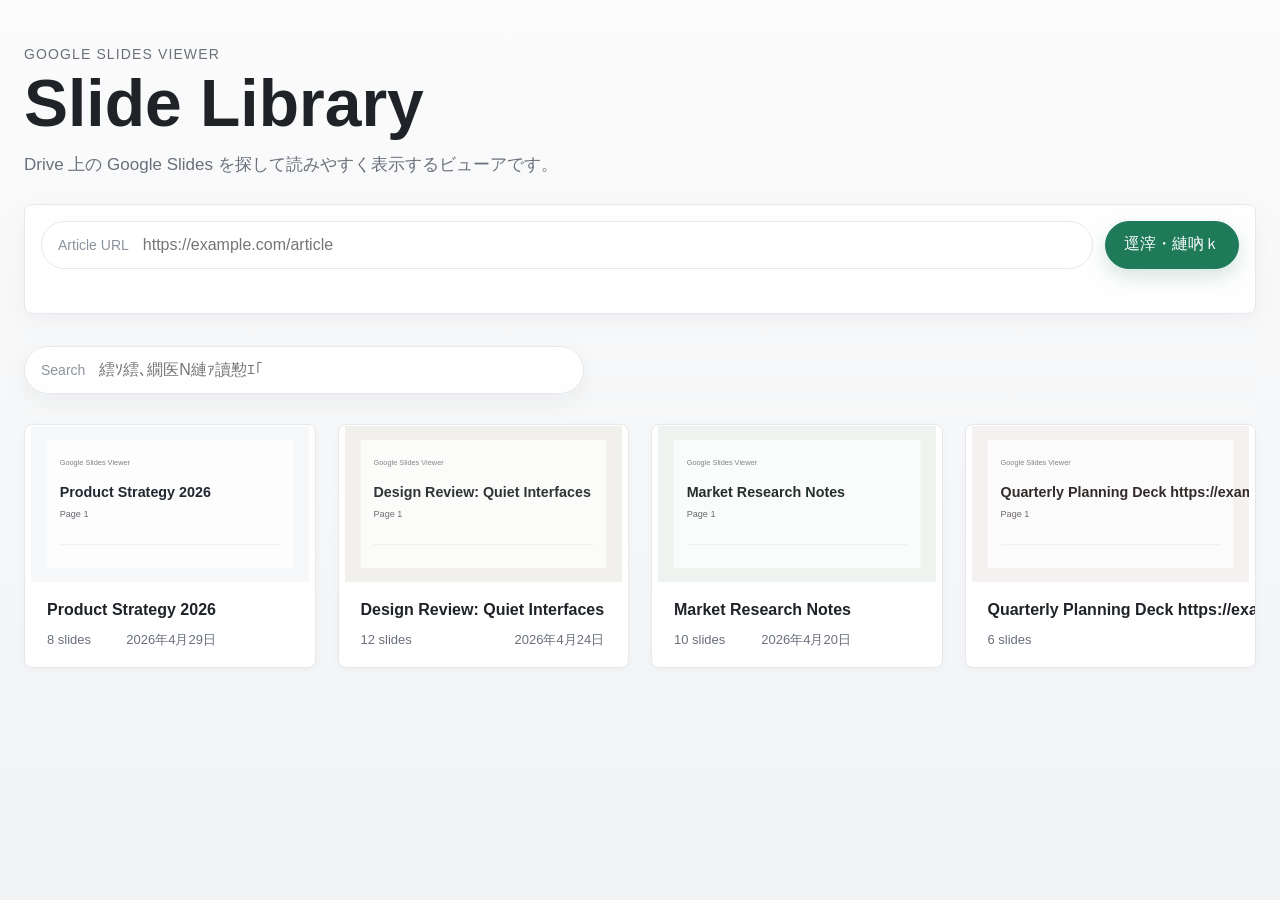
==== index.html @ f2247249 "Initial commit" ====
﻿<!DOCTYPE html>
<html lang="ja">
<head>
  <meta charset="UTF-8">
  <meta name="viewport" content="width=device-width, initial-scale=1, viewport-fit=cover">
  <meta name="theme-color" content="#111111">
  <meta name="apple-mobile-web-app-capable" content="yes">
  <meta name="apple-mobile-web-app-status-bar-style" content="black-translucent">
  <title>Slide Library - Google Slides Viewer</title>
  <style>
:root {
  --bg: #f6f7f8;
  --surface: #ffffff;
  --surface-soft: #fafafa;
  --ink: #1f2328;
  --muted: #69707a;
  --muted-light: #8b949e;
  --line: #e6e8eb;
  --line-strong: #d7dbe0;
  --accent: #1f7a5a;
  --accent-ink: #ffffff;
  --danger: #b3261e;
  --shadow-card: 0 14px 34px rgba(31, 35, 40, 0.08);
  --shadow-slide: 0 22px 60px rgba(31, 35, 40, 0.16);
  --radius-lg: 8px;
  --radius-md: 8px;
  --radius-sm: 8px;
  --max-width: 1240px;
  --font: -apple-system, BlinkMacSystemFont, "Segoe UI", sans-serif;
}

* {
  box-sizing: border-box;
}

html {
  min-height: 100%;
  background: var(--bg);
}

body {
  min-height: 100%;
  margin: 0;
  color: var(--ink);
  font-family: var(--font);
  background: linear-gradient(180deg, #fbfbfc 0%, var(--bg) 50%, #f2f3f5 100%);
}

button,
input {
  font: inherit;
}

button {
  cursor: pointer;
}

button:disabled {
  cursor: not-allowed;
}

img {
  display: block;
  max-width: 100%;
}

.app {
  min-height: 100vh;
  padding: 46px 24px 34px;
}

.shell {
  width: min(100%, var(--max-width));
  margin: 0 auto;
}

.topbar {
  display: flex;
  align-items: flex-end;
  justify-content: space-between;
  gap: 24px;
  margin-bottom: 24px;
}

.eyebrow {
  margin: 0 0 10px;
  color: var(--muted);
  font-size: 14px;
  letter-spacing: 0.08em;
  text-transform: uppercase;
}

h1 {
  margin: 0;
  font-size: clamp(36px, 6vw, 66px);
  line-height: 0.95;
  letter-spacing: 0;
}

.subtitle {
  max-width: 560px;
  margin: 16px 0 0;
  color: var(--muted);
  font-size: 17px;
  line-height: 1.7;
}

.generation-panel {
  display: grid;
  grid-template-columns: minmax(0, 1fr) auto;
  gap: 12px;
  align-items: start;
  margin-bottom: 18px;
  padding: 16px;
  border: 1px solid var(--line);
  border-radius: var(--radius-lg);
  background: rgba(255, 255, 255, 0.86);
  box-shadow: 0 8px 24px rgba(31, 35, 40, 0.04);
}

.generation-box,
.search-box {
  display: flex;
  align-items: center;
  gap: 12px;
  min-width: 0;
  padding: 13px 16px;
  border: 1px solid var(--line);
  border-radius: 999px;
  background: rgba(255, 255, 255, 0.92);
}

.generation-box span,
.search-box span {
  flex: 0 0 auto;
  color: var(--muted-light);
  font-size: 14px;
}

.generation-box input,
.search-box input {
  width: 100%;
  min-width: 0;
  border: 0;
  outline: none;
  color: var(--ink);
  background: transparent;
  font-size: 16px;
}

.primary-button {
  min-height: 48px;
  padding: 0 18px;
  border: 1px solid var(--accent);
  border-radius: 999px;
  background: var(--accent);
  color: var(--accent-ink);
  box-shadow: 0 8px 18px rgba(31, 122, 90, 0.18);
}

.primary-button:disabled {
  opacity: 0.58;
}

.form-message {
  grid-column: 1 / -1;
  min-height: 18px;
  margin: -2px 4px 0;
  color: var(--muted);
  font-size: 13px;
}

.form-message.is-error {
  color: var(--danger);
}

.search-panel {
  position: sticky;
  top: 0;
  z-index: 5;
  padding: 14px 0 22px;
  margin-bottom: 8px;
  background: linear-gradient(180deg, rgba(246, 247, 248, 0.96), rgba(246, 247, 248, 0.78));
  backdrop-filter: blur(14px);
}

.search-box {
  width: min(100%, 560px);
  box-shadow: 0 8px 24px rgba(31, 35, 40, 0.05);
}

.status {
  display: none;
  align-items: center;
  justify-content: center;
  min-height: 260px;
  padding: 42px;
  border: 1px solid var(--line);
  border-radius: var(--radius-lg);
  background: rgba(255, 255, 255, 0.76);
  color: var(--muted);
  text-align: center;
}

.status.is-visible {
  display: flex;
}

.status strong {
  display: block;
  margin-bottom: 8px;
  color: var(--ink);
  font-size: 19px;
}

.loader {
  width: 22px;
  height: 22px;
  margin: 0 auto 16px;
  border: 2px solid var(--line);
  border-top-color: var(--ink);
  border-radius: 999px;
  animation: spin 0.8s linear infinite;
}

@keyframes spin {
  to {
    transform: rotate(360deg);
  }
}

.gallery {
  display: grid;
  grid-template-columns: repeat(4, minmax(0, 1fr));
  gap: 22px;
}

.slide-card,
.pending-card {
  display: flex;
  flex-direction: column;
  overflow: hidden;
  min-width: 0;
  border: 1px solid var(--line);
  border-radius: var(--radius-lg);
  background: var(--surface);
  box-shadow: 0 2px 10px rgba(31, 35, 40, 0.03);
  transition: transform 180ms ease, box-shadow 180ms ease, border-color 180ms ease;
}

.slide-card:hover,
.slide-card:focus-visible {
  transform: translateY(-5px);
  border-color: var(--line-strong);
  box-shadow: var(--shadow-card);
  outline: none;
}

.pending-card {
  border-style: dashed;
}

.card-thumb {
  position: relative;
  aspect-ratio: 16 / 9;
  overflow: hidden;
  background: #eef0f2;
}

.pending-thumb {
  display: flex;
  align-items: center;
  justify-content: center;
  width: 100%;
  height: 100%;
  background: linear-gradient(135deg, #eef4f1, #f6f0e8);
  color: var(--accent);
}

.card-thumb img {
  width: 100%;
  height: 100%;
  object-fit: cover;
}

.image-fallback {
  display: flex;
  align-items: center;
  justify-content: center;
  width: 100%;
  height: 100%;
  min-height: 120px;
  padding: 20px;
  color: var(--muted-light);
  background: linear-gradient(135deg, rgba(255, 255, 255, 0.7), transparent), #eceff2;
  font-size: 13px;
  text-align: center;
}

.card-body {
  padding: 16px 16px 17px;
}

.card-title {
  margin: 0 0 10px;
  overflow: hidden;
  color: var(--ink);
  font-size: 16px;
  line-height: 1.45;
  letter-spacing: 0;
  text-overflow: ellipsis;
  white-space: nowrap;
}

.meta {
  display: flex;
  align-items: center;
  justify-content: space-between;
  gap: 12px;
  color: var(--muted);
  font-size: 13px;
}

.viewer,
.gallery-view {
  display: none;
}

.viewer.is-visible,
.gallery-view.is-visible {
  display: block;
}

body.viewer-fullscreen {
  overflow: hidden;
}

body.viewer-fullscreen .app {
  padding: 0;
}

body.viewer-fullscreen .viewer.is-visible {
  position: fixed;
  inset: 0;
  z-index: 50;
  overflow-y: auto;
  padding: 14px;
  background: var(--bg);
}

body.viewer-fullscreen .viewer .shell {
  width: 100%;
  max-width: none;
}

body.viewer-fullscreen .viewer-head {
  grid-template-columns: auto minmax(0, 1fr) auto;
  margin-bottom: 12px;
}

body.viewer-fullscreen .viewer-title h2 {
  font-size: 18px;
}

body.viewer-fullscreen .viewer-title p {
  margin-top: 3px;
}

body.viewer-fullscreen .viewer-grid {
  grid-template-columns: minmax(0, 1fr) minmax(280px, 380px);
  gap: 16px;
  align-items: stretch;
}

body.viewer-fullscreen .stage-wrap {
  display: flex;
  min-height: 0;
  flex-direction: column;
}

body.viewer-fullscreen .stage {
  flex: 1 1 auto;
  min-height: 0;
}

body.viewer-fullscreen .slide-frame {
  box-shadow: none;
}

body.viewer-fullscreen .slide-frame img,
body.viewer-fullscreen .viewer-message {
  max-height: calc(100vh - 148px);
}

body.viewer-fullscreen .page-strip {
  flex: 0 0 auto;
  padding-top: 10px;
}

body.viewer-fullscreen .thumb-button {
  flex-basis: 78px;
}

body.viewer-fullscreen .viewer-side {
  min-height: 0;
  max-height: calc(100vh - 92px);
  overflow-y: auto;
}

body.viewer-fullscreen .note-content {
  font-size: 15px;
  line-height: 1.8;
}

.viewer-head {
  display: grid;
  grid-template-columns: auto minmax(0, 1fr) auto;
  align-items: center;
  gap: 16px;
  margin-bottom: 22px;
}

.ghost-button,
.nav-button {
  border: 1px solid var(--line);
  border-radius: 999px;
  background: rgba(255, 255, 255, 0.82);
  color: var(--ink);
  box-shadow: 0 6px 18px rgba(31, 35, 40, 0.04);
  transition: transform 160ms ease, border-color 160ms ease, background 160ms ease;
}

.ghost-button {
  padding: 10px 15px;
}

.ghost-button:hover,
.nav-button:hover {
  transform: translateY(-1px);
  border-color: var(--line-strong);
  background: #fff;
}

.viewer-title {
  min-width: 0;
  text-align: center;
}

.viewer-title h2 {
  margin: 0;
  overflow: hidden;
  font-size: clamp(18px, 3vw, 28px);
  line-height: 1.25;
  letter-spacing: 0;
  text-overflow: ellipsis;
  white-space: nowrap;
}

.viewer-title p {
  margin: 6px 0 0;
  color: var(--muted);
  font-size: 13px;
}

.source-link {
  min-height: 18px;
}

.source-link:empty {
  display: none;
}

.source-link a {
  color: var(--accent);
  text-decoration: none;
}

.source-link a:hover {
  text-decoration: underline;
}

.viewer-grid {
  display: grid;
  grid-template-columns: minmax(0, 1fr) minmax(220px, 300px);
  gap: 26px;
  align-items: start;
}

.stage-wrap {
  min-width: 0;
}

.stage {
  display: grid;
  grid-template-columns: auto minmax(0, 1fr) auto;
  align-items: center;
  gap: 18px;
}

.nav-button {
  width: 44px;
  height: 44px;
  color: var(--muted);
  font-size: 26px;
  line-height: 1;
}

.nav-button:disabled {
  opacity: 0.4;
  transform: none;
}

.slide-frame {
  overflow: hidden;
  border: 1px solid var(--line-strong);
  border-radius: var(--radius-md);
  background: #fff;
  box-shadow: var(--shadow-slide);
  touch-action: pan-y;
}

.slide-frame img {
  width: 100%;
  aspect-ratio: 16 / 9;
  object-fit: contain;
  background: #fff;
}

.viewer-message {
  display: flex;
  align-items: center;
  justify-content: center;
  aspect-ratio: 16 / 9;
  min-height: 220px;
  padding: 28px;
  color: var(--muted);
  text-align: center;
}

.viewer-message strong {
  display: block;
  margin-bottom: 8px;
  color: var(--ink);
}

.viewer-message.is-error strong {
  color: var(--danger);
}

.page-strip {
  display: flex;
  gap: 10px;
  overflow-x: auto;
  padding: 18px 2px 4px;
  scrollbar-width: thin;
}

.thumb-button {
  flex: 0 0 104px;
  overflow: hidden;
  padding: 0;
  border: 2px solid transparent;
  border-radius: var(--radius-sm);
  background: #fff;
  opacity: 0.62;
  transition: opacity 160ms ease, transform 160ms ease, border-color 160ms ease;
}

.thumb-button:hover,
.thumb-button.is-active {
  opacity: 1;
  transform: translateY(-2px);
  border-color: var(--ink);
}

.thumb-button img,
.thumb-button .image-fallback {
  width: 100%;
  aspect-ratio: 16 / 9;
  min-height: auto;
  object-fit: cover;
}

.viewer-side {
  min-height: 320px;
  padding: 20px;
  border: 1px solid var(--line-strong);
  border-radius: var(--radius-lg);
  background: rgba(255, 255, 255, 0.68);
}

.viewer-side h3 {
  margin: 0 0 10px;
  color: var(--ink);
  font-size: 14px;
  letter-spacing: 0.02em;
}

.note-content {
  color: var(--muted);
  font-size: 14px;
  line-height: 1.75;
  white-space: pre-wrap;
}

.visually-hidden {
  position: absolute;
  overflow: hidden;
  width: 1px;
  height: 1px;
  clip: rect(0, 0, 0, 0);
  white-space: nowrap;
}

@media (max-width: 1100px) {
  .gallery {
    grid-template-columns: repeat(3, minmax(0, 1fr));
  }

  .viewer-grid {
    grid-template-columns: 1fr;
  }

  .viewer-side {
    min-height: auto;
  }
}

@media (max-width: 760px) {
  .app {
    padding: 28px 16px;
  }

  .topbar,
  .viewer-head,
  .generation-panel {
    display: block;
  }

  .primary-button {
    width: 100%;
    margin-top: 10px;
  }

  .viewer-title {
    margin: 18px 0 14px;
    text-align: left;
  }

  .viewer-title h2 {
    white-space: normal;
  }

  .gallery {
    grid-template-columns: 1fr;
  }

  .search-panel {
    position: static;
    padding-top: 6px;
  }

  .stage {
    grid-template-columns: 1fr;
  }

  .nav-button {
    display: none;
  }

  .thumb-button {
    flex-basis: 86px;
  }
}

@media (max-width: 932px) {
  .gallery {
    grid-template-columns: 1fr;
  }
}

@media (hover: none) and (pointer: coarse) and (max-width: 1180px) {
  .gallery {
    grid-template-columns: 1fr;
  }

  body:has(.viewer.is-visible) {
    overflow: hidden;
  }

  .viewer.is-visible {
    position: fixed;
    inset: 0;
    z-index: 50;
    overflow: hidden;
    padding: 8px;
    background: var(--bg);
  }

  .viewer.is-visible .shell {
    width: 100%;
    height: 100%;
    min-height: 0;
    display: flex;
    flex-direction: column;
  }

  body.viewer-fullscreen .viewer-head,
  .viewer.is-visible .viewer-head {
    position: fixed;
    left: 8px;
    right: 8px;
    bottom: 8px;
    z-index: 3;
    display: flex;
    justify-content: space-between;
    gap: 8px;
    margin: 0;
    pointer-events: none;
  }

  body.viewer-fullscreen .viewer-title,
  .viewer.is-visible .viewer-title {
    display: none;
  }

  .viewer.is-visible .ghost-button {
    padding: 8px 10px;
    border-color: rgba(215, 219, 224, 0.75);
    background: rgba(255, 255, 255, 0.74);
    font-size: 12px;
    box-shadow: 0 4px 14px rgba(31, 35, 40, 0.1);
    pointer-events: auto;
  }

  body.viewer-fullscreen .viewer-grid,
  .viewer.is-visible .viewer-grid {
    grid-template-columns: 1fr;
    grid-template-rows: minmax(0, 58%) minmax(0, 42%);
    flex: 1 1 auto;
    min-height: 0;
    gap: 8px;
  }

  .viewer.is-visible .stage-wrap {
    min-height: 0;
    display: flex;
    flex-direction: column;
  }

  body.viewer-fullscreen .stage,
  .viewer.is-visible .stage {
    grid-template-columns: 1fr;
    min-height: 0;
    flex: 1 1 auto;
  }

  body.viewer-fullscreen .nav-button,
  .viewer.is-visible .nav-button {
    display: none;
  }

  body.viewer-fullscreen .slide-frame,
  .viewer.is-visible .slide-frame {
    height: 100%;
    border-radius: 0;
    box-shadow: none;
  }

  body.viewer-fullscreen .slide-frame img,
  body.viewer-fullscreen .viewer-message,
  .viewer.is-visible .slide-frame img,
  .viewer.is-visible .viewer-message {
    width: 100%;
    height: 100%;
    max-height: none;
    object-fit: contain;
  }

  .viewer.is-visible .page-strip {
    display: none;
  }

  body.viewer-fullscreen .viewer-side,
  .viewer.is-visible .viewer-side {
    min-height: 0;
    max-height: none;
    overflow-y: auto;
    padding: 12px 12px 42px;
  }

  .viewer.is-visible .viewer-side h3 {
    margin-bottom: 6px;
  }

  body.viewer-fullscreen .note-content,
  .viewer.is-visible .note-content {
    font-size: 13px;
    line-height: 1.65;
  }
}

@media (hover: none) and (pointer: coarse) and (max-width: 1180px) and (orientation: landscape) {
  body.viewer-fullscreen .viewer-grid,
  .viewer.is-visible .viewer-grid {
    grid-template-columns: minmax(0, 62%) minmax(0, 38%);
    grid-template-rows: 1fr;
  }

  body.viewer-fullscreen .viewer-side,
  .viewer.is-visible .viewer-side {
    padding-bottom: 42px;
  }
}

.viewer-toast {
  position: fixed;
  left: 50%;
  bottom: calc(74px + env(safe-area-inset-bottom, 0px));
  z-index: 80;
  max-width: min(92vw, 520px);
  padding: 10px 14px;
  border: 1px solid rgba(255, 255, 255, 0.16);
  border-radius: 999px;
  background: rgba(17, 17, 17, 0.84);
  color: #fff;
  font-size: 13px;
  line-height: 1.45;
  text-align: center;
  transform: translateX(-50%);
  box-shadow: 0 16px 40px rgba(0, 0, 0, 0.24);
  backdrop-filter: blur(12px);
}

.viewer-toast[hidden] {
  display: none;
}

body.viewer-immersive {
  overflow: hidden;
  background: #111;
}

body.viewer-immersive .app {
  min-height: var(--viewer-height, 100dvh);
  padding: 0;
}

body.viewer-immersive .gallery-view {
  display: none;
}

body.viewer-immersive .viewer.is-visible {
  position: fixed;
  inset: 0;
  z-index: 60;
  display: block;
  overflow: hidden;
  width: 100vw;
  height: var(--viewer-height, 100dvh);
  padding: calc(8px + env(safe-area-inset-top, 0px)) calc(8px + env(safe-area-inset-right, 0px)) calc(8px + env(safe-area-inset-bottom, 0px)) calc(8px + env(safe-area-inset-left, 0px));
  background: #111;
  color: #fff;
}

body.viewer-immersive .viewer .shell {
  display: flex;
  width: 100%;
  max-width: none;
  height: 100%;
  min-height: 0;
  flex-direction: column;
}

body.viewer-immersive .viewer-grid {
  display: grid;
  flex: 1 1 auto;
  min-height: 0;
  grid-template-columns: 1fr;
  grid-template-rows: minmax(0, 56%) minmax(0, 44%);
  gap: 8px;
  align-items: stretch;
}

body.viewer-immersive .stage-wrap,
body.viewer-immersive .stage {
  min-width: 0;
  min-height: 0;
}

body.viewer-immersive .stage-wrap {
  display: flex;
  flex-direction: column;
}

body.viewer-immersive .stage {
  display: grid;
  flex: 1 1 auto;
  grid-template-columns: 1fr;
  gap: 0;
}

body.viewer-immersive .slide-frame {
  width: 100%;
  height: 100%;
  border: 0;
  border-radius: 4px;
  background: #000;
  box-shadow: none;
  touch-action: pan-y;
}

body.viewer-immersive .slide-frame img,
body.viewer-immersive .viewer-message,
body.viewer-immersive .image-fallback {
  width: 100%;
  height: 100%;
  max-height: none;
  min-height: 0;
  aspect-ratio: auto;
  object-fit: contain;
  background: #000;
}

body.viewer-immersive .viewer-message,
body.viewer-immersive .image-fallback {
  color: rgba(255, 255, 255, 0.72);
}

body.viewer-immersive .viewer-message strong {
  color: #fff;
}

body.viewer-immersive .page-strip {
  display: none;
}

body.viewer-immersive .viewer-side {
  min-height: 0;
  max-height: none;
  overflow-y: auto;
  padding: 12px 12px calc(58px + env(safe-area-inset-bottom, 0px));
  border: 1px solid rgba(255, 255, 255, 0.12);
  border-radius: 4px;
  background: #181818;
  -webkit-overflow-scrolling: touch;
}

body.viewer-immersive .viewer-side h3 {
  margin-bottom: 8px;
  color: rgba(255, 255, 255, 0.72);
}

body.viewer-immersive .note-content {
  color: rgba(255, 255, 255, 0.84);
  font-size: 13px;
  line-height: 1.65;
}

body.viewer-immersive .viewer-head {
  position: fixed;
  left: calc(10px + env(safe-area-inset-left, 0px));
  right: calc(10px + env(safe-area-inset-right, 0px));
  bottom: calc(10px + env(safe-area-inset-bottom, 0px));
  z-index: 75;
  display: flex;
  align-items: center;
  justify-content: space-between;
  gap: 10px;
  margin: 0;
  pointer-events: none;
  transition: opacity 180ms ease, transform 180ms ease;
}

body.viewer-immersive .viewer-title {
  display: none;
}

body.viewer-immersive .ghost-button,
body.viewer-immersive .nav-button {
  border-color: rgba(255, 255, 255, 0.16);
  background: rgba(0, 0, 0, 0.46);
  color: #fff;
  box-shadow: 0 8px 28px rgba(0, 0, 0, 0.22);
  backdrop-filter: blur(12px);
  pointer-events: auto;
}

body.viewer-immersive .ghost-button {
  min-width: 76px;
  padding: 9px 12px;
  font-size: 13px;
}

body.viewer-immersive .nav-button {
  position: fixed;
  bottom: calc(10px + env(safe-area-inset-bottom, 0px));
  z-index: 76;
  display: block;
  width: 44px;
  height: 44px;
  font-size: 24px;
}

body.viewer-immersive #prevButton {
  left: 50%;
  transform: translateX(-58px);
}

body.viewer-immersive #nextButton {
  left: 50%;
  transform: translateX(14px);
}

body.viewer-controls-idle.viewer-immersive .viewer-head,
body.viewer-controls-idle.viewer-immersive .nav-button {
  opacity: 0;
  pointer-events: none;
  transform: translateY(8px);
}

body.viewer-controls-idle.viewer-immersive #prevButton {
  transform: translate(-58px, 8px);
}

body.viewer-controls-idle.viewer-immersive #nextButton {
  transform: translate(14px, 8px);
}

body.viewer-fullscreen-unavailable.viewer-immersive .viewer.is-visible {
  background: #101010;
}

@media (hover: none) and (pointer: coarse) and (max-width: 1180px) and (orientation: landscape) {
  body.viewer-immersive .viewer-grid {
    grid-template-columns: minmax(0, 64%) minmax(0, 36%);
    grid-template-rows: 1fr;
  }

  body.viewer-immersive .viewer-side {
    padding-bottom: calc(56px + env(safe-area-inset-bottom, 0px));
  }
}

@media (hover: none) and (pointer: coarse) and (max-width: 1180px) and (orientation: portrait) {
  body.viewer-immersive .viewer-grid {
    grid-template-rows: minmax(0, 48%) minmax(0, 52%);
  }
}
</style>

</head>
<body>
  <main class="app">
    <section id="galleryView" class="gallery-view is-visible" aria-labelledby="galleryTitle">
      <div class="shell">
        <header class="topbar">
          <div>
            <p class="eyebrow">Google Slides Viewer</p>
            <h1 id="galleryTitle">Slide Library</h1>
            <p class="subtitle">Drive 上の Google Slides を探して読みやすく表示するビューアです。</p>
          </div>
        </header>

        <form id="generationForm" class="generation-panel" novalidate>
          <label class="generation-box" for="articleUrlInput">
            <span>Article URL</span>
            <input id="articleUrlInput" type="url" placeholder="https://example.com/article" autocomplete="url">
          </label>
          <button id="generationButton" class="primary-button" type="submit">逕滓・縺吶ｋ</button>
          <p id="generationMessage" class="form-message" aria-live="polite"></p>
        </form>

        <div class="search-panel">
          <label class="search-box" for="searchInput">
            <span aria-hidden="true">Search</span>
            <input id="searchInput" type="search" placeholder="繧ｿ繧､繝医Ν縺ｧ讀懃ｴ｢" autocomplete="off">
          </label>
        </div>

        <div id="loadingState" class="status is-visible" role="status" aria-live="polite">
          <div>
            <div class="loader" aria-hidden="true"></div>
            <strong>Loading slides</strong>
            <span>Preparing the Google Slides library.</span>
          </div>
        </div>

        <div id="errorState" class="status" role="alert"></div>
        <div id="emptyState" class="status"></div>
        <div id="gallery" class="gallery" aria-live="polite"></div>
      </div>
    </section>

    <section id="viewerView" class="viewer" aria-labelledby="viewerTitle">
      <div class="shell">
        <header class="viewer-head">
          <button class="ghost-button" type="button" onclick="showGallery()">Back</button>
          <div class="viewer-title">
            <h2 id="viewerTitle"></h2>
            <p id="pageIndicator"></p>
            <p id="sourceLink" class="source-link"></p>
          </div>
          <button id="fullscreenButton" class="ghost-button" type="button" onclick="toggleViewerFullscreen()">&#20840;&#30011;&#38754;</button>
        </header>

        <div class="viewer-grid">
          <div class="stage-wrap">
            <div class="stage">
              <button id="prevButton" class="nav-button" type="button" onclick="prevPage()" aria-label="Previous page">&lsaquo;</button>
              <div id="slideFrame" class="slide-frame"></div>
              <button id="nextButton" class="nav-button" type="button" onclick="nextPage()" aria-label="Next page">&rsaquo;</button>
            </div>
            <div id="pageStrip" class="page-strip" aria-label="繝壹・繧ｸ繧ｵ繝繝阪う繝ｫ荳隕ｧ"></div>
          </div>

          <aside class="viewer-side" aria-label="Speaker notes">
            <h3>Speaker Notes</h3>
            <div id="speakerNoteContent" class="note-content"></div>
          </aside>
        </div>
        <div id="viewerToast" class="viewer-toast" role="status" aria-live="polite" hidden></div>
      </div>
    </section>
  </main>
  <script>
const INITIAL_PAGE_COUNT = 1;
const PREFETCH_PAGE_COUNT = 3;

const state = {
  presentations: [],
  filteredPresentations: [],
  currentPresentation: null,
  currentPageIndex: 0,
  isSlideshowMode: false,
  isReading: false,
  speechRate: 1.0,
  pendingUrls: [],
  pollingTimer: null,
  knownIds: new Set(),
  isRequestingGeneration: false,
  touchStartX: null,
  touchStartY: null,
  pageWindowRequests: {},
  prefetchQueue: {},
  isPrefetching: false,
  controlsIdleTimer: null,
  toastTimer: null,
  fullscreenRequestId: 0
};

const samplePresentations = [
  createSamplePresentation("product-strategy-2026", "Product Strategy 2026", "https://example.com/product-strategy", "2026-04-29T00:00:00Z", "f7f8fa", "222831", 8),
  createSamplePresentation("design-review", "Design Review: Quiet Interfaces", "https://example.com/design-review", "2026-04-24T09:30:00Z", "f2f0ec", "2f3437", 12),
  createSamplePresentation("market-research", "Market Research Notes", "https://example.com/market-research", "2026-04-20T15:10:00Z", "eef3f0", "24312b", 10),
  createSamplePresentation("quarterly-planning", "Quarterly Planning Deck https://example.com/quarterly-planning", "", "2026-04-12T12:00:00Z", "f5f1f1", "332a2a", 6)
];

function init() {
  bindEvents();
  loadPresentations();
}

function bindEvents() {
  document.getElementById("searchInput").addEventListener("input", function(event) {
    filterPresentations(event.target.value);
  });

  document.getElementById("generationForm").addEventListener("submit", function(event) {
    event.preventDefault();
    requestGeneration();
  });

  const slideFrame = document.getElementById("slideFrame");
  slideFrame.addEventListener("touchstart", function(event) {
    if (!state.currentPresentation || !event.changedTouches.length) return;
    state.touchStartX = event.changedTouches[0].clientX;
    state.touchStartY = event.changedTouches[0].clientY;
  }, { passive: true });

  slideFrame.addEventListener("touchend", function(event) {
    if (!state.currentPresentation || state.touchStartX === null || !event.changedTouches.length) return;
    const dx = event.changedTouches[0].clientX - state.touchStartX;
    const dy = event.changedTouches[0].clientY - state.touchStartY;
    state.touchStartX = null;
    state.touchStartY = null;
    if (Math.abs(dx) < 40 || Math.abs(dx) < Math.abs(dy)) return;
    if (dx < 0) nextPage();
    if (dx > 0) prevPage();
  }, { passive: true });

  const viewer = document.getElementById("viewerView");
  ["click", "touchstart", "mousemove"].forEach(function(eventName) {
    viewer.addEventListener(eventName, wakeViewerControls, { passive: true });
  });

  document.addEventListener("keydown", function(event) {
    if (!state.currentPresentation) return;
    if (event.key === "ArrowRight") nextPage();
    if (event.key === "ArrowLeft") prevPage();
    if (event.key === "Escape") {
      if (isViewerImmersive()) {
        exitViewerFullscreen();
      } else {
        showGallery();
      }
    }
    wakeViewerControls();
  });

  document.addEventListener("fullscreenchange", handleFullscreenChange);
  document.addEventListener("webkitfullscreenchange", handleFullscreenChange);
  document.addEventListener("fullscreenerror", handleFullscreenError);
  document.addEventListener("webkitfullscreenerror", handleFullscreenError);
  window.addEventListener("orientationchange", handleViewportChange);
  window.addEventListener("resize", handleViewportChange);
  if (window.visualViewport) {
    window.visualViewport.addEventListener("resize", handleViewportChange);
  }
}

function loadPresentations() {
  showLoading(true);
  hideError();

  if (isGasRuntime()) {
    google.script.run
      .withSuccessHandler(function(presentations) {
        setPresentations(presentations || []);
      })
      .withFailureHandler(function(error) {
        showLoading(false);
        showError(error && error.message ? error.message : String(error));
      })
      .getPresentationsMeta();
    return;
  }

  window.setTimeout(function() {
    setPresentations(samplePresentations);
  }, 350);
}

function setPresentations(presentations) {
  state.presentations = sortPresentations(presentations || []);
  state.filteredPresentations = filterPresentationList(document.getElementById("searchInput").value);
  state.knownIds = new Set(state.presentations.map(function(presentation) {
    return presentation.id;
  }));
  showLoading(false);
  renderGallery();
}

function renderGallery() {
  const gallery = document.getElementById("gallery");
  gallery.innerHTML = "";
  hideError();

  state.pendingUrls.forEach(function(url) {
    gallery.appendChild(createPendingCard(url));
  });

  if (!state.filteredPresentations.length && !state.pendingUrls.length) {
    showEmpty("表示できるスライドがありません", "検索条件を変えるか、Drive の対象フォルダを確認してください。");
    return;
  }

  hideEmpty();

  state.filteredPresentations.forEach(function(presentation) {
    const card = document.createElement("button");
    card.type = "button";
    card.className = "slide-card";
    card.onclick = function() {
      openPresentation(presentation.id);
    };

    card.innerHTML =
      '<div class="card-thumb">' +
        imageMarkup(presentation.thumbnailUrl, presentation.title) +
      '</div>' +
      '<div class="card-body">' +
        '<h2 class="card-title">' + escapeHtml(presentation.title) + '</h2>' +
        '<div class="meta">' +
          '<span>' + Number(presentation.pageCount || (presentation.pages || []).length || 0) + ' slides</span>' +
          '<span>' + formatDate(presentation.updatedAt) + '</span>' +
        '</div>' +
      '</div>';

    gallery.appendChild(card);
  });
}

function createPendingCard(url) {
  const card = document.createElement("article");
  card.className = "pending-card";
  card.innerHTML =
    '<div class="card-thumb">' +
      '<div class="pending-thumb"><div><div class="loader" aria-hidden="true"></div><strong>逕滓・荳ｭ...</strong></div></div>' +
    '</div>' +
    '<div class="card-body">' +
      '<h2 class="card-title">' + escapeHtml(url) + '</h2>' +
      '<div class="meta"><span>Slack 縺ｫ萓晞ｼ貂医∩</span><span>蠕・ｩ滉ｸｭ</span></div>' +
    '</div>';
  return card;
}

function openPresentation(presentationId) {
  const presentation = state.presentations.find(function(item) {
    return item.id === presentationId;
  });

  if (!presentation) {
    showError("指定されたスライドが見つかりませんでした。");
    return;
  }

  state.currentPresentation = presentation;
  state.currentPageIndex = 0;
  state.pageWindowRequests = {};
  state.prefetchQueue = {};
  state.isPrefetching = false;
  document.getElementById("galleryView").classList.remove("is-visible");
  document.getElementById("viewerView").classList.add("is-visible");
  ensurePagePlaceholders(presentation);
  renderViewerShell();

  if (isGasRuntime()) {
    renderViewer();
    loadPageWindow(presentationId, 0, INITIAL_PAGE_COUNT, true);
  } else {
    presentation.pages = presentation.localPages || presentation.pages || [];
    renderViewer();
  }

  window.scrollTo({ top: 0, behavior: "smooth" });
}

function ensurePagePlaceholders(presentation) {
  const pageCount = Number(presentation.pageCount || (presentation.pages || []).length || 0);
  if (!presentation.pages || presentation.pages.length !== pageCount || presentation.pages.some(function(page) { return !page; })) {
    const existing = presentation.pages || [];
    presentation.pages = [];
    for (let index = 0; index < pageCount; index += 1) {
      presentation.pages[index] = existing[index] || createPagePlaceholder(index, presentation);
    }
  }
}

function createPagePlaceholder(index, presentation) {
  const isFirstPagePreview = index === 0 && presentation && presentation.thumbnailUrl;
  return {
    pageObjectId: '',
    pageNumber: index + 1,
    imageUrl: isFirstPagePreview ? presentation.thumbnailUrl : '',
    speakerNote: '',
    hasSpeakerNote: false,
    isPreview: Boolean(isFirstPagePreview),
    isLoaded: false
  };
}

function loadPageWindow(presentationId, startIndex, count, isPriority) {
  const presentation = state.currentPresentation;
  if (!presentation || presentation.id !== presentationId) return;

  const pageCount = Number(presentation.pageCount || 0);
  if (!pageCount) return;

  const safeStart = Math.max(0, Math.min(startIndex, pageCount - 1));
  const safeCount = Math.max(1, Math.min(count, pageCount - safeStart));
  const requestKey = presentationId + ':' + safeStart + ':' + safeCount;

  if (state.pageWindowRequests[requestKey]) return;
  if (!hasUnloadedPage(presentation, safeStart, safeCount)) return;

  state.pageWindowRequests[requestKey] = true;

  if (isPriority) {
    showPageLoadingIfCurrentWindow(safeStart, safeCount);
  }

  google.script.run
    .withSuccessHandler(function(result) {
      delete state.pageWindowRequests[requestKey];
      mergePageWindow(presentationId, result);
      if (isPriority) {
        renderViewer();
      }
      queueRemainingPrefetch(presentationId);
    })
    .withFailureHandler(function(error) {
      delete state.pageWindowRequests[requestKey];
      if (isPriority) {
        showViewerError(error && error.message ? error.message : String(error));
      }
    })
    .getPresentationPageWindow(presentationId, safeStart, safeCount);
}

function mergePageWindow(presentationId, result) {
  const presentation = state.currentPresentation && state.currentPresentation.id === presentationId
    ? state.currentPresentation
    : state.presentations.find(function(item) { return item.id === presentationId; });

  if (!presentation || !result) return;

  presentation.pageCount = result.pageCount || presentation.pageCount;
  ensurePagePlaceholders(presentation);

  (result.pages || []).forEach(function(page, offset) {
    const index = Number(result.startIndex || 0) + offset;
    presentation.pages[index] = Object.assign({}, page, { isLoaded: true });
  });

  const stored = state.presentations.find(function(item) {
    return item.id === presentationId;
  });
  if (stored && stored !== presentation) {
    stored.pages = presentation.pages;
  }

  if (state.currentPresentation && state.currentPresentation.id === presentationId) {
    renderViewer();
  }
}

function hasUnloadedPage(presentation, startIndex, count) {
  for (let index = startIndex; index < startIndex + count; index += 1) {
    if (!presentation.pages[index] || !presentation.pages[index].isLoaded) {
      return true;
    }
  }
  return false;
}

function showPageLoadingIfCurrentWindow(startIndex, count) {
  const current = state.currentPageIndex;
  if (current < startIndex || current >= startIndex + count) return;
  showViewerLoading();
}

function queueRemainingPrefetch(presentationId) {
  const presentation = state.currentPresentation;
  if (!presentation || presentation.id !== presentationId || !isGasRuntime()) return;
  const pageCount = Number(presentation.pageCount || 0);

  for (let index = 0; index < pageCount; index += PREFETCH_PAGE_COUNT) {
    if (hasUnloadedPage(presentation, index, PREFETCH_PAGE_COUNT)) {
      state.prefetchQueue[presentationId + ':' + index] = {
        presentationId: presentationId,
        startIndex: index,
        count: PREFETCH_PAGE_COUNT
      };
    }
  }

  runNextPrefetch();
}

function runNextPrefetch() {
  if (state.isPrefetching || !isGasRuntime()) return;
  const keys = Object.keys(state.prefetchQueue);
  if (!keys.length) return;

  const key = keys[0];
  const next = state.prefetchQueue[key];
  delete state.prefetchQueue[key];
  state.isPrefetching = true;

  google.script.run
    .withSuccessHandler(function(result) {
      state.isPrefetching = false;
      mergePageWindow(next.presentationId, result);
      runNextPrefetch();
    })
    .withFailureHandler(function() {
      state.isPrefetching = false;
      runNextPrefetch();
    })
    .getPresentationPageWindow(next.presentationId, next.startIndex, next.count);
}

function renderViewerShell() {
  const presentation = state.currentPresentation;
  if (!presentation) return;
  document.getElementById("viewerTitle").textContent = presentation.title;
  renderSourceLink();
  renderSpeakerNote();
}

function renderViewer() {
  const presentation = state.currentPresentation;
  if (!presentation) return;
  ensurePagePlaceholders(presentation);

  const pages = presentation.pages || [];
  const page = pages[state.currentPageIndex];
  const total = Number(presentation.pageCount || pages.length || 0);

  renderViewerShell();
  document.getElementById("pageIndicator").textContent = total
    ? "Page " + (state.currentPageIndex + 1) + " / " + total
    : "No pages";

  document.getElementById("prevButton").disabled = state.currentPageIndex <= 0;
  document.getElementById("nextButton").disabled = state.currentPageIndex >= total - 1;

  const slideFrame = document.getElementById("slideFrame");
  if (page && (page.isLoaded || page.imageUrl)) {
    slideFrame.innerHTML = imageMarkup(page.imageUrl, presentation.title + " page " + page.pageNumber);
    if (!page.isLoaded && isGasRuntime()) {
      loadPageWindow(presentation.id, state.currentPageIndex, INITIAL_PAGE_COUNT, true);
    }
  } else if (page) {
    slideFrame.innerHTML = '<div class="viewer-message"><div><div class="loader" aria-hidden="true"></div><strong>ページを読み込んでいます</strong><span>このページを優先取得しています。</span></div></div>';
    if (isGasRuntime()) {
      loadPageWindow(presentation.id, state.currentPageIndex, INITIAL_PAGE_COUNT, true);
    }
  } else {
    slideFrame.innerHTML = '<div class="image-fallback">繝壹・繧ｸ逕ｻ蜒上′縺ゅｊ縺ｾ縺帙ｓ</div>';
  }

  renderPageStrip();
  renderSpeakerNote();
}

function showViewerLoading() {
  document.getElementById("pageIndicator").textContent = "ページを読み込んでいます";
  document.getElementById("prevButton").disabled = true;
  document.getElementById("nextButton").disabled = true;
  document.getElementById("slideFrame").innerHTML =
    '<div class="viewer-message"><div><div class="loader" aria-hidden="true"></div><strong>ページを読み込んでいます</strong><span>サムネイルとスピーカーノートを取得中です。</span></div></div>';
  document.getElementById("pageStrip").innerHTML = "";
  renderSpeakerNote("ページ読み込み後に表示します。");
}

function showViewerError(message) {
  document.getElementById("pageIndicator").textContent = "ページ読み込み失敗";
  document.getElementById("slideFrame").innerHTML =
    '<div class="viewer-message is-error"><div><strong>繝壹・繧ｸ繧定ｪｭ縺ｿ霎ｼ繧√∪縺帙ｓ縺ｧ縺励◆</strong><span>' + escapeHtml(message) + '</span></div></div>';
  document.getElementById("pageStrip").innerHTML = "";
  renderSpeakerNote("ページを読み込めなかったため、ノートを表示できません。");
}

function renderPageStrip() {
  const pageStrip = document.getElementById("pageStrip");
  const pages = state.currentPresentation ? state.currentPresentation.pages || [] : [];
  pageStrip.innerHTML = "";

  pages.forEach(function(page, index) {
    const button = document.createElement("button");
    button.type = "button";
    button.className = "thumb-button" + (index === state.currentPageIndex ? " is-active" : "");
    button.setAttribute("aria-label", "Page " + page.pageNumber);
    button.onclick = function() {
      goToPage(index);
    };
    button.innerHTML = page.isLoaded || page.imageUrl
      ? imageMarkup(page.imageUrl, "Page " + page.pageNumber)
      : '<div class="image-fallback">Page ' + page.pageNumber + '</div>';
    pageStrip.appendChild(button);
  });
}

function renderSpeakerNote(fallbackMessage) {
  const noteContent = document.getElementById("speakerNoteContent");
  const pages = state.currentPresentation ? state.currentPresentation.pages || [] : [];
  const page = pages[state.currentPageIndex];

  if (fallbackMessage) {
    noteContent.textContent = fallbackMessage;
    return;
  }

  if (page && !page.isLoaded) {
    noteContent.textContent = "このページのスピーカーノートを読み込んでいます。";
    return;
  }

  if (page && page.hasSpeakerNote) {
    noteContent.textContent = page.speakerNote || "";
    return;
  }

  noteContent.textContent = "このページにはスピーカーノートがありません。";
}

function renderSourceLink() {
  const sourceLink = document.getElementById("sourceLink");
  const presentation = state.currentPresentation;
  const url = presentation ? extractFirstUrl(presentation.description) || extractFirstUrl(presentation.title) : "";

  if (!url) {
    sourceLink.innerHTML = "";
    return;
  }

  sourceLink.innerHTML = '<a href="' + escapeHtml(url) + '" target="_blank" rel="noopener">蜈・ｨ倅ｺ九ｒ髢九￥</a>';
}

function goToPage(index) {
  const presentation = state.currentPresentation;
  const pages = presentation ? presentation.pages || [] : [];
  if (index < 0 || index >= pages.length) return;
  state.currentPageIndex = index;
  renderViewer();
  if (isGasRuntime() && presentation && (!pages[index] || !pages[index].isLoaded)) {
    loadPageWindow(presentation.id, index, INITIAL_PAGE_COUNT, true);
  }
}

function nextPage() {
  goToPage(state.currentPageIndex + 1);
}

function prevPage() {
  goToPage(state.currentPageIndex - 1);
}

function filterPresentations(keyword) {
  state.filteredPresentations = filterPresentationList(keyword);
  renderGallery();
}

function filterPresentationList(keyword) {
  const query = String(keyword || "").trim().toLowerCase();
  return state.presentations.filter(function(presentation) {
    const haystack = [presentation.title, presentation.description].join(" ").toLowerCase();
    return haystack.indexOf(query) !== -1;
  });
}

function showGallery() {
  exitViewerFullscreen();
  state.currentPresentation = null;
  state.currentPageIndex = 0;
  state.pageWindowRequests = {};
  state.prefetchQueue = {};
  state.isPrefetching = false;
  document.getElementById("viewerView").classList.remove("is-visible");
  document.getElementById("galleryView").classList.add("is-visible");
}

function toggleSlideshow() {
  state.isSlideshowMode = !state.isSlideshowMode;
}

function toggleViewerFullscreen() {
  const viewer = document.getElementById("viewerView");
  const fullscreenElement = getFullscreenElement();

  if (fullscreenElement || isViewerImmersive()) {
    exitViewerFullscreen();
    return;
  }

  state.fullscreenRequestId += 1;
  const requestId = state.fullscreenRequestId;
  document.body.classList.add("viewer-immersive");
  document.body.classList.remove("viewer-fullscreen-unavailable");
  updateViewerViewportHeight();
  syncFullscreenButton();
  wakeViewerControls();
  showOrientationHint();

  const requestFullscreen = viewer.requestFullscreen ||
    viewer.webkitRequestFullscreen ||
    viewer.webkitRequestFullScreen ||
    viewer.msRequestFullscreen;
  if (requestFullscreen) {
    try {
      const result = requestFullscreen.call(viewer, { navigationUI: "hide" });
      if (result && result.catch) {
        result
          .then(function() {
            if (requestId === state.fullscreenRequestId) {
              document.body.classList.add("viewer-native-fullscreen");
              document.body.classList.remove("viewer-fullscreen-unavailable");
              syncFullscreenButton();
            }
          })
          .catch(function() {
            markFullscreenUnavailable();
          });
      } else {
        window.setTimeout(function() {
          if (requestId !== state.fullscreenRequestId) return;
          if (getFullscreenElement()) {
            document.body.classList.add("viewer-native-fullscreen");
            document.body.classList.remove("viewer-fullscreen-unavailable");
          } else {
            markFullscreenUnavailable();
          }
          syncFullscreenButton();
        }, 350);
      }
    } catch (error) {
      markFullscreenUnavailable();
    }
  } else {
    markFullscreenUnavailable();
  }
}

function exitViewerFullscreen() {
  state.fullscreenRequestId += 1;
  clearViewerControlsTimer();
  hideViewerToast();
  document.body.classList.remove("viewer-immersive", "viewer-native-fullscreen", "viewer-fullscreen-unavailable", "viewer-controls-idle", "viewer-fullscreen");

  const fullscreenElement = getFullscreenElement();
  const exitFullscreen = document.exitFullscreen ||
    document.webkitExitFullscreen ||
    document.webkitCancelFullScreen ||
    document.msExitFullscreen;

  if (fullscreenElement && exitFullscreen) {
    try {
      const result = exitFullscreen.call(document);
      if (result && result.catch) {
        result.catch(function() {});
      }
    } catch (error) {}
  }

  syncFullscreenButton();
}

function handleFullscreenChange() {
  const isNativeFullscreen = Boolean(getFullscreenElement());
  document.body.classList.toggle("viewer-native-fullscreen", isNativeFullscreen);
  if (isViewerImmersive() && isNativeFullscreen) {
    document.body.classList.remove("viewer-fullscreen-unavailable");
  }
  if (!isNativeFullscreen && document.body.classList.contains("viewer-native-fullscreen")) {
    document.body.classList.remove("viewer-native-fullscreen");
  }
  updateViewerViewportHeight();
  syncFullscreenButton();
}

function handleFullscreenError() {
  if (isViewerImmersive()) {
    markFullscreenUnavailable();
  }
}

function handleViewportChange() {
  updateViewerViewportHeight();
  showOrientationHint();
}

function updateViewerViewportHeight() {
  const height = window.visualViewport && window.visualViewport.height
    ? window.visualViewport.height
    : window.innerHeight;
  document.documentElement.style.setProperty("--viewer-height", Math.max(1, Math.round(height)) + "px");
}

function getFullscreenElement() {
  return document.fullscreenElement ||
    document.webkitFullscreenElement ||
    document.webkitFullScreenElement ||
    document.msFullscreenElement ||
    null;
}

function isViewerImmersive() {
  return document.body.classList.contains("viewer-immersive");
}

function markFullscreenUnavailable() {
  document.body.classList.add("viewer-fullscreen-unavailable");
  document.body.classList.remove("viewer-native-fullscreen");
  showViewerToast("\u30d6\u30e9\u30a6\u30b6\u5236\u7d04\u306b\u3088\u308a\u5b8c\u5168\u5168\u753b\u9762\u3067\u306f\u3042\u308a\u307e\u305b\u3093\u3002\u8868\u793a\u9818\u57df\u3092\u6700\u5927\u5316\u3057\u3066\u3044\u307e\u3059\u3002");
  syncFullscreenButton();
}

function showOrientationHint() {
  if (!isViewerImmersive()) return;
  const isPortrait = window.matchMedia && window.matchMedia("(orientation: portrait)").matches;
  if (isPortrait && isCoarsePointer()) {
    showViewerToast("\u6a2a\u5411\u304d\u306b\u3059\u308b\u3068\u3001\u30b9\u30e9\u30a4\u30c9\u3068\u30ce\u30fc\u30c8\u3092\u4e26\u3079\u3066\u898b\u3089\u308c\u307e\u3059\u3002");
  }
}

function isCoarsePointer() {
  return window.matchMedia && window.matchMedia("(hover: none) and (pointer: coarse)").matches;
}

function showViewerToast(message) {
  const toast = document.getElementById("viewerToast");
  if (!toast) return;
  toast.textContent = message;
  toast.hidden = false;
  window.clearTimeout(state.toastTimer);
  state.toastTimer = window.setTimeout(function() {
    toast.hidden = true;
  }, 3200);
}

function hideViewerToast() {
  const toast = document.getElementById("viewerToast");
  window.clearTimeout(state.toastTimer);
  if (toast) {
    toast.hidden = true;
  }
}

function wakeViewerControls() {
  if (!isViewerImmersive()) return;
  document.body.classList.remove("viewer-controls-idle");
  clearViewerControlsTimer();
  state.controlsIdleTimer = window.setTimeout(function() {
    if (isViewerImmersive()) {
      document.body.classList.add("viewer-controls-idle");
    }
  }, 2600);
}

function clearViewerControlsTimer() {
  window.clearTimeout(state.controlsIdleTimer);
  state.controlsIdleTimer = null;
}

function syncFullscreenButton() {
  const button = document.getElementById("fullscreenButton");
  if (!button) return;

  const isFullscreen = Boolean(getFullscreenElement()) || isViewerImmersive();
  button.textContent = isFullscreen ? "\u89e3\u9664" : "\u5168\u753b\u9762";
  button.setAttribute("aria-pressed", isFullscreen ? "true" : "false");
}
function requestGeneration() {
  const input = document.getElementById("articleUrlInput");
  const url = input.value.trim();

  setGenerationMessage("");
  if (!/^https?:\/\/\S+/i.test(url)) {
    setGenerationMessage("http:// または https:// で始まるURLを入力してください。", true);
    return;
  }

  setGenerationSubmitting(true);

  if (isGasRuntime()) {
    google.script.run
      .withSuccessHandler(function(result) {
        if (!result || !result.ok) {
          setGenerationSubmitting(false);
          setGenerationMessage("生成依頼の送信に失敗しました。", true);
          return;
        }
        onGenerationRequested(url);
      })
      .withFailureHandler(function(error) {
        setGenerationSubmitting(false);
        removePendingCard(url);
        setGenerationMessage(error && error.message ? error.message : String(error), true);
      })
      .requestSlideGeneration(url);
    return;
  }

  window.setTimeout(function() {
    onGenerationRequested(url);
    window.setTimeout(function() {
      completeLocalGeneration(url);
    }, 2500);
  }, 500);
}

function onGenerationRequested(url) {
  setGenerationSubmitting(false);
  document.getElementById("articleUrlInput").value = "";
  setGenerationMessage("生成依頼を送信しました。");
  addPendingCard(url);
  startPolling();
}

function setGenerationSubmitting(isSubmitting) {
  state.isRequestingGeneration = isSubmitting;
  const button = document.getElementById("generationButton");
  button.disabled = isSubmitting;
  button.textContent = isSubmitting ? "騾∽ｿ｡荳ｭ..." : "逕滓・縺吶ｋ";
}

function setGenerationMessage(message, isError) {
  const messageNode = document.getElementById("generationMessage");
  messageNode.textContent = message || "";
  messageNode.classList.toggle("is-error", Boolean(isError));
}

function addPendingCard(url) {
  if (state.pendingUrls.indexOf(url) === -1) {
    state.pendingUrls.unshift(url);
  }
  renderGallery();
}

function removePendingCard(url) {
  state.pendingUrls = state.pendingUrls.filter(function(item) {
    return item !== url;
  });
  renderGallery();
  if (!state.pendingUrls.length) {
    stopPolling();
  }
}

function startPolling() {
  if (state.pollingTimer) return;
  state.pollingTimer = window.setInterval(refreshPresentationsMeta, 30000);
}

function stopPolling() {
  if (!state.pollingTimer) return;
  window.clearInterval(state.pollingTimer);
  state.pollingTimer = null;
}

function refreshPresentationsMeta() {
  if (!state.pendingUrls.length) {
    stopPolling();
    return;
  }

  if (isGasRuntime()) {
    google.script.run
      .withSuccessHandler(function(presentations) {
        mergePresentationMeta(presentations || []);
      })
      .withFailureHandler(function(error) {
        setGenerationMessage(error && error.message ? error.message : String(error), true);
      })
      .warmPresentationsCache();
  }
}

function mergePresentationMeta(presentations) {
  const incoming = sortPresentations(presentations);
  const newItems = incoming.filter(function(presentation) {
    return !state.knownIds.has(presentation.id);
  });

  state.presentations = incoming.map(function(meta) {
    const existing = state.presentations.find(function(item) {
      return item.id === meta.id;
    });
    return existing && existing.pages && existing.pages.length
      ? Object.assign({}, meta, { pages: existing.pages })
      : meta;
  });

  state.knownIds = new Set(state.presentations.map(function(presentation) {
    return presentation.id;
  }));

  newItems.forEach(function(item) {
    const sourceUrl = extractFirstUrl(item.description) || extractFirstUrl(item.title);
    if (sourceUrl && state.pendingUrls.indexOf(sourceUrl) !== -1) {
      state.pendingUrls = state.pendingUrls.filter(function(url) {
        return url !== sourceUrl;
      });
    } else if (state.pendingUrls.length === 1) {
      state.pendingUrls = [];
    }
  });

  state.filteredPresentations = filterPresentationList(document.getElementById("searchInput").value);
  renderGallery();
  if (!state.pendingUrls.length) {
    stopPolling();
  }
}

function completeLocalGeneration(url) {
  const generated = createSamplePresentation(
    "generated-" + Date.now(),
    "Generated Slides",
    url,
    new Date().toISOString(),
    "edf4f2",
    "1f3d34",
    5
  );
  mergePresentationMeta(state.presentations.concat([generated]));
}

function showLoading(isVisible) {
  document.getElementById("loadingState").classList.toggle("is-visible", isVisible);
}

function showError(message) {
  const errorState = document.getElementById("errorState");
  errorState.innerHTML = '<div><strong>隱ｭ縺ｿ霎ｼ縺ｿ縺ｫ螟ｱ謨励＠縺ｾ縺励◆</strong><span>' + escapeHtml(message) + '</span></div>';
  errorState.classList.add("is-visible");
}

function hideError() {
  document.getElementById("errorState").classList.remove("is-visible");
}

function showEmpty(title, message) {
  const emptyState = document.getElementById("emptyState");
  emptyState.innerHTML = '<div><strong>' + escapeHtml(title) + '</strong><span>' + escapeHtml(message) + '</span></div>';
  emptyState.classList.add("is-visible");
}

function hideEmpty() {
  document.getElementById("emptyState").classList.remove("is-visible");
}

function imageMarkup(src, alt) {
  if (!src) return '<div class="image-fallback">逕ｻ蜒上ｒ陦ｨ遉ｺ縺ｧ縺阪∪縺帙ｓ</div>';
  return '<img src="' + escapeHtml(src) + '" alt="' + escapeHtml(alt) + '" loading="lazy" onerror="this.replaceWith(createImageFallback())">';
}

function createImageFallback() {
  const fallback = document.createElement("div");
  fallback.className = "image-fallback";
  fallback.textContent = "逕ｻ蜒上ｒ陦ｨ遉ｺ縺ｧ縺阪∪縺帙ｓ";
  return fallback;
}

function createSamplePresentation(id, title, sourceUrl, updatedAt, bg, fg, count) {
  const pages = createSamplePages(title, bg, fg, count);
  return {
    id: id,
    title: title,
    description: sourceUrl ? "Source: " + sourceUrl : "",
    updatedAt: updatedAt,
    updatedAtMillis: String(new Date(updatedAt).getTime()),
    thumbnailUrl: pages.length ? pages[0].imageUrl : "",
    pageCount: pages.length,
    pages: pages,
    localPages: pages
  };
}

function createSamplePages(label, bg, fg, count) {
  const pages = [];
  for (let index = 1; index <= count; index += 1) {
    const hasNote = index % 2 === 1;
    pages.push({
      pageObjectId: "sample-" + label.toLowerCase().replace(/[^a-z0-9]+/g, "-") + "-" + index,
      pageNumber: index,
      imageUrl: createSlideDataUrl(label, index, bg, fg),
      speakerNote: hasNote
        ? "Page " + index + " speaker note.\\nConfirm the key message, then move to the next page."
        : "",
      hasSpeakerNote: hasNote,
      isLoaded: true
    });
  }
  return pages;
}

function createSlideDataUrl(label, pageNumber, bg, fg) {
  const safeLabel = escapeHtml(label);
  const svg =
    '<svg xmlns="http://www.w3.org/2000/svg" width="1280" height="720" viewBox="0 0 1280 720">' +
    '<rect width="1280" height="720" fill="#' + bg + '"/>' +
    '<rect x="72" y="64" width="1136" height="592" rx="8" fill="#ffffff" opacity="0.74"/>' +
    '<line x1="132" y1="548" x2="1148" y2="548" stroke="#' + fg + '" stroke-opacity="0.16" stroke-width="2"/>' +
    '<text x="132" y="178" fill="#' + fg + '" font-family="Arial, sans-serif" font-size="34" opacity="0.58">Google Slides Viewer</text>' +
    '<text x="132" y="330" fill="#' + fg + '" font-family="Arial, sans-serif" font-size="66" font-weight="700">' + safeLabel + '</text>' +
    '<text x="132" y="420" fill="#' + fg + '" font-family="Arial, sans-serif" font-size="42" opacity="0.7">Page ' + pageNumber + '</text>' +
    '</svg>';
  return "data:image/svg+xml;charset=UTF-8," + encodeURIComponent(svg);
}

function sortPresentations(presentations) {
  return (presentations || []).slice().sort(function(a, b) {
    return new Date(b.updatedAt) - new Date(a.updatedAt);
  });
}

function extractFirstUrl(value) {
  const match = String(value || "").match(/https?:\/\/[^\s"'<>]+/i);
  return match ? match[0] : "";
}

function formatDate(value) {
  if (!value) return "";
  const date = new Date(value);
  if (Number.isNaN(date.getTime())) return "";
  return date.toLocaleDateString("ja-JP", {
    year: "numeric",
    month: "short",
    day: "numeric"
  });
}

function isGasRuntime() {
  return Boolean(window.google && google.script && google.script.run);
}

function escapeHtml(value) {
  return String(value)
    .replace(/&/g, "&amp;")
    .replace(/</g, "&lt;")
    .replace(/>/g, "&gt;")
    .replace(/"/g, "&quot;")
    .replace(/'/g, "&#039;");
}

document.addEventListener("DOMContentLoaded", init);
</script>

</body>
</html>
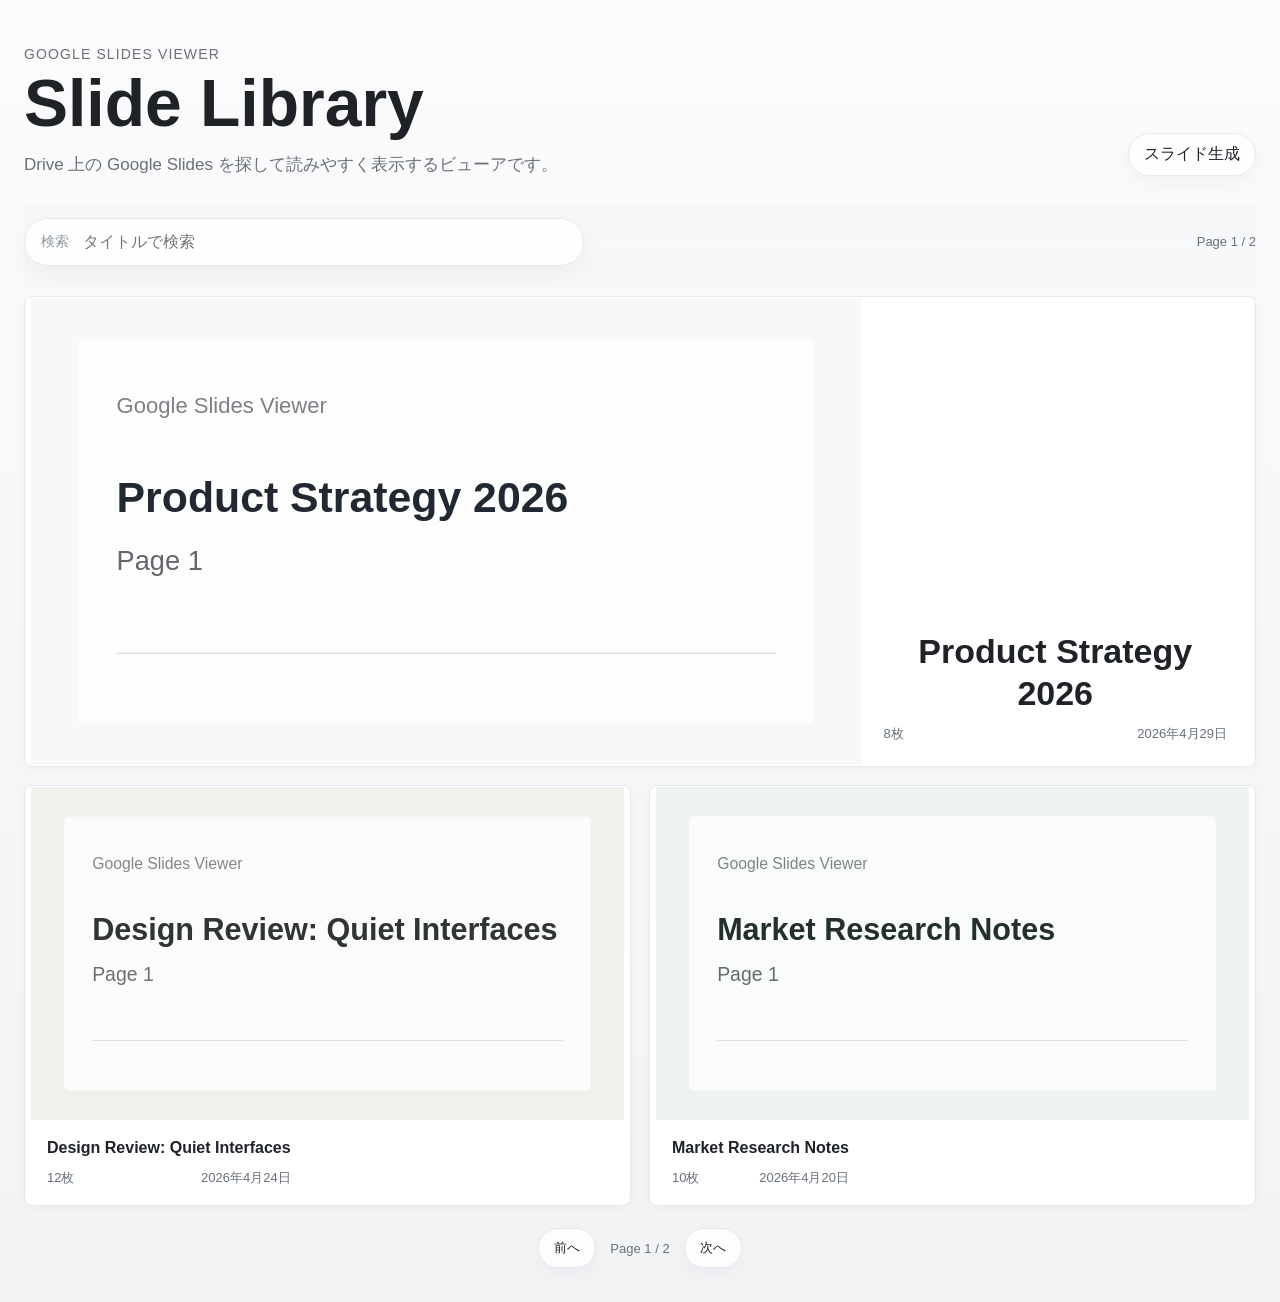
==== commit 922daebd: "Enhance slide generation viewer" ====
--- a/index.html
+++ b/index.html
@@ -47,7 +47,8 @@
 }
 
 button,
-input {
+input,
+textarea {
   font: inherit;
 }
 
@@ -82,6 +83,11 @@
   margin-bottom: 24px;
 }
 
+.generation-toggle {
+  flex: 0 0 auto;
+  margin-bottom: 4px;
+}
+
 .eyebrow {
   margin: 0 0 10px;
   color: var(--muted);
@@ -106,19 +112,93 @@
 }
 
 .generation-panel {
+  overflow: hidden;
   display: grid;
-  grid-template-columns: minmax(0, 1fr) auto;
-  gap: 12px;
-  align-items: start;
-  margin-bottom: 18px;
-  padding: 16px;
+  gap: 16px;
+  margin: 0 0 18px;
+  padding: 18px;
   border: 1px solid var(--line);
   border-radius: var(--radius-lg);
   background: rgba(255, 255, 255, 0.86);
   box-shadow: 0 8px 24px rgba(31, 35, 40, 0.04);
-}
-
-.generation-box,
+  animation: accordionDown 180ms ease-out;
+}
+
+.generation-panel[hidden] {
+  display: none;
+}
+
+@keyframes accordionDown {
+  from {
+    opacity: 0;
+    transform: translateY(-8px);
+  }
+
+  to {
+    opacity: 1;
+    transform: translateY(0);
+  }
+}
+
+.generation-head {
+  display: grid;
+  grid-template-columns: minmax(0, 1fr) auto;
+  gap: 18px;
+  align-items: start;
+}
+
+.generation-head h2 {
+  margin: 0;
+  font-size: 22px;
+  line-height: 1.3;
+}
+
+.generation-head p {
+  margin: 6px 0 0;
+  color: var(--muted);
+  font-size: 14px;
+  line-height: 1.6;
+}
+
+.mode-tabs {
+  display: flex;
+  gap: 4px;
+  padding: 4px;
+  border: 1px solid var(--line);
+  border-radius: 999px;
+  background: var(--surface-soft);
+}
+
+.mode-tab {
+  min-height: 36px;
+  padding: 0 13px;
+  border: 0;
+  border-radius: 999px;
+  background: transparent;
+  color: var(--muted);
+  font-size: 13px;
+}
+
+.mode-tab.is-active {
+  background: var(--ink);
+  color: #fff;
+}
+
+.field-grid,
+.option-grid {
+  display: grid;
+  gap: 12px;
+}
+
+.option-grid {
+  grid-template-columns: minmax(0, 1fr) minmax(120px, 180px);
+}
+
+.option-focus {
+  grid-column: 1 / -1;
+}
+
+.field-box,
 .search-box {
   display: flex;
   align-items: center;
@@ -130,14 +210,20 @@
   background: rgba(255, 255, 255, 0.92);
 }
 
-.generation-box span,
+.field-box.is-textarea {
+  align-items: flex-start;
+  border-radius: var(--radius-lg);
+}
+
+.field-box span,
 .search-box span {
   flex: 0 0 auto;
   color: var(--muted-light);
   font-size: 14px;
 }
 
-.generation-box input,
+.field-box input,
+.field-box textarea,
 .search-box input {
   width: 100%;
   min-width: 0;
@@ -148,6 +234,16 @@
   font-size: 16px;
 }
 
+.field-box textarea {
+  resize: vertical;
+  line-height: 1.6;
+}
+
+.generation-actions {
+  display: flex;
+  justify-content: flex-end;
+}
+
 .primary-button {
   min-height: 48px;
   padding: 0 18px;
@@ -163,7 +259,6 @@
 }
 
 .form-message {
-  grid-column: 1 / -1;
   min-height: 18px;
   margin: -2px 4px 0;
   color: var(--muted);
@@ -178,6 +273,10 @@
   position: sticky;
   top: 0;
   z-index: 5;
+  display: flex;
+  align-items: center;
+  justify-content: space-between;
+  gap: 16px;
   padding: 14px 0 22px;
   margin-bottom: 8px;
   background: linear-gradient(180deg, rgba(246, 247, 248, 0.96), rgba(246, 247, 248, 0.78));
@@ -187,6 +286,13 @@
 .search-box {
   width: min(100%, 560px);
   box-shadow: 0 8px 24px rgba(31, 35, 40, 0.05);
+}
+
+.gallery-page-indicator {
+  margin: 0;
+  color: var(--muted);
+  font-size: 13px;
+  white-space: nowrap;
 }
 
 .status {
@@ -231,8 +337,8 @@
 
 .gallery {
   display: grid;
-  grid-template-columns: repeat(4, minmax(0, 1fr));
-  gap: 22px;
+  grid-template-columns: repeat(2, minmax(0, 1fr));
+  gap: 18px;
 }
 
 .slide-card,
@@ -258,6 +364,30 @@
 
 .pending-card {
   border-style: dashed;
+}
+
+.slide-card.is-featured,
+.pending-card.is-featured {
+  grid-column: 1 / -1;
+}
+
+.slide-card.is-featured {
+  display: grid;
+  grid-template-columns: minmax(0, 1.5fr) minmax(280px, 0.7fr);
+  align-items: stretch;
+}
+
+.slide-card.is-featured .card-body {
+  display: flex;
+  flex-direction: column;
+  justify-content: flex-end;
+  padding: 22px;
+}
+
+.slide-card.is-featured .card-title {
+  font-size: clamp(22px, 3vw, 34px);
+  line-height: 1.25;
+  white-space: normal;
 }
 
 .card-thumb {
@@ -321,6 +451,20 @@
   font-size: 13px;
 }
 
+.gallery-pager {
+  display: flex;
+  align-items: center;
+  justify-content: center;
+  gap: 14px;
+  margin-top: 22px;
+  color: var(--muted);
+  font-size: 13px;
+}
+
+.gallery-pager[hidden] {
+  display: none;
+}
+
 .viewer,
 .gallery-view {
   display: none;
@@ -613,10 +757,6 @@
 }
 
 @media (max-width: 1100px) {
-  .gallery {
-    grid-template-columns: repeat(3, minmax(0, 1fr));
-  }
-
   .viewer-grid {
     grid-template-columns: 1fr;
   }
@@ -632,9 +772,28 @@
   }
 
   .topbar,
-  .viewer-head,
-  .generation-panel {
+  .viewer-head {
     display: block;
+  }
+
+  .generation-toggle {
+    width: 100%;
+    margin-top: 18px;
+  }
+
+  .generation-head,
+  .option-grid,
+  .slide-card.is-featured {
+    grid-template-columns: 1fr;
+  }
+
+  .mode-tabs {
+    width: 100%;
+  }
+
+  .mode-tab {
+    flex: 1 1 0;
+    padding-inline: 8px;
   }
 
   .primary-button {
@@ -657,7 +816,12 @@
 
   .search-panel {
     position: static;
+    display: block;
     padding-top: 6px;
+  }
+
+  .gallery-page-indicator {
+    margin-top: 10px;
   }
 
   .stage {
@@ -676,6 +840,11 @@
 @media (max-width: 932px) {
   .gallery {
     grid-template-columns: 1fr;
+  }
+
+  .slide-card.is-featured,
+  .pending-card.is-featured {
+    grid-column: auto;
   }
 }
 
@@ -1060,42 +1229,101 @@
             <h1 id="galleryTitle">Slide Library</h1>
             <p class="subtitle">Drive 上の Google Slides を探して読みやすく表示するビューアです。</p>
           </div>
+          <button
+            id="generationToggle"
+            class="ghost-button generation-toggle"
+            type="button"
+            aria-expanded="false"
+            aria-controls="generationPanel"
+          >スライド生成</button>
         </header>
 
-        <form id="generationForm" class="generation-panel" novalidate>
-          <label class="generation-box" for="articleUrlInput">
-            <span>Article URL</span>
-            <input id="articleUrlInput" type="url" placeholder="https://example.com/article" autocomplete="url">
-          </label>
-          <button id="generationButton" class="primary-button" type="submit">逕滓・縺吶ｋ</button>
+        <form id="generationPanel" class="generation-panel" novalidate hidden>
+          <div class="generation-head">
+            <div>
+              <h2>スライド生成</h2>
+              <p>URLまたは調査プロンプトから、Google Slides生成ジョブを依頼します。</p>
+            </div>
+            <div class="mode-tabs" role="tablist" aria-label="生成モード">
+              <button id="urlModeButton" class="mode-tab is-active" type="button" role="tab" aria-selected="true" data-mode="url">URLから生成</button>
+              <button id="researchModeButton" class="mode-tab" type="button" role="tab" aria-selected="false" data-mode="research">リサーチから生成</button>
+            </div>
+          </div>
+
+          <div id="urlFields" class="field-grid">
+            <label class="field-box" for="urlInput1">
+              <span>URL 1</span>
+              <input id="urlInput1" type="url" placeholder="https://example.com/article" autocomplete="url">
+            </label>
+            <label class="field-box" for="urlInput2">
+              <span>URL 2</span>
+              <input id="urlInput2" type="url" placeholder="任意: https://example.com/report" autocomplete="off">
+            </label>
+            <label class="field-box" for="urlInput3">
+              <span>URL 3</span>
+              <input id="urlInput3" type="url" placeholder="任意: https://example.com/source" autocomplete="off">
+            </label>
+          </div>
+
+          <div id="researchFields" class="field-grid" hidden>
+            <label class="field-box is-textarea" for="researchPromptInput">
+              <span>調査プロンプト</span>
+              <textarea id="researchPromptInput" rows="4" placeholder="例: 生成AIエージェント市場の最新動向を調査し、日本企業への影響を中心に整理してください。"></textarea>
+            </label>
+          </div>
+
+          <div class="option-grid">
+            <label class="field-box" for="audienceInput">
+              <span>対象読者</span>
+              <input id="audienceInput" type="text" placeholder="例: 経営層、開発者、営業向け" autocomplete="off">
+            </label>
+            <label class="field-box" for="pagesInput">
+              <span>目標スライド数</span>
+              <input id="pagesInput" type="number" min="1" step="1" inputmode="numeric" placeholder="例: 8">
+            </label>
+            <label class="field-box option-focus" for="focusInput">
+              <span>重点テーマ</span>
+              <input id="focusInput" type="text" placeholder="例: 日本市場への影響を中心に" autocomplete="off">
+            </label>
+          </div>
+
+          <div class="generation-actions">
+            <button id="generationButton" class="primary-button" type="submit">生成を依頼</button>
+          </div>
           <p id="generationMessage" class="form-message" aria-live="polite"></p>
         </form>
 
         <div class="search-panel">
           <label class="search-box" for="searchInput">
-            <span aria-hidden="true">Search</span>
-            <input id="searchInput" type="search" placeholder="繧ｿ繧､繝医Ν縺ｧ讀懃ｴ｢" autocomplete="off">
+            <span aria-hidden="true">検索</span>
+            <input id="searchInput" type="search" placeholder="タイトルで検索" autocomplete="off">
           </label>
+          <p id="galleryPageIndicator" class="gallery-page-indicator"></p>
         </div>
 
         <div id="loadingState" class="status is-visible" role="status" aria-live="polite">
           <div>
             <div class="loader" aria-hidden="true"></div>
-            <strong>Loading slides</strong>
-            <span>Preparing the Google Slides library.</span>
+            <strong>スライドを読み込んでいます</strong>
+            <span>Google Slidesライブラリを準備しています。</span>
           </div>
         </div>
 
         <div id="errorState" class="status" role="alert"></div>
         <div id="emptyState" class="status"></div>
         <div id="gallery" class="gallery" aria-live="polite"></div>
+        <nav id="galleryPager" class="gallery-pager" aria-label="スライド一覧ページ送り" hidden>
+          <button id="galleryPrevButton" class="ghost-button" type="button">前へ</button>
+          <span id="galleryPagerText"></span>
+          <button id="galleryNextButton" class="ghost-button" type="button">次へ</button>
+        </nav>
       </div>
     </section>
 
     <section id="viewerView" class="viewer" aria-labelledby="viewerTitle">
       <div class="shell">
         <header class="viewer-head">
-          <button class="ghost-button" type="button" onclick="showGallery()">Back</button>
+          <button class="ghost-button" type="button" onclick="showGallery()">戻る</button>
           <div class="viewer-title">
             <h2 id="viewerTitle"></h2>
             <p id="pageIndicator"></p>
@@ -1111,7 +1339,7 @@
               <div id="slideFrame" class="slide-frame"></div>
               <button id="nextButton" class="nav-button" type="button" onclick="nextPage()" aria-label="Next page">&rsaquo;</button>
             </div>
-            <div id="pageStrip" class="page-strip" aria-label="繝壹・繧ｸ繧ｵ繝繝阪う繝ｫ荳隕ｧ"></div>
+            <div id="pageStrip" class="page-strip" aria-label="ページサムネイル一覧"></div>
           </div>
 
           <aside class="viewer-side" aria-label="Speaker notes">
@@ -1126,6 +1354,7 @@
   <script>
 const INITIAL_PAGE_COUNT = 1;
 const PREFETCH_PAGE_COUNT = 3;
+const GALLERY_PAGE_SIZE = 3;
 
 const state = {
   presentations: [],
@@ -1144,6 +1373,9 @@
   pageWindowRequests: {},
   prefetchQueue: {},
   isPrefetching: false,
+  generationMode: "url",
+  isGenerationPanelOpen: false,
+  galleryPageIndex: 0,
   controlsIdleTimer: null,
   toastTimer: null,
   fullscreenRequestId: 0
@@ -1166,7 +1398,23 @@
     filterPresentations(event.target.value);
   });
 
-  document.getElementById("generationForm").addEventListener("submit", function(event) {
+  document.getElementById("generationToggle").addEventListener("click", toggleGenerationPanel);
+
+  document.querySelectorAll(".mode-tab").forEach(function(button) {
+    button.addEventListener("click", function() {
+      setGenerationMode(button.dataset.mode || "url");
+    });
+  });
+
+  document.getElementById("galleryPrevButton").addEventListener("click", function() {
+    changeGalleryPage(-1);
+  });
+
+  document.getElementById("galleryNextButton").addEventListener("click", function() {
+    changeGalleryPage(1);
+  });
+
+  document.getElementById("generationPanel").addEventListener("submit", function(event) {
     event.preventDefault();
     requestGeneration();
   });
@@ -1244,6 +1492,7 @@
 function setPresentations(presentations) {
   state.presentations = sortPresentations(presentations || []);
   state.filteredPresentations = filterPresentationList(document.getElementById("searchInput").value);
+  state.galleryPageIndex = 0;
   state.knownIds = new Set(state.presentations.map(function(presentation) {
     return presentation.id;
   }));
@@ -1256,51 +1505,161 @@
   gallery.innerHTML = "";
   hideError();
 
-  state.pendingUrls.forEach(function(url) {
-    gallery.appendChild(createPendingCard(url));
+  const items = state.pendingUrls.concat(state.filteredPresentations);
+  const pageCount = getGalleryPageCount(items.length);
+  state.galleryPageIndex = Math.min(state.galleryPageIndex, Math.max(pageCount - 1, 0));
+  const start = state.galleryPageIndex * GALLERY_PAGE_SIZE;
+  const visibleItems = items.slice(start, start + GALLERY_PAGE_SIZE);
+
+  visibleItems.forEach(function(item, index) {
+    const displayRank = start + index;
+    if (typeof item === "string") {
+      gallery.appendChild(createPendingCard(item, displayRank));
+      return;
+    }
+    gallery.appendChild(createPresentationCard(item, displayRank));
   });
 
   if (!state.filteredPresentations.length && !state.pendingUrls.length) {
     showEmpty("表示できるスライドがありません", "検索条件を変えるか、Drive の対象フォルダを確認してください。");
+    renderGalleryPager(items.length);
     return;
   }
 
   hideEmpty();
-
-  state.filteredPresentations.forEach(function(presentation) {
-    const card = document.createElement("button");
-    card.type = "button";
-    card.className = "slide-card";
-    card.onclick = function() {
-      openPresentation(presentation.id);
-    };
-
-    card.innerHTML =
-      '<div class="card-thumb">' +
-        imageMarkup(presentation.thumbnailUrl, presentation.title) +
-      '</div>' +
-      '<div class="card-body">' +
-        '<h2 class="card-title">' + escapeHtml(presentation.title) + '</h2>' +
-        '<div class="meta">' +
-          '<span>' + Number(presentation.pageCount || (presentation.pages || []).length || 0) + ' slides</span>' +
-          '<span>' + formatDate(presentation.updatedAt) + '</span>' +
-        '</div>' +
-      '</div>';
-
-    gallery.appendChild(card);
-  });
-}
-
-function createPendingCard(url) {
-  const card = document.createElement("article");
-  card.className = "pending-card";
+  renderGalleryPager(items.length);
+  hydrateGalleryThumbnails(visibleItems, true);
+  warmHiddenPresentationThumbnails(visibleItems);
+}
+
+function createPresentationCard(presentation, displayRank) {
+  const card = document.createElement("button");
+  card.type = "button";
+  card.className = "slide-card" + (displayRank % GALLERY_PAGE_SIZE === 0 ? " is-featured" : " is-secondary");
+  card.onclick = function() {
+    openPresentation(presentation.id);
+  };
+
   card.innerHTML =
     '<div class="card-thumb">' +
-      '<div class="pending-thumb"><div><div class="loader" aria-hidden="true"></div><strong>逕滓・荳ｭ...</strong></div></div>' +
+      imageMarkup(presentation.thumbnailUrl, presentation.title) +
     '</div>' +
     '<div class="card-body">' +
-      '<h2 class="card-title">' + escapeHtml(url) + '</h2>' +
-      '<div class="meta"><span>Slack 縺ｫ萓晞ｼ貂医∩</span><span>蠕・ｩ滉ｸｭ</span></div>' +
+      '<h2 class="card-title">' + escapeHtml(presentation.title) + '</h2>' +
+      '<div class="meta">' +
+        '<span>' + Number(presentation.pageCount || (presentation.pages || []).length || 0) + '枚</span>' +
+        '<span>' + formatDate(presentation.updatedAt) + '</span>' +
+      '</div>' +
+    '</div>';
+
+  return card;
+}
+
+function getGalleryPageCount(total) {
+  return Math.max(1, Math.ceil(total / GALLERY_PAGE_SIZE));
+}
+
+function renderGalleryPager(total) {
+  const pager = document.getElementById("galleryPager");
+  const pagerText = document.getElementById("galleryPagerText");
+  const indicator = document.getElementById("galleryPageIndicator");
+  const pageCount = getGalleryPageCount(total);
+  const pageText = total
+    ? "Page " + (state.galleryPageIndex + 1) + " / " + pageCount
+    : "";
+
+  pager.hidden = total <= GALLERY_PAGE_SIZE;
+  pagerText.textContent = pageText;
+  indicator.textContent = pageText;
+  document.getElementById("galleryPrevButton").disabled = state.galleryPageIndex <= 0;
+  document.getElementById("galleryNextButton").disabled = state.galleryPageIndex >= pageCount - 1;
+}
+
+function changeGalleryPage(delta) {
+  const total = state.pendingUrls.length + state.filteredPresentations.length;
+  const pageCount = getGalleryPageCount(total);
+  state.galleryPageIndex = Math.max(0, Math.min(state.galleryPageIndex + delta, pageCount - 1));
+  renderGallery();
+  window.scrollTo({ top: 0, behavior: "smooth" });
+}
+
+function warmHiddenPresentationThumbnails(visibleItems) {
+  if (!isGasRuntime()) return;
+  const visibleIds = new Set(visibleItems.filter(function(item) {
+    return typeof item !== "string";
+  }).map(function(item) {
+    return item.id;
+  }));
+  const missing = state.filteredPresentations.some(function(presentation) {
+    return !visibleIds.has(presentation.id) && !presentation.thumbnailUrl;
+  });
+  if (!missing) return;
+  window.setTimeout(function() {
+    if (isGasRuntime()) {
+      hydrateGalleryThumbnails(
+        state.filteredPresentations.filter(function(presentation) {
+          return !visibleIds.has(presentation.id) && !presentation.thumbnailUrl;
+        }),
+        false
+      );
+    }
+  }, 250);
+}
+
+function hydrateGalleryThumbnails(items, shouldRender) {
+  if (!isGasRuntime()) return;
+  const targets = items.filter(function(item) {
+    return typeof item !== "string" && item.id && !item.thumbnailUrl && !item.isThumbnailLoading;
+  });
+  targets.slice(0, shouldRender ? GALLERY_PAGE_SIZE : 6).forEach(function(presentation) {
+    presentation.isThumbnailLoading = true;
+    google.script.run
+      .withSuccessHandler(function(meta) {
+        presentation.isThumbnailLoading = false;
+        mergeSinglePresentationMeta(meta);
+        if (shouldRender) {
+          renderGallery();
+        } else {
+          scheduleRemainingThumbnailHydration();
+        }
+      })
+      .withFailureHandler(function() {
+        presentation.isThumbnailLoading = false;
+      })
+      .getPresentationFirstThumbnail(presentation.id);
+  });
+}
+
+function scheduleRemainingThumbnailHydration() {
+  window.setTimeout(function() {
+    hydrateGalleryThumbnails(
+      state.filteredPresentations.filter(function(presentation) {
+        return !presentation.thumbnailUrl;
+      }),
+      false
+    );
+  }, 250);
+}
+
+function mergeSinglePresentationMeta(meta) {
+  if (!meta || !meta.id) return;
+  state.presentations = state.presentations.map(function(item) {
+    if (item.id !== meta.id) return item;
+    return Object.assign({}, item, meta, { pages: item.pages || meta.pages || [] });
+  });
+  state.filteredPresentations = filterPresentationList(document.getElementById("searchInput").value);
+}
+
+function createPendingCard(label, displayRank) {
+  const card = document.createElement("article");
+  card.className = "pending-card" + (displayRank % GALLERY_PAGE_SIZE === 0 ? " is-featured" : " is-secondary");
+  card.innerHTML =
+    '<div class="card-thumb">' +
+      '<div class="pending-thumb"><div><div class="loader" aria-hidden="true"></div><strong>生成中...</strong></div></div>' +
+    '</div>' +
+    '<div class="card-body">' +
+      '<h2 class="card-title">' + escapeHtml(label) + '</h2>' +
+      '<div class="meta"><span>Slackに依頼済み</span><span>待機中</span></div>' +
     '</div>';
   return card;
 }
@@ -1518,7 +1877,7 @@
       loadPageWindow(presentation.id, state.currentPageIndex, INITIAL_PAGE_COUNT, true);
     }
   } else {
-    slideFrame.innerHTML = '<div class="image-fallback">繝壹・繧ｸ逕ｻ蜒上′縺ゅｊ縺ｾ縺帙ｓ</div>';
+    slideFrame.innerHTML = '<div class="image-fallback">ページ画像がありません</div>';
   }
 
   renderPageStrip();
@@ -1538,7 +1897,7 @@
 function showViewerError(message) {
   document.getElementById("pageIndicator").textContent = "ページ読み込み失敗";
   document.getElementById("slideFrame").innerHTML =
-    '<div class="viewer-message is-error"><div><strong>繝壹・繧ｸ繧定ｪｭ縺ｿ霎ｼ繧√∪縺帙ｓ縺ｧ縺励◆</strong><span>' + escapeHtml(message) + '</span></div></div>';
+    '<div class="viewer-message is-error"><div><strong>ページを読み込めませんでした</strong><span>' + escapeHtml(message) + '</span></div></div>';
   document.getElementById("pageStrip").innerHTML = "";
   renderSpeakerNote("ページを読み込めなかったため、ノートを表示できません。");
 }
@@ -1596,7 +1955,7 @@
     return;
   }
 
-  sourceLink.innerHTML = '<a href="' + escapeHtml(url) + '" target="_blank" rel="noopener">蜈・ｨ倅ｺ九ｒ髢九￥</a>';
+  sourceLink.innerHTML = '<a href="' + escapeHtml(url) + '" target="_blank" rel="noopener">元記事を開く</a>';
 }
 
 function goToPage(index) {
@@ -1620,6 +1979,7 @@
 
 function filterPresentations(keyword) {
   state.filteredPresentations = filterPresentationList(keyword);
+  state.galleryPageIndex = 0;
   renderGallery();
 }
 
@@ -1832,16 +2192,44 @@
   button.textContent = isFullscreen ? "\u89e3\u9664" : "\u5168\u753b\u9762";
   button.setAttribute("aria-pressed", isFullscreen ? "true" : "false");
 }
+
+function toggleGenerationPanel() {
+  setGenerationPanelOpen(!state.isGenerationPanelOpen);
+}
+
+function setGenerationPanelOpen(isOpen) {
+  state.isGenerationPanelOpen = isOpen;
+  const panel = document.getElementById("generationPanel");
+  const toggle = document.getElementById("generationToggle");
+  panel.hidden = !isOpen;
+  toggle.textContent = isOpen ? "閉じる" : "スライド生成";
+  toggle.setAttribute("aria-expanded", isOpen ? "true" : "false");
+}
+
+function setGenerationMode(mode) {
+  state.generationMode = mode === "research" ? "research" : "url";
+  const isResearch = state.generationMode === "research";
+  document.getElementById("urlFields").hidden = isResearch;
+  document.getElementById("researchFields").hidden = !isResearch;
+  document.querySelectorAll(".mode-tab").forEach(function(button) {
+    const active = button.dataset.mode === state.generationMode;
+    button.classList.toggle("is-active", active);
+    button.setAttribute("aria-selected", active ? "true" : "false");
+  });
+  setGenerationMessage("");
+}
+
 function requestGeneration() {
-  const input = document.getElementById("articleUrlInput");
-  const url = input.value.trim();
+  const payloadResult = collectGenerationPayload();
 
   setGenerationMessage("");
-  if (!/^https?:\/\/\S+/i.test(url)) {
-    setGenerationMessage("http:// または https:// で始まるURLを入力してください。", true);
+  if (!payloadResult.ok) {
+    setGenerationMessage(payloadResult.message, true);
     return;
   }
 
+  const payload = payloadResult.payload;
+  const pendingLabel = createPendingLabel(payload);
   setGenerationSubmitting(true);
 
   if (isGasRuntime()) {
@@ -1852,38 +2240,98 @@
           setGenerationMessage("生成依頼の送信に失敗しました。", true);
           return;
         }
-        onGenerationRequested(url);
+        onGenerationRequested(pendingLabel);
       })
       .withFailureHandler(function(error) {
         setGenerationSubmitting(false);
-        removePendingCard(url);
+        removePendingCard(pendingLabel);
         setGenerationMessage(error && error.message ? error.message : String(error), true);
       })
-      .requestSlideGeneration(url);
+      .requestSlideGeneration(payload);
     return;
   }
 
   window.setTimeout(function() {
-    onGenerationRequested(url);
+    onGenerationRequested(pendingLabel);
     window.setTimeout(function() {
-      completeLocalGeneration(url);
+      completeLocalGeneration(pendingLabel);
     }, 2500);
   }, 500);
 }
 
-function onGenerationRequested(url) {
+function collectGenerationPayload() {
+  const payload = {
+    mode: state.generationMode,
+    urls: [],
+    researchPrompt: "",
+    audience: document.getElementById("audienceInput").value.trim(),
+    focus: document.getElementById("focusInput").value.trim(),
+    pages: document.getElementById("pagesInput").value.trim()
+  };
+
+  if (state.generationMode === "research") {
+    payload.researchPrompt = document.getElementById("researchPromptInput").value.trim();
+    if (!payload.researchPrompt) {
+      return { ok: false, message: "調査プロンプトを入力してください。" };
+    }
+  } else {
+    payload.urls = [1, 2, 3].map(function(index) {
+      return document.getElementById("urlInput" + index).value.trim();
+    }).filter(Boolean);
+    if (!payload.urls.length) {
+      return { ok: false, message: "URLを1件以上入力してください。" };
+    }
+    if (payload.urls.length > 3) {
+      return { ok: false, message: "URLは最大3件まで指定できます。" };
+    }
+    if (payload.urls.some(function(url) { return !/^https?:\/\/\S+/i.test(url); })) {
+      return { ok: false, message: "URLは http:// または https:// で始まる形式で入力してください。" };
+    }
+  }
+
+  if (payload.pages && !/^\d+$/.test(payload.pages)) {
+    return { ok: false, message: "目標スライド数は整数で入力してください。" };
+  }
+
+  return {
+    ok: true,
+    payload: {
+      urls: payload.urls,
+      researchPrompt: payload.researchPrompt,
+      audience: payload.audience,
+      focus: payload.focus,
+      pages: payload.pages ? Number(payload.pages) : undefined
+    }
+  };
+}
+
+function createPendingLabel(payload) {
+  if (payload.researchPrompt) {
+    return "リサーチ: " + payload.researchPrompt;
+  }
+  return payload.urls.join(", ");
+}
+
+function onGenerationRequested(label) {
   setGenerationSubmitting(false);
-  document.getElementById("articleUrlInput").value = "";
   setGenerationMessage("生成依頼を送信しました。");
-  addPendingCard(url);
+  clearGenerationInputs();
+  addPendingCard(label);
   startPolling();
+}
+
+function clearGenerationInputs() {
+  ["urlInput1", "urlInput2", "urlInput3", "researchPromptInput"].forEach(function(id) {
+    const node = document.getElementById(id);
+    if (node) node.value = "";
+  });
 }
 
 function setGenerationSubmitting(isSubmitting) {
   state.isRequestingGeneration = isSubmitting;
   const button = document.getElementById("generationButton");
   button.disabled = isSubmitting;
-  button.textContent = isSubmitting ? "騾∽ｿ｡荳ｭ..." : "逕滓・縺吶ｋ";
+  button.textContent = isSubmitting ? "送信中..." : "生成を依頼";
 }
 
 function setGenerationMessage(message, isError) {
@@ -1896,6 +2344,7 @@
   if (state.pendingUrls.indexOf(url) === -1) {
     state.pendingUrls.unshift(url);
   }
+  state.galleryPageIndex = 0;
   renderGallery();
 }
 
@@ -1948,8 +2397,12 @@
     const existing = state.presentations.find(function(item) {
       return item.id === meta.id;
     });
-    return existing && existing.pages && existing.pages.length
-      ? Object.assign({}, meta, { pages: existing.pages })
+    return existing
+      ? Object.assign({}, meta, {
+          thumbnailUrl: meta.thumbnailUrl || existing.thumbnailUrl || "",
+          thumbnailFetchedAt: meta.thumbnailFetchedAt || existing.thumbnailFetchedAt || "",
+          pages: existing.pages && existing.pages.length ? existing.pages : meta.pages
+        })
       : meta;
   });
 
@@ -1969,6 +2422,7 @@
   });
 
   state.filteredPresentations = filterPresentationList(document.getElementById("searchInput").value);
+  state.galleryPageIndex = 0;
   renderGallery();
   if (!state.pendingUrls.length) {
     stopPolling();
@@ -1994,7 +2448,7 @@
 
 function showError(message) {
   const errorState = document.getElementById("errorState");
-  errorState.innerHTML = '<div><strong>隱ｭ縺ｿ霎ｼ縺ｿ縺ｫ螟ｱ謨励＠縺ｾ縺励◆</strong><span>' + escapeHtml(message) + '</span></div>';
+  errorState.innerHTML = '<div><strong>読み込みに失敗しました</strong><span>' + escapeHtml(message) + '</span></div>';
   errorState.classList.add("is-visible");
 }
 
@@ -2013,14 +2467,14 @@
 }
 
 function imageMarkup(src, alt) {
-  if (!src) return '<div class="image-fallback">逕ｻ蜒上ｒ陦ｨ遉ｺ縺ｧ縺阪∪縺帙ｓ</div>';
+  if (!src) return '<div class="image-fallback">画像を表示できません</div>';
   return '<img src="' + escapeHtml(src) + '" alt="' + escapeHtml(alt) + '" loading="lazy" onerror="this.replaceWith(createImageFallback())">';
 }
 
 function createImageFallback() {
   const fallback = document.createElement("div");
   fallback.className = "image-fallback";
-  fallback.textContent = "逕ｻ蜒上ｒ陦ｨ遉ｺ縺ｧ縺阪∪縺帙ｓ";
+  fallback.textContent = "画像を表示できません";
   return fallback;
 }
 
@@ -2111,3 +2565,4 @@
 
 </body>
 </html>
+
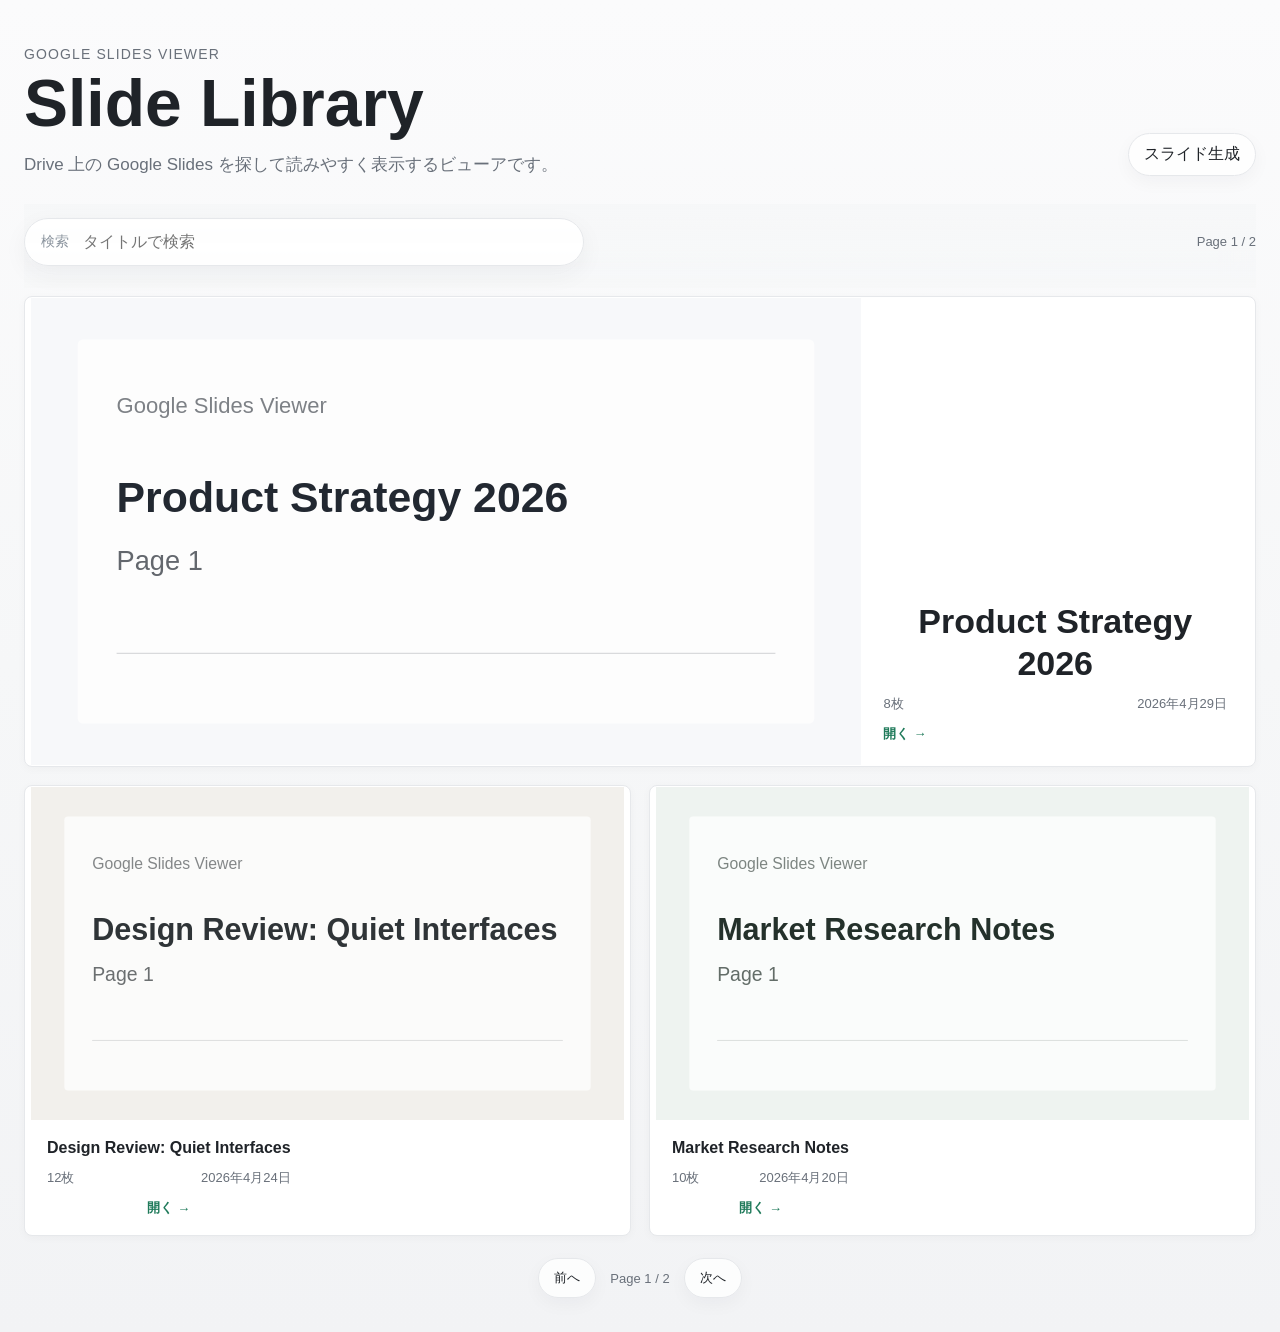
==== commit c9ef16da: "Optimize mobile slide library UI" ====
--- a/index.html
+++ b/index.html
@@ -1,6 +1,7 @@
 ﻿<!DOCTYPE html>
 <html lang="ja">
 <head>
+  <base target="_top">
   <meta charset="UTF-8">
   <meta name="viewport" content="width=device-width, initial-scale=1, viewport-fit=cover">
   <meta name="theme-color" content="#111111">
@@ -60,6 +61,10 @@
   cursor: not-allowed;
 }
 
+[hidden] {
+  display: none !important;
+}
+
 img {
   display: block;
   max-width: 100%;
@@ -86,6 +91,30 @@
 .generation-toggle {
   flex: 0 0 auto;
   margin-bottom: 4px;
+}
+
+.icon-button {
+  display: inline-grid;
+  width: 36px;
+  height: 36px;
+  place-items: center;
+  border: 1px solid var(--line);
+  border-radius: 999px;
+  background: #fff;
+  color: var(--ink);
+}
+
+.sheet-close,
+.sheet-handle {
+  display: none;
+}
+
+.sheet-backdrop {
+  position: fixed;
+  inset: 0;
+  z-index: 70;
+  background: rgba(17, 17, 17, 0.32);
+  backdrop-filter: blur(3px);
 }
 
 .eyebrow {
@@ -283,6 +312,10 @@
   backdrop-filter: blur(14px);
 }
 
+.search-toggle {
+  display: none;
+}
+
 .search-box {
   width: min(100%, 560px);
   box-shadow: 0 8px 24px rgba(31, 35, 40, 0.05);
@@ -339,6 +372,106 @@
   display: grid;
   grid-template-columns: repeat(2, minmax(0, 1fr));
   gap: 18px;
+}
+
+.generation-status-panel {
+  display: grid;
+  gap: 10px;
+  margin: 0 0 18px;
+  padding: 14px;
+  border: 1px solid var(--line);
+  border-radius: var(--radius-lg);
+  background: rgba(255, 255, 255, 0.9);
+  box-shadow: 0 8px 24px rgba(31, 35, 40, 0.04);
+}
+
+.status-panel-head,
+.pending-row {
+  display: grid;
+  grid-template-columns: minmax(0, 1fr) auto;
+  gap: 12px;
+  align-items: center;
+}
+
+.status-panel-head strong,
+.status-panel-head span {
+  display: block;
+}
+
+.status-panel-head strong {
+  font-size: 14px;
+}
+
+.status-panel-head span,
+.pending-row p,
+.pending-row time {
+  color: var(--muted);
+  font-size: 12px;
+}
+
+.pending-row {
+  grid-template-columns: auto minmax(0, 1fr) auto;
+  padding: 11px;
+  border: 1px solid var(--line);
+  border-radius: var(--radius-md);
+  background: var(--surface-soft);
+}
+
+.pending-row h2 {
+  margin: 0 0 4px;
+  overflow: hidden;
+  color: var(--ink);
+  font-size: 14px;
+  line-height: 1.35;
+  text-overflow: ellipsis;
+  white-space: nowrap;
+}
+
+.pending-row p {
+  margin: 0;
+}
+
+.pending-dot {
+  width: 10px;
+  height: 10px;
+  border-radius: 999px;
+  background: var(--accent);
+  box-shadow: 0 0 0 4px rgba(31, 122, 90, 0.1);
+}
+
+.pending-dot.is-slow {
+  background: #9a6700;
+  box-shadow: 0 0 0 4px rgba(154, 103, 0, 0.12);
+}
+
+.skeleton-card {
+  pointer-events: none;
+}
+
+.skeleton-card .card-thumb,
+.skeleton-line {
+  background: linear-gradient(90deg, #eceff2 0%, #f7f8f9 50%, #eceff2 100%);
+  background-size: 220% 100%;
+  animation: shimmer 1.2s ease-in-out infinite;
+}
+
+.skeleton-line {
+  width: 72%;
+  height: 13px;
+  margin-top: 10px;
+  border-radius: 999px;
+}
+
+.skeleton-line.is-title {
+  width: 92%;
+  height: 17px;
+  margin-top: 0;
+}
+
+@keyframes shimmer {
+  to {
+    background-position: -220% 0;
+  }
 }
 
 .slide-card,
@@ -451,6 +584,34 @@
   font-size: 13px;
 }
 
+.source-slot {
+  min-height: 0;
+  margin-top: 8px;
+  color: var(--muted);
+  font-size: 12px;
+}
+
+.open-cue {
+  display: inline-flex;
+  align-items: center;
+  align-self: flex-start;
+  gap: 4px;
+  margin-top: 12px;
+  color: var(--accent);
+  font-size: 13px;
+  font-weight: 700;
+}
+
+.open-cue::after {
+  content: "→";
+}
+
+.mobile-bottom-bar,
+.mobile-viewer-bar,
+.mobile-note-sheet {
+  display: none;
+}
+
 .gallery-pager {
   display: flex;
   align-items: center;
@@ -768,17 +929,37 @@
 
 @media (max-width: 760px) {
   .app {
-    padding: 28px 16px;
+    padding: 14px 14px calc(76px + env(safe-area-inset-bottom, 0px));
   }
 
   .topbar,
   .viewer-head {
-    display: block;
+    display: flex;
+  }
+
+  .topbar {
+    position: sticky;
+    top: 0;
+    z-index: 12;
+    align-items: center;
+    margin: -2px -4px 12px;
+    padding: 8px 4px;
+    background: rgba(246, 247, 248, 0.88);
+    backdrop-filter: blur(14px);
+  }
+
+  .eyebrow,
+  .subtitle {
+    display: none;
+  }
+
+  h1 {
+    font-size: 22px;
+    line-height: 1.1;
   }
 
   .generation-toggle {
-    width: 100%;
-    margin-top: 18px;
+    display: none;
   }
 
   .generation-head,
@@ -787,6 +968,14 @@
     grid-template-columns: 1fr;
   }
 
+  .generation-head {
+    grid-template-columns: minmax(0, 1fr) auto;
+  }
+
+  .generation-head .mode-tabs {
+    grid-column: 1 / -1;
+  }
+
   .mode-tabs {
     width: 100%;
   }
@@ -801,6 +990,45 @@
     margin-top: 10px;
   }
 
+  .sheet-handle {
+    display: block;
+    width: 42px;
+    height: 5px;
+    margin: 0 auto 12px;
+    border-radius: 999px;
+    background: var(--line-strong);
+  }
+
+  .sheet-close {
+    display: inline-grid;
+  }
+
+  .generation-panel {
+    position: fixed;
+    left: 0;
+    right: 0;
+    bottom: 0;
+    z-index: 80;
+    max-height: min(88vh, 720px);
+    overflow-y: auto;
+    margin: 0;
+    padding: 10px 16px calc(18px + env(safe-area-inset-bottom, 0px));
+    border-radius: 18px 18px 0 0;
+    animation: sheetUp 200ms ease-out;
+  }
+
+  @keyframes sheetUp {
+    from {
+      transform: translateY(24px);
+      opacity: 0;
+    }
+
+    to {
+      transform: translateY(0);
+      opacity: 1;
+    }
+  }
+
   .viewer-title {
     margin: 18px 0 14px;
     text-align: left;
@@ -812,16 +1040,81 @@
 
   .gallery {
     grid-template-columns: 1fr;
+    gap: 12px;
+  }
+
+  .slide-card,
+  .pending-card,
+  .slide-card.is-featured {
+    display: grid;
+    grid-template-columns: 118px minmax(0, 1fr);
+    min-height: 92px;
+  }
+
+  .slide-card.is-featured .card-body {
+    padding: 13px 14px;
+  }
+
+  .slide-card.is-featured .card-title,
+  .card-title {
+    display: -webkit-box;
+    margin-bottom: 8px;
+    font-size: 15px;
+    line-height: 1.35;
+    white-space: normal;
+    -webkit-line-clamp: 2;
+    -webkit-box-orient: vertical;
+  }
+
+  .card-thumb {
+    height: 100%;
+    min-height: 92px;
+    aspect-ratio: auto;
+  }
+
+  .card-body {
+    padding: 13px 14px;
+  }
+
+  .meta {
+    justify-content: flex-start;
+    gap: 10px;
+  }
+
+  .open-cue {
+    margin-top: 8px;
   }
 
   .search-panel {
     position: static;
-    display: block;
-    padding-top: 6px;
+    display: grid;
+    grid-template-columns: auto minmax(0, 1fr);
+    gap: 10px;
+    padding: 0 0 14px;
+    background: transparent;
+    backdrop-filter: none;
+  }
+
+  .search-toggle {
+    display: inline-flex;
+    align-items: center;
+    justify-content: center;
+  }
+
+  .search-box {
+    display: none;
+    width: 100%;
+  }
+
+  body.mobile-search-open .search-box {
+    display: flex;
+    grid-column: 1 / -1;
   }
 
   .gallery-page-indicator {
-    margin-top: 10px;
+    align-self: center;
+    margin: 0;
+    text-align: right;
   }
 
   .stage {
@@ -834,6 +1127,39 @@
 
   .thumb-button {
     flex-basis: 86px;
+  }
+
+  .mobile-bottom-bar {
+    position: fixed;
+    left: 12px;
+    right: 12px;
+    bottom: calc(10px + env(safe-area-inset-bottom, 0px));
+    z-index: 30;
+    display: grid;
+    grid-template-columns: repeat(3, 1fr);
+    gap: 6px;
+    padding: 6px;
+    border: 1px solid rgba(215, 219, 224, 0.9);
+    border-radius: 999px;
+    background: rgba(255, 255, 255, 0.88);
+    box-shadow: 0 12px 30px rgba(31, 35, 40, 0.16);
+    backdrop-filter: blur(16px);
+  }
+
+  .mobile-bottom-bar button,
+  .mobile-viewer-bar button {
+    min-height: 40px;
+    border: 0;
+    border-radius: 999px;
+    background: transparent;
+    color: var(--ink);
+    font-size: 13px;
+    font-weight: 700;
+  }
+
+  .mobile-bottom-bar button:last-child {
+    background: var(--ink);
+    color: #fff;
   }
 }
 
@@ -876,16 +1202,7 @@
 
   body.viewer-fullscreen .viewer-head,
   .viewer.is-visible .viewer-head {
-    position: fixed;
-    left: 8px;
-    right: 8px;
-    bottom: 8px;
-    z-index: 3;
-    display: flex;
-    justify-content: space-between;
-    gap: 8px;
-    margin: 0;
-    pointer-events: none;
+    display: none;
   }
 
   body.viewer-fullscreen .viewer-title,
@@ -900,6 +1217,68 @@
     font-size: 12px;
     box-shadow: 0 4px 14px rgba(31, 35, 40, 0.1);
     pointer-events: auto;
+  }
+
+  .mobile-bottom-bar {
+    display: grid;
+  }
+
+  body:has(.viewer.is-visible) .mobile-bottom-bar {
+    display: none;
+  }
+
+  .mobile-viewer-bar {
+    position: fixed;
+    left: 10px;
+    right: 10px;
+    bottom: calc(10px + env(safe-area-inset-bottom, 0px));
+    z-index: 76;
+    display: grid;
+    grid-template-columns: auto auto minmax(44px, 1fr) auto;
+    gap: 6px;
+    align-items: center;
+    padding: 6px;
+    border: 1px solid rgba(215, 219, 224, 0.75);
+    border-radius: 999px;
+    background: rgba(255, 255, 255, 0.82);
+    box-shadow: 0 12px 30px rgba(31, 35, 40, 0.16);
+    backdrop-filter: blur(16px);
+    transition: opacity 180ms ease, transform 180ms ease;
+  }
+
+  .mobile-viewer-bar span {
+    color: var(--muted);
+    font-size: 13px;
+    font-weight: 700;
+    text-align: center;
+  }
+
+  .mobile-note-sheet {
+    position: fixed;
+    left: 0;
+    right: 0;
+    bottom: 0;
+    z-index: 82;
+    display: block;
+    max-height: min(58vh, 520px);
+    overflow-y: auto;
+    padding: 10px 16px calc(18px + env(safe-area-inset-bottom, 0px));
+    border-radius: 18px 18px 0 0;
+    background: #fff;
+    box-shadow: 0 -18px 44px rgba(31, 35, 40, 0.22);
+  }
+
+  .mobile-note-head {
+    display: flex;
+    align-items: center;
+    justify-content: space-between;
+    gap: 12px;
+    margin-bottom: 10px;
+  }
+
+  .mobile-note-head h3 {
+    margin: 0;
+    font-size: 15px;
   }
 
   body.viewer-fullscreen .viewer-grid,
@@ -1182,7 +1561,9 @@
 }
 
 body.viewer-controls-idle.viewer-immersive .viewer-head,
-body.viewer-controls-idle.viewer-immersive .nav-button {
+body.viewer-controls-idle.viewer-immersive .nav-button,
+body.viewer-controls-idle.viewer-immersive .mobile-viewer-bar,
+body.viewer-controls-idle .viewer.is-visible .mobile-viewer-bar {
   opacity: 0;
   pointer-events: none;
   transform: translateY(8px);
@@ -1216,7 +1597,646 @@
     grid-template-rows: minmax(0, 48%) minmax(0, 52%);
   }
 }
+body.mobile-layout .app {
+  padding: 14px 14px calc(76px + env(safe-area-inset-bottom, 0px));
+}
+
+body.mobile-layout .topbar {
+  position: sticky;
+  top: 0;
+  z-index: 12;
+  display: flex;
+  align-items: center;
+  margin: -2px -4px 12px;
+  padding: 8px 4px;
+  background: rgba(246, 247, 248, 0.88);
+  backdrop-filter: blur(14px);
+}
+
+body.mobile-layout .eyebrow,
+body.mobile-layout .subtitle,
+body.mobile-layout .generation-toggle {
+  display: none;
+}
+
+body.mobile-layout h1 {
+  font-size: 22px;
+  line-height: 1.1;
+}
+
+body.mobile-layout .generation-panel {
+  position: fixed;
+  left: 0;
+  right: 0;
+  bottom: 0;
+  z-index: 80;
+  max-height: min(88vh, 720px);
+  overflow-y: auto;
+  margin: 0;
+  padding: 10px 16px calc(18px + env(safe-area-inset-bottom, 0px));
+  border-radius: 18px 18px 0 0;
+  animation: sheetUp 200ms ease-out;
+}
+
+body.mobile-layout .sheet-handle {
+  display: block;
+  width: 42px;
+  height: 5px;
+  margin: 0 auto 12px;
+  border-radius: 999px;
+  background: var(--line-strong);
+}
+
+body.mobile-layout .sheet-close {
+  display: inline-grid;
+}
+
+body.mobile-layout .generation-head,
+body.mobile-layout .option-grid,
+body.mobile-layout .slide-card.is-featured {
+  grid-template-columns: 1fr;
+}
+
+body.mobile-layout .generation-head {
+  grid-template-columns: minmax(0, 1fr) auto;
+}
+
+body.mobile-layout .generation-head .mode-tabs {
+  grid-column: 1 / -1;
+}
+
+body.mobile-layout .mode-tabs {
+  width: 100%;
+}
+
+body.mobile-layout .mode-tab {
+  flex: 1 1 0;
+  padding-inline: 8px;
+}
+
+body.mobile-layout .primary-button {
+  width: 100%;
+  margin-top: 10px;
+}
+
+body.mobile-layout .gallery {
+  grid-template-columns: 1fr;
+  gap: 12px;
+}
+
+body.mobile-layout .slide-card,
+body.mobile-layout .pending-card,
+body.mobile-layout .slide-card.is-featured {
+  display: grid;
+  grid-template-columns: 118px minmax(0, 1fr);
+  min-height: 92px;
+}
+
+body.mobile-layout .slide-card.is-featured,
+body.mobile-layout .pending-card.is-featured {
+  grid-column: auto;
+}
+
+body.mobile-layout .slide-card.is-featured .card-body,
+body.mobile-layout .card-body {
+  padding: 13px 14px;
+}
+
+body.mobile-layout .slide-card.is-featured .card-title,
+body.mobile-layout .card-title {
+  display: -webkit-box;
+  margin-bottom: 8px;
+  font-size: 15px;
+  line-height: 1.35;
+  white-space: normal;
+  -webkit-line-clamp: 2;
+  -webkit-box-orient: vertical;
+}
+
+body.mobile-layout .card-thumb {
+  height: 100%;
+  min-height: 92px;
+  aspect-ratio: auto;
+}
+
+body.mobile-layout .search-panel {
+  position: static;
+  display: grid;
+  grid-template-columns: auto minmax(0, 1fr);
+  gap: 10px;
+  padding: 0 0 14px;
+  background: transparent;
+  backdrop-filter: none;
+}
+
+body.mobile-layout .search-toggle {
+  display: inline-flex;
+  align-items: center;
+  justify-content: center;
+}
+
+body.mobile-layout .search-box {
+  display: none;
+  width: 100%;
+}
+
+body.mobile-layout.mobile-search-open .search-box {
+  display: flex;
+  grid-column: 1 / -1;
+}
+
+body.mobile-layout .gallery-page-indicator {
+  align-self: center;
+  margin: 0;
+  text-align: right;
+}
+
+body.mobile-layout .mobile-bottom-bar {
+  position: fixed;
+  left: 12px;
+  right: 12px;
+  bottom: calc(10px + env(safe-area-inset-bottom, 0px));
+  z-index: 30;
+  display: grid;
+  grid-template-columns: repeat(3, 1fr);
+  gap: 6px;
+  padding: 6px;
+  border: 1px solid rgba(215, 219, 224, 0.9);
+  border-radius: 999px;
+  background: rgba(255, 255, 255, 0.88);
+  box-shadow: 0 12px 30px rgba(31, 35, 40, 0.16);
+  backdrop-filter: blur(16px);
+}
+
+body.mobile-layout .mobile-bottom-bar button,
+body.mobile-layout .mobile-viewer-bar button {
+  min-height: 40px;
+  border: 0;
+  border-radius: 999px;
+  background: transparent;
+  color: var(--ink);
+  font-size: 13px;
+  font-weight: 700;
+}
+
+body.mobile-layout .mobile-bottom-bar button:last-child {
+  background: var(--ink);
+  color: #fff;
+}
+
+body.mobile-layout:has(.viewer.is-visible) {
+  overflow: hidden;
+}
+
+body.mobile-layout .viewer.is-visible {
+  position: fixed;
+  inset: 0;
+  z-index: 50;
+  overflow: hidden;
+  padding: 8px;
+  background: var(--bg);
+}
+
+body.mobile-layout .viewer.is-visible .shell {
+  width: 100%;
+  height: 100%;
+  min-height: 0;
+  display: flex;
+  flex-direction: column;
+}
+
+body.mobile-layout .viewer.is-visible .viewer-head,
+body.mobile-layout .viewer.is-visible .viewer-title,
+body.mobile-layout:has(.viewer.is-visible) .mobile-bottom-bar {
+  display: none;
+}
+
+body.mobile-layout .viewer.is-visible .viewer-grid {
+  grid-template-columns: 1fr;
+  grid-template-rows: minmax(0, 58%) minmax(0, 42%);
+  flex: 1 1 auto;
+  min-height: 0;
+  gap: 8px;
+}
+
+body.mobile-layout .viewer.is-visible .stage,
+body.mobile-layout .viewer.is-visible .stage-wrap {
+  min-height: 0;
+}
+
+body.mobile-layout .viewer.is-visible .stage {
+  grid-template-columns: 1fr;
+  flex: 1 1 auto;
+}
+
+body.mobile-layout .viewer.is-visible .nav-button,
+body.mobile-layout .viewer.is-visible .page-strip {
+  display: none;
+}
+
+body.mobile-layout .viewer.is-visible .slide-frame {
+  height: 100%;
+  border-radius: 0;
+  box-shadow: none;
+}
+
+body.mobile-layout .viewer.is-visible .slide-frame img,
+body.mobile-layout .viewer.is-visible .viewer-message {
+  width: 100%;
+  height: 100%;
+  max-height: none;
+  object-fit: contain;
+}
+
+body.mobile-layout .viewer.is-visible .viewer-side {
+  min-height: 0;
+  max-height: none;
+  overflow-y: auto;
+  padding: 12px 12px 42px;
+}
+
+body.mobile-layout .mobile-viewer-bar {
+  position: fixed;
+  left: 10px;
+  right: 10px;
+  bottom: calc(10px + env(safe-area-inset-bottom, 0px));
+  z-index: 76;
+  display: grid;
+  grid-template-columns: auto auto minmax(44px, 1fr) auto;
+  gap: 6px;
+  align-items: center;
+  padding: 6px;
+  border: 1px solid rgba(215, 219, 224, 0.75);
+  border-radius: 999px;
+  background: rgba(255, 255, 255, 0.82);
+  box-shadow: 0 12px 30px rgba(31, 35, 40, 0.16);
+  backdrop-filter: blur(16px);
+  transition: opacity 180ms ease, transform 180ms ease;
+}
+
+body.mobile-layout .mobile-viewer-bar span {
+  color: var(--muted);
+  font-size: 13px;
+  font-weight: 700;
+  text-align: center;
+}
+
+body.mobile-layout .mobile-note-sheet {
+  position: fixed;
+  left: 0;
+  right: 0;
+  bottom: 0;
+  z-index: 82;
+  display: block;
+  max-height: min(58vh, 520px);
+  overflow-y: auto;
+  padding: 10px 16px calc(18px + env(safe-area-inset-bottom, 0px));
+  border-radius: 18px 18px 0 0;
+  background: #fff;
+  box-shadow: 0 -18px 44px rgba(31, 35, 40, 0.22);
+}
+
+body.mobile-layout .mobile-note-head {
+  display: flex;
+  align-items: center;
+  justify-content: space-between;
+  gap: 12px;
+  margin-bottom: 10px;
+}
+
+.search-sheet-head,
+.search-clear {
+  display: none;
+}
+
+/* Mobile density pass: keep desktop layout intact and override the earlier coarse mobile rules. */
+body.mobile-layout .app {
+  padding: 10px 10px calc(64px + env(safe-area-inset-bottom, 0px));
+}
+
+body.mobile-layout .topbar {
+  margin: -2px 0 8px;
+  padding: 6px 0;
+}
+
+body.mobile-layout h1 {
+  font-size: 18px;
+  line-height: 1.2;
+}
+
+body.mobile-layout .search-panel {
+  position: fixed;
+  top: auto;
+  left: 0;
+  right: 0;
+  bottom: 0;
+  z-index: 82;
+  display: none;
+  grid-template-columns: minmax(0, 1fr) auto;
+  gap: 10px;
+  max-height: min(44vh, 360px);
+  overflow-y: auto;
+  margin: 0;
+  padding: 8px 14px calc(16px + env(safe-area-inset-bottom, 0px));
+  border: 1px solid var(--line);
+  border-radius: 18px 18px 0 0;
+  background: rgba(255, 255, 255, 0.98);
+  box-shadow: 0 -18px 44px rgba(31, 35, 40, 0.2);
+  backdrop-filter: blur(18px);
+  animation: sheetUp 200ms ease-out;
+}
+
+body.mobile-layout.mobile-search-open .search-panel {
+  display: grid;
+}
+
+body.mobile-layout .search-sheet-head {
+  display: block;
+  grid-column: 1 / -1;
+}
+
+body.mobile-layout .search-title-row {
+  display: flex;
+  align-items: center;
+  justify-content: space-between;
+  gap: 12px;
+  margin-bottom: 8px;
+}
+
+body.mobile-layout .search-title-row h2 {
+  margin: 0;
+  font-size: 18px;
+  line-height: 1.25;
+}
+
+body.mobile-layout .search-toggle {
+  display: none;
+}
+
+body.mobile-layout .search-box {
+  display: flex;
+  width: 100%;
+  min-height: 48px;
+  padding: 10px 14px;
+  border-radius: 14px;
+}
+
+body.mobile-layout .search-box input {
+  font-size: 16px;
+}
+
+body.mobile-layout .search-clear {
+  display: inline-flex;
+  align-items: center;
+  justify-content: center;
+  min-height: 48px;
+  padding: 0 14px;
+}
+
+body.mobile-layout .gallery-page-indicator {
+  grid-column: 1 / -1;
+  margin: -2px 2px 0;
+  color: var(--muted);
+  font-size: 13px;
+  text-align: left;
+}
+
+body.mobile-layout .gallery {
+  gap: 8px;
+}
+
+body.mobile-layout .slide-card,
+body.mobile-layout .pending-card,
+body.mobile-layout .slide-card.is-featured {
+  display: grid;
+  grid-template-columns: 112px minmax(0, 1fr);
+  min-height: 94px;
+  border-radius: 10px;
+  text-align: left;
+  box-shadow: 0 1px 5px rgba(31, 35, 40, 0.04);
+}
+
+body.mobile-layout .slide-card:hover,
+body.mobile-layout .slide-card:focus-visible {
+  transform: none;
+  box-shadow: 0 4px 12px rgba(31, 35, 40, 0.08);
+}
+
+body.mobile-layout .slide-card.is-featured,
+body.mobile-layout .pending-card.is-featured {
+  grid-column: auto;
+}
+
+body.mobile-layout .card-thumb {
+  height: 100%;
+  min-height: 94px;
+  aspect-ratio: auto;
+}
+
+body.mobile-layout .image-fallback {
+  min-height: 94px;
+  padding: 8px;
+  font-size: 11px;
+}
+
+body.mobile-layout .slide-card.is-featured .card-body,
+body.mobile-layout .card-body {
+  display: flex;
+  min-width: 0;
+  flex-direction: column;
+  justify-content: center;
+  padding: 10px 12px;
+}
+
+body.mobile-layout .slide-card.is-featured .card-title,
+body.mobile-layout .card-title {
+  display: -webkit-box;
+  margin: 0 0 7px;
+  overflow: hidden;
+  font-size: 16px;
+  line-height: 1.28;
+  font-weight: 750;
+  text-align: left;
+  white-space: normal;
+  -webkit-line-clamp: 2;
+  -webkit-box-orient: vertical;
+}
+
+body.mobile-layout .meta {
+  justify-content: flex-start;
+  gap: 8px;
+  color: var(--muted);
+  font-size: 12px;
+  line-height: 1.3;
+}
+
+body.mobile-layout .source-slot {
+  display: none;
+}
+
+body.mobile-layout .open-cue {
+  display: none;
+}
+
+body.mobile-layout .gallery-pager {
+  margin-top: 12px;
+  gap: 10px;
+}
+
+body.mobile-layout .gallery-pager .ghost-button {
+  min-height: 36px;
+  padding: 0 14px;
+}
+
+body.mobile-layout .generation-status-panel {
+  gap: 8px;
+  margin-bottom: 10px;
+  padding: 10px;
+}
+
+body.mobile-layout .generation-panel {
+  display: grid;
+  gap: 12px;
+  max-height: min(72vh, 620px);
+  padding: 8px 14px calc(14px + env(safe-area-inset-bottom, 0px));
+  border-radius: 18px 18px 0 0;
+}
+
+body.mobile-layout .generation-head {
+  display: grid;
+  grid-template-columns: minmax(0, 1fr) auto;
+  gap: 8px 10px;
+  align-items: center;
+}
+
+body.mobile-layout .generation-head h2 {
+  font-size: 18px;
+}
+
+body.mobile-layout .generation-head p {
+  display: none;
+}
+
+body.mobile-layout .generation-head .mode-tabs {
+  grid-column: 1 / -1;
+}
+
+body.mobile-layout .field-grid,
+body.mobile-layout .option-grid {
+  gap: 8px;
+}
+
+body.mobile-layout .field-box {
+  min-height: 48px;
+  padding: 10px 14px;
+  border-radius: 14px;
+}
+
+body.mobile-layout .field-box span {
+  font-size: 12px;
+}
+
+body.mobile-layout .field-box input,
+body.mobile-layout .field-box textarea {
+  font-size: 16px;
+}
+
+body.mobile-layout .field-box.is-textarea textarea {
+  min-height: 92px;
+}
+
+.generation-details {
+  display: grid;
+  gap: 10px;
+}
+
+.generation-details summary {
+  width: fit-content;
+  list-style: none;
+  cursor: pointer;
+  color: var(--accent);
+  font-size: 13px;
+  font-weight: 700;
+}
+
+.generation-details summary::-webkit-details-marker {
+  display: none;
+}
+
+.generation-details summary::after {
+  content: "＋";
+  margin-left: 6px;
+}
+
+.generation-details[open] summary::after {
+  content: "−";
+}
+
+body.mobile-layout .generation-details {
+  gap: 8px;
+}
+
+body.mobile-layout .generation-actions {
+  position: sticky;
+  bottom: 0;
+  margin: 0 -2px;
+  padding-top: 2px;
+  background: linear-gradient(180deg, rgba(255, 255, 255, 0), #fff 30%);
+}
+
+body.mobile-layout .primary-button {
+  min-height: 50px;
+  margin-top: 0;
+  font-size: 15px;
+  font-weight: 750;
+}
+
+body.mobile-layout .mobile-bottom-bar {
+  left: 12px;
+  right: 12px;
+  bottom: calc(8px + env(safe-area-inset-bottom, 0px));
+  z-index: 30;
+  display: grid !important;
+  grid-template-columns: repeat(2, minmax(0, 1fr));
+  gap: 6px;
+  padding: 6px;
+}
+
+body.mobile-layout .mobile-bottom-bar button,
+body.mobile-layout .mobile-viewer-bar button {
+  min-height: 44px;
+  font-size: 14px;
+}
+
+body.mobile-layout .mobile-bottom-bar button:last-child {
+  background: var(--ink);
+  color: #fff;
+}
+
+body.mobile-layout.generation-sheet-open .mobile-bottom-bar,
+body.mobile-layout.search-sheet-open .mobile-bottom-bar,
+body.mobile-layout:has(.viewer.is-visible) .mobile-bottom-bar {
+  display: none !important;
+}
+
+body.mobile-layout .search-backdrop {
+  z-index: 78;
+}
+
+@media screen and (max-width: 1180px) {
+  body.mobile-layout .mobile-bottom-bar {
+    grid-template-columns: repeat(2, minmax(0, 1fr));
+  }
+
+  body.mobile-layout.generation-sheet-open .mobile-bottom-bar,
+  body.mobile-layout.search-sheet-open .mobile-bottom-bar,
+  body.mobile-layout:has(.viewer.is-visible) .mobile-bottom-bar {
+    display: none !important;
+  }
+}
 </style>
+
+
 
 </head>
 <body>
@@ -1238,7 +2258,9 @@
           >スライド生成</button>
         </header>
 
+        <div id="generationSheetBackdrop" class="sheet-backdrop" hidden></div>
         <form id="generationPanel" class="generation-panel" novalidate hidden>
+          <div class="sheet-handle" aria-hidden="true"></div>
           <div class="generation-head">
             <div>
               <h2>スライド生成</h2>
@@ -1248,6 +2270,7 @@
               <button id="urlModeButton" class="mode-tab is-active" type="button" role="tab" aria-selected="true" data-mode="url">URLから生成</button>
               <button id="researchModeButton" class="mode-tab" type="button" role="tab" aria-selected="false" data-mode="research">リサーチから生成</button>
             </div>
+            <button id="generationCloseButton" class="icon-button sheet-close" type="button" aria-label="閉じる">×</button>
           </div>
 
           <div id="urlFields" class="field-grid">
@@ -1272,7 +2295,9 @@
             </label>
           </div>
 
-          <div class="option-grid">
+          <details id="generationDetails" class="generation-details" open>
+            <summary>詳細設定</summary>
+            <div class="option-grid">
             <label class="field-box" for="audienceInput">
               <span>対象読者</span>
               <input id="audienceInput" type="text" placeholder="例: 経営層、開発者、営業向け" autocomplete="off">
@@ -1285,7 +2310,8 @@
               <span>重点テーマ</span>
               <input id="focusInput" type="text" placeholder="例: 日本市場への影響を中心に" autocomplete="off">
             </label>
-          </div>
+            </div>
+          </details>
 
           <div class="generation-actions">
             <button id="generationButton" class="primary-button" type="submit">生成を依頼</button>
@@ -1293,11 +2319,21 @@
           <p id="generationMessage" class="form-message" aria-live="polite"></p>
         </form>
 
-        <div class="search-panel">
+        <div id="searchSheetBackdrop" class="sheet-backdrop search-backdrop" hidden></div>
+        <div id="searchPanel" class="search-panel">
+          <div class="search-sheet-head">
+            <div class="sheet-handle" aria-hidden="true"></div>
+            <div class="search-title-row">
+              <h2>検索</h2>
+              <button id="searchCloseButton" class="icon-button" type="button" aria-label="検索を閉じる">×</button>
+            </div>
+          </div>
+          <button id="searchToggle" class="ghost-button search-toggle" type="button" aria-expanded="false" aria-controls="searchInput">検索</button>
           <label class="search-box" for="searchInput">
             <span aria-hidden="true">検索</span>
             <input id="searchInput" type="search" placeholder="タイトルで検索" autocomplete="off">
           </label>
+          <button id="searchClearButton" class="ghost-button search-clear" type="button">クリア</button>
           <p id="galleryPageIndicator" class="gallery-page-indicator"></p>
         </div>
 
@@ -1311,11 +2347,16 @@
 
         <div id="errorState" class="status" role="alert"></div>
         <div id="emptyState" class="status"></div>
+        <div id="generationStatusPanel" class="generation-status-panel" aria-live="polite" hidden></div>
         <div id="gallery" class="gallery" aria-live="polite"></div>
         <nav id="galleryPager" class="gallery-pager" aria-label="スライド一覧ページ送り" hidden>
           <button id="galleryPrevButton" class="ghost-button" type="button">前へ</button>
           <span id="galleryPagerText"></span>
           <button id="galleryNextButton" class="ghost-button" type="button">次へ</button>
+        </nav>
+        <nav class="mobile-bottom-bar" aria-label="モバイル操作">
+          <button id="mobileSearchButton" type="button">検索</button>
+          <button id="mobileCreateButton" type="button">作成</button>
         </nav>
       </div>
     </section>
@@ -1347,6 +2388,21 @@
             <div id="speakerNoteContent" class="note-content"></div>
           </aside>
         </div>
+        <div id="noteSheetBackdrop" class="sheet-backdrop note-backdrop" hidden></div>
+        <section id="mobileNoteSheet" class="mobile-note-sheet" aria-label="スピーカーノート" hidden>
+          <div class="sheet-handle" aria-hidden="true"></div>
+          <div class="mobile-note-head">
+            <h3>Speaker Notes</h3>
+            <button id="noteSheetCloseButton" class="icon-button" type="button" aria-label="ノートを閉じる">×</button>
+          </div>
+          <div id="mobileNoteContent" class="note-content"></div>
+        </section>
+        <nav class="mobile-viewer-bar" aria-label="スライド操作">
+          <button type="button" onclick="showGallery()">戻る</button>
+          <button id="mobileNoteButton" type="button">ノート</button>
+          <span id="mobilePageIndicator"></span>
+          <button type="button" onclick="toggleViewerFullscreen()">全画面</button>
+        </nav>
         <div id="viewerToast" class="viewer-toast" role="status" aria-live="polite" hidden></div>
       </div>
     </section>
@@ -1355,6 +2411,7 @@
 const INITIAL_PAGE_COUNT = 1;
 const PREFETCH_PAGE_COUNT = 3;
 const GALLERY_PAGE_SIZE = 3;
+const MOBILE_GALLERY_PAGE_SIZE = 5;
 
 const state = {
   presentations: [],
@@ -1375,7 +2432,11 @@
   isPrefetching: false,
   generationMode: "url",
   isGenerationPanelOpen: false,
+  isSearchOpen: false,
+  pendingStatusTimer: null,
+  isNoteSheetOpen: false,
   galleryPageIndex: 0,
+  isMobileLayout: false,
   controlsIdleTimer: null,
   toastTimer: null,
   fullscreenRequestId: 0
@@ -1389,6 +2450,7 @@
 ];
 
 function init() {
+  updateResponsiveMode();
   bindEvents();
   loadPresentations();
 }
@@ -1399,6 +2461,41 @@
   });
 
   document.getElementById("generationToggle").addEventListener("click", toggleGenerationPanel);
+  document.getElementById("generationCloseButton").addEventListener("click", function() {
+    setGenerationPanelOpen(false);
+  });
+  document.getElementById("generationSheetBackdrop").addEventListener("click", function() {
+    setGenerationPanelOpen(false);
+  });
+  document.getElementById("searchToggle").addEventListener("click", toggleSearchPanel);
+  document.getElementById("mobileSearchButton").addEventListener("click", function() {
+    setSearchPanelOpen(true);
+  });
+  document.getElementById("searchCloseButton").addEventListener("click", function() {
+    setSearchPanelOpen(false);
+  });
+  document.getElementById("searchSheetBackdrop").addEventListener("click", function() {
+    setSearchPanelOpen(false);
+  });
+  document.getElementById("searchClearButton").addEventListener("click", function() {
+    document.getElementById("searchInput").value = "";
+    filterPresentations("");
+    if (state.isSearchOpen) {
+      document.getElementById("searchInput").focus();
+    }
+  });
+  document.getElementById("mobileCreateButton").addEventListener("click", function() {
+    setGenerationPanelOpen(true);
+  });
+  document.getElementById("mobileNoteButton").addEventListener("click", function() {
+    setNoteSheetOpen(true);
+  });
+  document.getElementById("noteSheetCloseButton").addEventListener("click", function() {
+    setNoteSheetOpen(false);
+  });
+  document.getElementById("noteSheetBackdrop").addEventListener("click", function() {
+    setNoteSheetOpen(false);
+  });
 
   document.querySelectorAll(".mode-tab").forEach(function(button) {
     button.addEventListener("click", function() {
@@ -1443,11 +2540,23 @@
   });
 
   document.addEventListener("keydown", function(event) {
+    if (event.key === "Escape" && state.isGenerationPanelOpen) {
+      setGenerationPanelOpen(false);
+      return;
+    }
+    if (event.key === "Escape" && state.isSearchOpen) {
+      setSearchPanelOpen(false);
+      return;
+    }
     if (!state.currentPresentation) return;
     if (event.key === "ArrowRight") nextPage();
     if (event.key === "ArrowLeft") prevPage();
     if (event.key === "Escape") {
-      if (isViewerImmersive()) {
+      if (state.isNoteSheetOpen) {
+        setNoteSheetOpen(false);
+      } else if (state.isGenerationPanelOpen) {
+        setGenerationPanelOpen(false);
+      } else if (isViewerImmersive()) {
         exitViewerFullscreen();
       } else {
         showGallery();
@@ -1504,23 +2613,21 @@
   const gallery = document.getElementById("gallery");
   gallery.innerHTML = "";
   hideError();
-
-  const items = state.pendingUrls.concat(state.filteredPresentations);
+  renderGenerationStatusPanel();
+
+  const items = state.filteredPresentations;
   const pageCount = getGalleryPageCount(items.length);
   state.galleryPageIndex = Math.min(state.galleryPageIndex, Math.max(pageCount - 1, 0));
-  const start = state.galleryPageIndex * GALLERY_PAGE_SIZE;
-  const visibleItems = items.slice(start, start + GALLERY_PAGE_SIZE);
+  const pageSize = getGalleryPageSize();
+  const start = state.galleryPageIndex * pageSize;
+  const visibleItems = items.slice(start, start + pageSize);
 
   visibleItems.forEach(function(item, index) {
     const displayRank = start + index;
-    if (typeof item === "string") {
-      gallery.appendChild(createPendingCard(item, displayRank));
-      return;
-    }
     gallery.appendChild(createPresentationCard(item, displayRank));
   });
 
-  if (!state.filteredPresentations.length && !state.pendingUrls.length) {
+  if (!state.filteredPresentations.length) {
     showEmpty("表示できるスライドがありません", "検索条件を変えるか、Drive の対象フォルダを確認してください。");
     renderGalleryPager(items.length);
     return;
@@ -1535,7 +2642,7 @@
 function createPresentationCard(presentation, displayRank) {
   const card = document.createElement("button");
   card.type = "button";
-  card.className = "slide-card" + (displayRank % GALLERY_PAGE_SIZE === 0 ? " is-featured" : " is-secondary");
+  card.className = "slide-card" + (displayRank % getGalleryPageSize() === 0 ? " is-featured" : " is-secondary");
   card.onclick = function() {
     openPresentation(presentation.id);
   };
@@ -1550,13 +2657,25 @@
         '<span>' + Number(presentation.pageCount || (presentation.pages || []).length || 0) + '枚</span>' +
         '<span>' + formatDate(presentation.updatedAt) + '</span>' +
       '</div>' +
+      renderSourceSlot(presentation) +
+      '<span class="open-cue">開く</span>' +
     '</div>';
 
   return card;
 }
 
+function renderSourceSlot(presentation) {
+  return presentation.sourceLabel
+    ? '<div class="source-slot">' + escapeHtml(presentation.sourceLabel) + '</div>'
+    : '';
+}
+
 function getGalleryPageCount(total) {
-  return Math.max(1, Math.ceil(total / GALLERY_PAGE_SIZE));
+  return Math.max(1, Math.ceil(total / getGalleryPageSize()));
+}
+
+function getGalleryPageSize() {
+  return isMobileViewport() ? MOBILE_GALLERY_PAGE_SIZE : GALLERY_PAGE_SIZE;
 }
 
 function renderGalleryPager(total) {
@@ -1564,11 +2683,12 @@
   const pagerText = document.getElementById("galleryPagerText");
   const indicator = document.getElementById("galleryPageIndicator");
   const pageCount = getGalleryPageCount(total);
+  const query = document.getElementById("searchInput").value.trim();
   const pageText = total
-    ? "Page " + (state.galleryPageIndex + 1) + " / " + pageCount
+    ? (query ? total + "件" : "Page " + (state.galleryPageIndex + 1) + " / " + pageCount)
     : "";
 
-  pager.hidden = total <= GALLERY_PAGE_SIZE;
+  pager.hidden = total <= getGalleryPageSize();
   pagerText.textContent = pageText;
   indicator.textContent = pageText;
   document.getElementById("galleryPrevButton").disabled = state.galleryPageIndex <= 0;
@@ -1576,7 +2696,7 @@
 }
 
 function changeGalleryPage(delta) {
-  const total = state.pendingUrls.length + state.filteredPresentations.length;
+  const total = state.filteredPresentations.length;
   const pageCount = getGalleryPageCount(total);
   state.galleryPageIndex = Math.max(0, Math.min(state.galleryPageIndex + delta, pageCount - 1));
   renderGallery();
@@ -1611,7 +2731,7 @@
   const targets = items.filter(function(item) {
     return typeof item !== "string" && item.id && !item.thumbnailUrl && !item.isThumbnailLoading;
   });
-  targets.slice(0, shouldRender ? GALLERY_PAGE_SIZE : 6).forEach(function(presentation) {
+  targets.slice(0, shouldRender ? getGalleryPageSize() : 6).forEach(function(presentation) {
     presentation.isThumbnailLoading = true;
     google.script.run
       .withSuccessHandler(function(meta) {
@@ -1650,18 +2770,63 @@
   state.filteredPresentations = filterPresentationList(document.getElementById("searchInput").value);
 }
 
-function createPendingCard(label, displayRank) {
-  const card = document.createElement("article");
-  card.className = "pending-card" + (displayRank % GALLERY_PAGE_SIZE === 0 ? " is-featured" : " is-secondary");
-  card.innerHTML =
-    '<div class="card-thumb">' +
-      '<div class="pending-thumb"><div><div class="loader" aria-hidden="true"></div><strong>生成中...</strong></div></div>' +
+function renderGenerationStatusPanel() {
+  const panel = document.getElementById("generationStatusPanel");
+  if (!state.pendingUrls.length) {
+    panel.hidden = true;
+    panel.innerHTML = "";
+    stopPendingStatusTimer();
+    return;
+  }
+
+  panel.hidden = false;
+  panel.innerHTML =
+    '<div class="status-panel-head">' +
+      '<div><strong>生成依頼を確認中</strong><span>新しいスライドが表示されるまで自動で確認します。</span></div>' +
+      '<span>' + state.pendingUrls.length + '件</span>' +
     '</div>' +
-    '<div class="card-body">' +
-      '<h2 class="card-title">' + escapeHtml(label) + '</h2>' +
-      '<div class="meta"><span>Slackに依頼済み</span><span>待機中</span></div>' +
-    '</div>';
-  return card;
+    state.pendingUrls.map(function(item) {
+      const status = getPendingStatus(item);
+      return '<article class="pending-row">' +
+        '<div class="pending-dot is-' + status.kind + '"></div>' +
+        '<div>' +
+          '<h2>' + escapeHtml(item.label) + '</h2>' +
+          '<p>' + escapeHtml(status.text) + '</p>' +
+        '</div>' +
+        '<time>' + formatElapsed(item.createdAt) + '</time>' +
+      '</article>';
+    }).join("");
+}
+
+function getPendingStatus(item) {
+  const elapsed = Date.now() - item.createdAt;
+  if (elapsed < 10000) {
+    return { kind: "sent", text: "送信済み" };
+  }
+  if (elapsed < 90000) {
+    return { kind: "waiting", text: "生成処理の開始を待っています" };
+  }
+  if (elapsed < 300000) {
+    return { kind: "checking", text: "ライブラリへの反映を確認しています" };
+  }
+  return { kind: "slow", text: "時間がかかっています。完了後に一覧へ表示されます" };
+}
+
+function startPendingStatusTimer() {
+  if (state.pendingStatusTimer) return;
+  state.pendingStatusTimer = window.setInterval(renderGenerationStatusPanel, 1000);
+}
+
+function stopPendingStatusTimer() {
+  if (!state.pendingStatusTimer) return;
+  window.clearInterval(state.pendingStatusTimer);
+  state.pendingStatusTimer = null;
+}
+
+function formatElapsed(startedAt) {
+  const seconds = Math.max(0, Math.floor((Date.now() - startedAt) / 1000));
+  if (seconds < 60) return seconds + "秒前";
+  return Math.floor(seconds / 60) + "分前";
 }
 
 function openPresentation(presentationId) {
@@ -1861,6 +3026,9 @@
   document.getElementById("pageIndicator").textContent = total
     ? "Page " + (state.currentPageIndex + 1) + " / " + total
     : "No pages";
+  document.getElementById("mobilePageIndicator").textContent = total
+    ? (state.currentPageIndex + 1) + " / " + total
+    : "";
 
   document.getElementById("prevButton").disabled = state.currentPageIndex <= 0;
   document.getElementById("nextButton").disabled = state.currentPageIndex >= total - 1;
@@ -1924,38 +3092,40 @@
 
 function renderSpeakerNote(fallbackMessage) {
   const noteContent = document.getElementById("speakerNoteContent");
+  const mobileNoteContent = document.getElementById("mobileNoteContent");
   const pages = state.currentPresentation ? state.currentPresentation.pages || [] : [];
   const page = pages[state.currentPageIndex];
+  let text = "";
 
   if (fallbackMessage) {
-    noteContent.textContent = fallbackMessage;
+    text = fallbackMessage;
+    noteContent.textContent = text;
+    mobileNoteContent.textContent = text;
     return;
   }
 
   if (page && !page.isLoaded) {
-    noteContent.textContent = "このページのスピーカーノートを読み込んでいます。";
+    text = "このページのスピーカーノートを読み込んでいます。";
+    noteContent.textContent = text;
+    mobileNoteContent.textContent = text;
     return;
   }
 
   if (page && page.hasSpeakerNote) {
-    noteContent.textContent = page.speakerNote || "";
+    text = page.speakerNote || "";
+    noteContent.textContent = text;
+    mobileNoteContent.textContent = text;
     return;
   }
 
-  noteContent.textContent = "このページにはスピーカーノートがありません。";
+  text = "このページにはスピーカーノートがありません。";
+  noteContent.textContent = text;
+  mobileNoteContent.textContent = text;
 }
 
 function renderSourceLink() {
   const sourceLink = document.getElementById("sourceLink");
-  const presentation = state.currentPresentation;
-  const url = presentation ? extractFirstUrl(presentation.description) || extractFirstUrl(presentation.title) : "";
-
-  if (!url) {
-    sourceLink.innerHTML = "";
-    return;
-  }
-
-  sourceLink.innerHTML = '<a href="' + escapeHtml(url) + '" target="_blank" rel="noopener">元記事を開く</a>';
+  sourceLink.innerHTML = "";
 }
 
 function goToPage(index) {
@@ -1993,6 +3163,7 @@
 
 function showGallery() {
   exitViewerFullscreen();
+  setNoteSheetOpen(false);
   state.currentPresentation = null;
   state.currentPageIndex = 0;
   state.pageWindowRequests = {};
@@ -2000,6 +3171,18 @@
   state.isPrefetching = false;
   document.getElementById("viewerView").classList.remove("is-visible");
   document.getElementById("galleryView").classList.add("is-visible");
+}
+
+function setNoteSheetOpen(isOpen) {
+  state.isNoteSheetOpen = isOpen;
+  const sheet = document.getElementById("mobileNoteSheet");
+  const backdrop = document.getElementById("noteSheetBackdrop");
+  sheet.hidden = !isOpen;
+  backdrop.hidden = !isOpen;
+  document.body.classList.toggle("note-sheet-open", isOpen);
+  if (isOpen) {
+    renderSpeakerNote();
+  }
 }
 
 function toggleSlideshow() {
@@ -2108,6 +3291,15 @@
 
 function handleViewportChange() {
   updateViewerViewportHeight();
+  updateResponsiveMode();
+  if (state.isGenerationPanelOpen) {
+    document.getElementById("generationSheetBackdrop").hidden = !isMobileViewport();
+    document.body.classList.toggle("generation-sheet-open", isMobileViewport());
+  }
+  if (state.isSearchOpen) {
+    document.getElementById("searchSheetBackdrop").hidden = !isMobileViewport();
+    document.body.classList.toggle("search-sheet-open", isMobileViewport());
+  }
   showOrientationHint();
 }
 
@@ -2169,11 +3361,11 @@
 }
 
 function wakeViewerControls() {
-  if (!isViewerImmersive()) return;
+  if (!isViewerImmersive() && !(state.currentPresentation && isMobileViewport())) return;
   document.body.classList.remove("viewer-controls-idle");
   clearViewerControlsTimer();
   state.controlsIdleTimer = window.setTimeout(function() {
-    if (isViewerImmersive()) {
+    if (isViewerImmersive() || (state.currentPresentation && isMobileViewport())) {
       document.body.classList.add("viewer-controls-idle");
     }
   }, 2600);
@@ -2198,10 +3390,16 @@
 }
 
 function setGenerationPanelOpen(isOpen) {
+  if (isOpen && isMobileViewport()) {
+    setSearchPanelOpen(false);
+  }
   state.isGenerationPanelOpen = isOpen;
   const panel = document.getElementById("generationPanel");
   const toggle = document.getElementById("generationToggle");
+  const backdrop = document.getElementById("generationSheetBackdrop");
   panel.hidden = !isOpen;
+  backdrop.hidden = !isOpen || !isMobileViewport();
+  document.body.classList.toggle("generation-sheet-open", isOpen && isMobileViewport());
   toggle.textContent = isOpen ? "閉じる" : "スライド生成";
   toggle.setAttribute("aria-expanded", isOpen ? "true" : "false");
 }
@@ -2217,6 +3415,60 @@
     button.setAttribute("aria-selected", active ? "true" : "false");
   });
   setGenerationMessage("");
+}
+
+function toggleSearchPanel() {
+  setSearchPanelOpen(!state.isSearchOpen);
+}
+
+function setSearchPanelOpen(isOpen) {
+  if (isOpen && isMobileViewport()) {
+    setGenerationPanelOpen(false);
+  }
+  state.isSearchOpen = isOpen;
+  const backdrop = document.getElementById("searchSheetBackdrop");
+  document.body.classList.toggle("mobile-search-open", state.isSearchOpen);
+  document.body.classList.toggle("search-sheet-open", state.isSearchOpen && isMobileViewport());
+  backdrop.hidden = !state.isSearchOpen || !isMobileViewport();
+  document.getElementById("searchToggle").setAttribute("aria-expanded", state.isSearchOpen ? "true" : "false");
+  if (state.isSearchOpen) {
+    window.setTimeout(function() {
+      document.getElementById("searchInput").focus();
+    }, 80);
+  }
+}
+
+function isMobileViewport() {
+  const ua = navigator.userAgent || "";
+  const isIPhoneLike = /iPhone|iPod/i.test(ua) || (/Macintosh/i.test(ua) && navigator.maxTouchPoints > 1);
+  const visualWidth = window.visualViewport && window.visualViewport.width
+    ? window.visualViewport.width
+    : window.innerWidth;
+  const layoutWidth = Math.min(
+    visualWidth || Number.POSITIVE_INFINITY,
+    document.documentElement.clientWidth || Number.POSITIVE_INFINITY,
+    window.innerWidth || Number.POSITIVE_INFINITY
+  );
+  const coarsePointer = window.matchMedia && window.matchMedia("(hover: none), (pointer: coarse)").matches;
+  return isIPhoneLike || layoutWidth <= 900 || (coarsePointer && layoutWidth <= 1180);
+}
+
+function updateResponsiveMode() {
+  const enabled = isMobileViewport();
+  const changed = state.isMobileLayout !== enabled;
+  state.isMobileLayout = enabled;
+  document.documentElement.classList.toggle("mobile-layout", enabled);
+  document.body.classList.toggle("mobile-layout", enabled);
+  document.getElementById("searchSheetBackdrop").hidden = !state.isSearchOpen || !enabled;
+  document.body.classList.toggle("search-sheet-open", state.isSearchOpen && enabled);
+  const generationDetails = document.getElementById("generationDetails");
+  if (generationDetails && changed) {
+    generationDetails.open = !enabled;
+  }
+  if (changed && state.filteredPresentations.length) {
+    state.galleryPageIndex = 0;
+    renderGallery();
+  }
 }
 
 function requestGeneration() {
@@ -2317,6 +3569,9 @@
   setGenerationMessage("生成依頼を送信しました。");
   clearGenerationInputs();
   addPendingCard(label);
+  if (isMobileViewport()) {
+    setGenerationPanelOpen(false);
+  }
   startPolling();
 }
 
@@ -2341,16 +3596,20 @@
 }
 
 function addPendingCard(url) {
-  if (state.pendingUrls.indexOf(url) === -1) {
-    state.pendingUrls.unshift(url);
+  if (!state.pendingUrls.some(function(item) { return item.label === url; })) {
+    state.pendingUrls.unshift({
+      label: url,
+      createdAt: Date.now()
+    });
   }
   state.galleryPageIndex = 0;
+  startPendingStatusTimer();
   renderGallery();
 }
 
 function removePendingCard(url) {
   state.pendingUrls = state.pendingUrls.filter(function(item) {
-    return item !== url;
+    return item.label !== url;
   });
   renderGallery();
   if (!state.pendingUrls.length) {
@@ -2410,16 +3669,9 @@
     return presentation.id;
   }));
 
-  newItems.forEach(function(item) {
-    const sourceUrl = extractFirstUrl(item.description) || extractFirstUrl(item.title);
-    if (sourceUrl && state.pendingUrls.indexOf(sourceUrl) !== -1) {
-      state.pendingUrls = state.pendingUrls.filter(function(url) {
-        return url !== sourceUrl;
-      });
-    } else if (state.pendingUrls.length === 1) {
-      state.pendingUrls = [];
-    }
-  });
+  if (newItems.length && state.pendingUrls.length) {
+    state.pendingUrls.splice(0, Math.min(newItems.length, state.pendingUrls.length));
+  }
 
   state.filteredPresentations = filterPresentationList(document.getElementById("searchInput").value);
   state.galleryPageIndex = 0;
@@ -2444,6 +3696,21 @@
 
 function showLoading(isVisible) {
   document.getElementById("loadingState").classList.toggle("is-visible", isVisible);
+  if (isVisible) {
+    renderGallerySkeleton();
+  }
+}
+
+function renderGallerySkeleton() {
+  const gallery = document.getElementById("gallery");
+  if (!gallery || gallery.children.length) return;
+  const count = getGalleryPageSize();
+  gallery.innerHTML = Array.from({ length: count }).map(function(_, index) {
+    return '<article class="slide-card skeleton-card' + (index === 0 ? ' is-featured' : ' is-secondary') + '">' +
+      '<div class="card-thumb"></div>' +
+      '<div class="card-body"><div class="skeleton-line is-title"></div><div class="skeleton-line"></div></div>' +
+    '</article>';
+  }).join("");
 }
 
 function showError(message) {
@@ -2531,11 +3798,6 @@
   });
 }
 
-function extractFirstUrl(value) {
-  const match = String(value || "").match(/https?:\/\/[^\s"'<>]+/i);
-  return match ? match[0] : "";
-}
-
 function formatDate(value) {
   if (!value) return "";
   const date = new Date(value);
@@ -2563,6 +3825,8 @@
 document.addEventListener("DOMContentLoaded", init);
 </script>
 
+
+
+
 </body>
 </html>
-
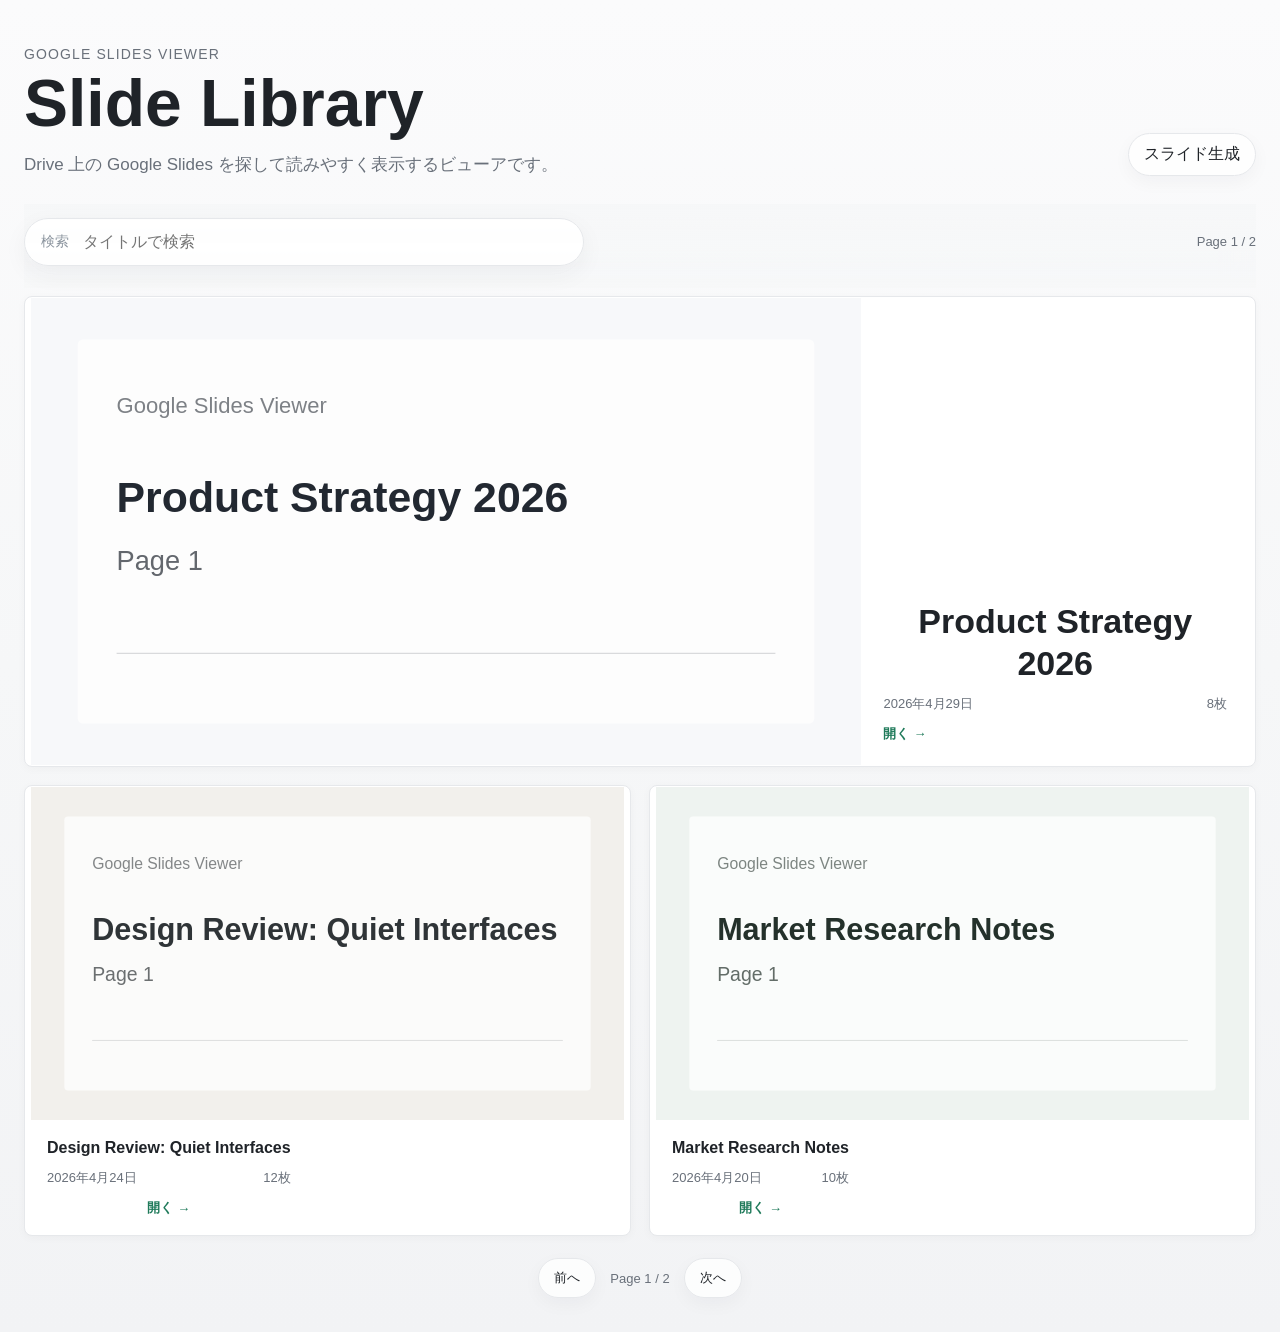
==== commit d11824b9: "Improve mobile sheet UI and viewport diagnostics" ====
--- a/index.html
+++ b/index.html
@@ -1,9 +1,9 @@
-﻿<!DOCTYPE html>
+<!DOCTYPE html>
 <html lang="ja">
 <head>
   <base target="_top">
   <meta charset="UTF-8">
-  <meta name="viewport" content="width=device-width, initial-scale=1, viewport-fit=cover">
+  <meta name="viewport" content="width=device-width, initial-scale=1.0, viewport-fit=cover">
   <meta name="theme-color" content="#111111">
   <meta name="apple-mobile-web-app-capable" content="yes">
   <meta name="apple-mobile-web-app-status-bar-style" content="black-translucent">
@@ -575,6 +575,10 @@
   white-space: nowrap;
 }
 
+.card-kicker {
+  display: none;
+}
+
 .meta {
   display: flex;
   align-items: center;
@@ -1933,13 +1937,13 @@
   z-index: 82;
   display: none;
   grid-template-columns: minmax(0, 1fr) auto;
-  gap: 10px;
-  max-height: min(44vh, 360px);
+  gap: 14px;
+  max-height: min(56vh, 480px);
   overflow-y: auto;
   margin: 0;
-  padding: 8px 14px calc(16px + env(safe-area-inset-bottom, 0px));
+  padding: 12px 16px calc(24px + env(safe-area-inset-bottom, 0px));
   border: 1px solid var(--line);
-  border-radius: 18px 18px 0 0;
+  border-radius: 20px 20px 0 0;
   background: rgba(255, 255, 255, 0.98);
   box-shadow: 0 -18px 44px rgba(31, 35, 40, 0.2);
   backdrop-filter: blur(18px);
@@ -1960,13 +1964,20 @@
   align-items: center;
   justify-content: space-between;
   gap: 12px;
-  margin-bottom: 8px;
+  margin-bottom: 10px;
 }
 
 body.mobile-layout .search-title-row h2 {
   margin: 0;
-  font-size: 18px;
+  font-size: 24px;
   line-height: 1.25;
+}
+
+body.mobile-layout .search-title-row .icon-button,
+body.mobile-layout .generation-head .icon-button {
+  width: 48px;
+  height: 48px;
+  font-size: 20px;
 }
 
 body.mobile-layout .search-toggle {
@@ -1976,21 +1987,32 @@
 body.mobile-layout .search-box {
   display: flex;
   width: 100%;
-  min-height: 48px;
-  padding: 10px 14px;
-  border-radius: 14px;
+  min-height: 64px;
+  padding: 13px 16px;
+  border-radius: 18px;
+  box-shadow: none;
 }
 
 body.mobile-layout .search-box input {
-  font-size: 16px;
+  font-size: 20px;
+  line-height: 1.35;
+}
+
+body.mobile-layout input::placeholder,
+body.mobile-layout textarea::placeholder {
+  color: #8a929c;
+  opacity: 1;
 }
 
 body.mobile-layout .search-clear {
   display: inline-flex;
   align-items: center;
   justify-content: center;
-  min-height: 48px;
-  padding: 0 14px;
+  min-height: 64px;
+  padding: 0 16px;
+  border-radius: 18px;
+  font-size: 18px;
+  font-weight: 750;
 }
 
 body.mobile-layout .gallery-page-indicator {
@@ -2002,41 +2024,55 @@
 }
 
 body.mobile-layout .gallery {
-  gap: 8px;
+  gap: 12px;
 }
 
 body.mobile-layout .slide-card,
 body.mobile-layout .pending-card,
 body.mobile-layout .slide-card.is-featured {
-  display: grid;
-  grid-template-columns: 112px minmax(0, 1fr);
-  min-height: 94px;
-  border-radius: 10px;
+  display: flex;
+  min-height: 0;
+  flex-direction: column;
+  border-radius: 14px;
   text-align: left;
-  box-shadow: 0 1px 5px rgba(31, 35, 40, 0.04);
+  box-shadow: 0 8px 22px rgba(31, 35, 40, 0.07);
+  cursor: pointer;
 }
 
 body.mobile-layout .slide-card:hover,
 body.mobile-layout .slide-card:focus-visible {
   transform: none;
-  box-shadow: 0 4px 12px rgba(31, 35, 40, 0.08);
+  border-color: var(--line-strong);
+  box-shadow: 0 10px 26px rgba(31, 35, 40, 0.1);
 }
 
 body.mobile-layout .slide-card.is-featured,
 body.mobile-layout .pending-card.is-featured {
   grid-column: auto;
+  border-color: rgba(31, 122, 90, 0.18);
+  box-shadow: 0 12px 30px rgba(31, 35, 40, 0.1);
 }
 
 body.mobile-layout .card-thumb {
-  height: 100%;
-  min-height: 94px;
-  aspect-ratio: auto;
+  width: 100%;
+  min-height: 0;
+  aspect-ratio: 16 / 9;
+  border-bottom: 1px solid var(--line);
+  background: #eef0f2;
+}
+
+body.mobile-layout .slide-card.is-featured .card-thumb {
+  aspect-ratio: 16 / 9;
+}
+
+body.mobile-layout .card-thumb img {
+  object-fit: cover;
 }
 
 body.mobile-layout .image-fallback {
-  min-height: 94px;
-  padding: 8px;
-  font-size: 11px;
+  min-height: 0;
+  padding: 14px;
+  font-size: 12px;
 }
 
 body.mobile-layout .slide-card.is-featured .card-body,
@@ -2044,17 +2080,34 @@
   display: flex;
   min-width: 0;
   flex-direction: column;
-  justify-content: center;
-  padding: 10px 12px;
+  justify-content: flex-start;
+  padding: 12px 13px 13px;
+}
+
+body.mobile-layout .slide-card.is-featured .card-body {
+  padding: 13px 14px 15px;
+}
+
+body.mobile-layout .card-kicker {
+  display: block;
+  width: fit-content;
+  margin: 0 0 7px;
+  padding: 3px 8px;
+  border-radius: 999px;
+  background: rgba(31, 122, 90, 0.09);
+  color: var(--accent);
+  font-size: 11px;
+  font-weight: 750;
+  line-height: 1.25;
 }
 
 body.mobile-layout .slide-card.is-featured .card-title,
 body.mobile-layout .card-title {
   display: -webkit-box;
-  margin: 0 0 7px;
+  margin: 0 0 8px;
   overflow: hidden;
   font-size: 16px;
-  line-height: 1.28;
+  line-height: 1.34;
   font-weight: 750;
   text-align: left;
   white-space: normal;
@@ -2062,20 +2115,49 @@
   -webkit-box-orient: vertical;
 }
 
+body.mobile-layout .slide-card.is-featured .card-title {
+  font-size: 17px;
+  line-height: 1.34;
+}
+
 body.mobile-layout .meta {
   justify-content: flex-start;
-  gap: 8px;
+  gap: 9px;
   color: var(--muted);
   font-size: 12px;
   line-height: 1.3;
 }
 
+body.mobile-layout .meta span + span::before {
+  content: "";
+  display: inline-block;
+  width: 4px;
+  height: 4px;
+  margin: 0 9px 2px 0;
+  border-radius: 999px;
+  background: var(--line-strong);
+}
+
 body.mobile-layout .source-slot {
   display: none;
 }
 
 body.mobile-layout .open-cue {
   display: none;
+}
+
+@media (orientation: landscape) {
+  body.mobile-layout .gallery {
+    grid-template-columns: repeat(2, minmax(0, 1fr));
+  }
+
+  body.mobile-layout .slide-card.is-featured {
+    grid-column: auto;
+  }
+
+  body.mobile-layout .slide-card:not(.is-featured) .card-title {
+    -webkit-line-clamp: 2;
+  }
 }
 
 body.mobile-layout .gallery-pager {
@@ -2096,21 +2178,25 @@
 
 body.mobile-layout .generation-panel {
   display: grid;
-  gap: 12px;
-  max-height: min(72vh, 620px);
-  padding: 8px 14px calc(14px + env(safe-area-inset-bottom, 0px));
-  border-radius: 18px 18px 0 0;
+  gap: 16px;
+  max-height: min(82vh, 720px);
+  padding: 12px 16px calc(24px + env(safe-area-inset-bottom, 0px));
+  border-radius: 20px 20px 0 0;
+  background: rgba(255, 255, 255, 0.98);
+  box-shadow: 0 -18px 44px rgba(31, 35, 40, 0.2);
+  backdrop-filter: blur(18px);
 }
 
 body.mobile-layout .generation-head {
   display: grid;
   grid-template-columns: minmax(0, 1fr) auto;
-  gap: 8px 10px;
+  gap: 10px 10px;
   align-items: center;
 }
 
 body.mobile-layout .generation-head h2 {
-  font-size: 18px;
+  font-size: 24px;
+  line-height: 1.25;
 }
 
 body.mobile-layout .generation-head p {
@@ -2121,28 +2207,45 @@
   grid-column: 1 / -1;
 }
 
+body.mobile-layout .mode-tabs {
+  min-height: 56px;
+  padding: 5px;
+}
+
+body.mobile-layout .mode-tab {
+  min-height: 56px;
+  font-size: 18px;
+  font-weight: 700;
+}
+
 body.mobile-layout .field-grid,
 body.mobile-layout .option-grid {
+  gap: 12px;
+}
+
+body.mobile-layout .field-box {
+  min-height: 82px;
+  align-items: flex-start;
+  flex-direction: column;
   gap: 8px;
-}
-
-body.mobile-layout .field-box {
-  min-height: 48px;
-  padding: 10px 14px;
-  border-radius: 14px;
+  padding: 14px 18px 15px;
+  border-radius: 18px;
 }
 
 body.mobile-layout .field-box span {
-  font-size: 12px;
+  font-size: 16px;
+  font-weight: 700;
+  line-height: 1.25;
 }
 
 body.mobile-layout .field-box input,
 body.mobile-layout .field-box textarea {
-  font-size: 16px;
+  font-size: 20px;
+  line-height: 1.4;
 }
 
 body.mobile-layout .field-box.is-textarea textarea {
-  min-height: 92px;
+  min-height: 150px;
 }
 
 .generation-details {
@@ -2173,21 +2276,28 @@
 }
 
 body.mobile-layout .generation-details {
-  gap: 8px;
+  gap: 10px;
+}
+
+body.mobile-layout .generation-details summary {
+  min-height: 48px;
+  display: inline-flex;
+  align-items: center;
+  font-size: 18px;
 }
 
 body.mobile-layout .generation-actions {
   position: sticky;
   bottom: 0;
-  margin: 0 -2px;
-  padding-top: 2px;
+  margin: 0 -4px;
+  padding: 8px 4px 0;
   background: linear-gradient(180deg, rgba(255, 255, 255, 0), #fff 30%);
 }
 
 body.mobile-layout .primary-button {
-  min-height: 50px;
+  min-height: 64px;
   margin-top: 0;
-  font-size: 15px;
+  font-size: 18px;
   font-weight: 750;
 }
 
@@ -2197,7 +2307,7 @@
   bottom: calc(8px + env(safe-area-inset-bottom, 0px));
   z-index: 30;
   display: grid !important;
-  grid-template-columns: repeat(2, minmax(0, 1fr));
+  grid-template-columns: repeat(3, minmax(0, 1fr));
   gap: 6px;
   padding: 6px;
 }
@@ -2208,7 +2318,7 @@
   font-size: 14px;
 }
 
-body.mobile-layout .mobile-bottom-bar button:last-child {
+body.mobile-layout .mobile-bottom-bar button.is-active {
   background: var(--ink);
   color: #fff;
 }
@@ -2223,9 +2333,37 @@
   z-index: 78;
 }
 
+.debug-panel {
+  position: fixed;
+  top: 10px;
+  left: 10px;
+  right: 10px;
+  z-index: 200;
+  max-height: min(45vh, 380px);
+  overflow: auto;
+  pointer-events: none;
+  padding: 12px;
+  border: 1px solid #d0d7de;
+  border-radius: 12px;
+  background: rgba(255, 255, 255, 0.96);
+  box-shadow: 0 18px 48px rgba(31, 35, 40, 0.22);
+  color: #1f2328;
+  font-family: ui-monospace, SFMono-Regular, Consolas, "Liberation Mono", monospace;
+  font-size: 12px;
+  line-height: 1.45;
+  white-space: pre-wrap;
+}
+
+.debug-panel strong {
+  display: block;
+  margin-bottom: 6px;
+  font-family: var(--font);
+  font-size: 14px;
+}
+
 @media screen and (max-width: 1180px) {
   body.mobile-layout .mobile-bottom-bar {
-    grid-template-columns: repeat(2, minmax(0, 1fr));
+    grid-template-columns: repeat(3, minmax(0, 1fr));
   }
 
   body.mobile-layout.generation-sheet-open .mobile-bottom-bar,
@@ -2235,11 +2373,8 @@
   }
 }
 </style>
-
-
-
 </head>
-<body>
+<body data-build="phase3e-viewport-debug-20260508">
   <main class="app">
     <section id="galleryView" class="gallery-view is-visible" aria-labelledby="galleryTitle">
       <div class="shell">
@@ -2355,6 +2490,7 @@
           <button id="galleryNextButton" class="ghost-button" type="button">次へ</button>
         </nav>
         <nav class="mobile-bottom-bar" aria-label="モバイル操作">
+          <button id="mobileLibraryButton" class="is-active" type="button">ライブラリ</button>
           <button id="mobileSearchButton" type="button">検索</button>
           <button id="mobileCreateButton" type="button">作成</button>
         </nav>
@@ -2407,11 +2543,13 @@
       </div>
     </section>
   </main>
+  <aside id="debugPanel" class="debug-panel" aria-label="Debug information" hidden></aside>
   <script>
 const INITIAL_PAGE_COUNT = 1;
 const PREFETCH_PAGE_COUNT = 3;
 const GALLERY_PAGE_SIZE = 3;
 const MOBILE_GALLERY_PAGE_SIZE = 5;
+const BUILD_ID = "phase3e-viewport-debug-20260508";
 
 const state = {
   presentations: [],
@@ -2452,6 +2590,7 @@
 function init() {
   updateResponsiveMode();
   bindEvents();
+  updateDebugPanel();
   loadPresentations();
 }
 
@@ -2468,6 +2607,7 @@
     setGenerationPanelOpen(false);
   });
   document.getElementById("searchToggle").addEventListener("click", toggleSearchPanel);
+  document.getElementById("mobileLibraryButton").addEventListener("click", showMobileLibraryHome);
   document.getElementById("mobileSearchButton").addEventListener("click", function() {
     setSearchPanelOpen(true);
   });
@@ -2641,8 +2781,9 @@
 
 function createPresentationCard(presentation, displayRank) {
   const card = document.createElement("button");
+  const isFeatured = displayRank % getGalleryPageSize() === 0;
   card.type = "button";
-  card.className = "slide-card" + (displayRank % getGalleryPageSize() === 0 ? " is-featured" : " is-secondary");
+  card.className = "slide-card" + (isFeatured ? " is-featured" : " is-secondary");
   card.onclick = function() {
     openPresentation(presentation.id);
   };
@@ -2652,10 +2793,11 @@
       imageMarkup(presentation.thumbnailUrl, presentation.title) +
     '</div>' +
     '<div class="card-body">' +
+      (isFeatured ? '<span class="card-kicker">最新スライド</span>' : '') +
       '<h2 class="card-title">' + escapeHtml(presentation.title) + '</h2>' +
       '<div class="meta">' +
+        '<span>' + formatDate(presentation.updatedAt) + '</span>' +
         '<span>' + Number(presentation.pageCount || (presentation.pages || []).length || 0) + '枚</span>' +
-        '<span>' + formatDate(presentation.updatedAt) + '</span>' +
       '</div>' +
       renderSourceSlot(presentation) +
       '<span class="open-cue">開く</span>' +
@@ -3171,6 +3313,20 @@
   state.isPrefetching = false;
   document.getElementById("viewerView").classList.remove("is-visible");
   document.getElementById("galleryView").classList.add("is-visible");
+}
+
+function showMobileLibraryHome() {
+  setSearchPanelOpen(false);
+  setGenerationPanelOpen(false);
+  const searchInput = document.getElementById("searchInput");
+  if (searchInput.value) {
+    searchInput.value = "";
+    filterPresentations("");
+  } else {
+    state.galleryPageIndex = 0;
+    renderGallery();
+  }
+  window.scrollTo({ top: 0, behavior: "smooth" });
 }
 
 function setNoteSheetOpen(isOpen) {
@@ -3292,6 +3448,7 @@
 function handleViewportChange() {
   updateViewerViewportHeight();
   updateResponsiveMode();
+  updateDebugPanel();
   if (state.isGenerationPanelOpen) {
     document.getElementById("generationSheetBackdrop").hidden = !isMobileViewport();
     document.body.classList.toggle("generation-sheet-open", isMobileViewport());
@@ -3400,8 +3557,13 @@
   panel.hidden = !isOpen;
   backdrop.hidden = !isOpen || !isMobileViewport();
   document.body.classList.toggle("generation-sheet-open", isOpen && isMobileViewport());
+  const generationDetails = document.getElementById("generationDetails");
+  if (generationDetails && isOpen && isMobileViewport()) {
+    generationDetails.open = false;
+  }
   toggle.textContent = isOpen ? "閉じる" : "スライド生成";
   toggle.setAttribute("aria-expanded", isOpen ? "true" : "false");
+  updateDebugPanel();
 }
 
 function setGenerationMode(mode) {
@@ -3431,16 +3593,16 @@
   document.body.classList.toggle("search-sheet-open", state.isSearchOpen && isMobileViewport());
   backdrop.hidden = !state.isSearchOpen || !isMobileViewport();
   document.getElementById("searchToggle").setAttribute("aria-expanded", state.isSearchOpen ? "true" : "false");
-  if (state.isSearchOpen) {
+  if (state.isSearchOpen && !isMobileViewport()) {
     window.setTimeout(function() {
       document.getElementById("searchInput").focus();
     }, 80);
   }
+  updateDebugPanel();
 }
 
 function isMobileViewport() {
-  const ua = navigator.userAgent || "";
-  const isIPhoneLike = /iPhone|iPod/i.test(ua) || (/Macintosh/i.test(ua) && navigator.maxTouchPoints > 1);
+  const isIPhoneLike = isIPhoneLikeViewport();
   const visualWidth = window.visualViewport && window.visualViewport.width
     ? window.visualViewport.width
     : window.innerWidth;
@@ -3451,6 +3613,11 @@
   );
   const coarsePointer = window.matchMedia && window.matchMedia("(hover: none), (pointer: coarse)").matches;
   return isIPhoneLike || layoutWidth <= 900 || (coarsePointer && layoutWidth <= 1180);
+}
+
+function isIPhoneLikeViewport() {
+  const ua = navigator.userAgent || "";
+  return /iPhone|iPod/i.test(ua) || (/Macintosh/i.test(ua) && navigator.maxTouchPoints > 1);
 }
 
 function updateResponsiveMode() {
@@ -3469,6 +3636,59 @@
     state.galleryPageIndex = 0;
     renderGallery();
   }
+}
+
+function updateDebugPanel() {
+  const panel = document.getElementById("debugPanel");
+  if (!panel) return;
+  const shouldShow = new URLSearchParams(window.location.search).get("debug") === "1";
+  panel.hidden = !shouldShow;
+  if (!shouldShow) return;
+
+  const readStyle = function(selector) {
+    const element = document.querySelector(selector);
+    if (!element) return selector + ": not found";
+    const style = window.getComputedStyle(element);
+    const rect = element.getBoundingClientRect();
+    return [
+      selector,
+      "font=" + style.fontSize,
+      "line=" + style.lineHeight,
+      "height=" + Math.round(rect.height * 10) / 10 + "px",
+      "minHeight=" + style.minHeight,
+      "display=" + style.display
+    ].join(" | ");
+  };
+
+  const viewportMeta = document.querySelector('meta[name="viewport"]');
+  const visualSize = window.visualViewport
+    ? Math.round(window.visualViewport.width) + "x" + Math.round(window.visualViewport.height)
+    : "n/a";
+  const lines = [
+    "build=" + BUILD_ID,
+    "bodyBuild=" + (document.body.dataset.build || ""),
+    "url=" + window.location.href,
+    "viewportMeta=" + (viewportMeta ? viewportMeta.getAttribute("content") : ""),
+    "inner=" + window.innerWidth + "x" + window.innerHeight,
+    "visual=" + visualSize,
+    "docClient=" + document.documentElement.clientWidth + "x" + document.documentElement.clientHeight,
+    "ua=" + navigator.userAgent,
+    "mobile=" + isMobileViewport(),
+    "bodyClass=" + document.body.className,
+    "htmlClass=" + document.documentElement.className,
+    readStyle(".generation-head h2"),
+    readStyle(".mode-tab"),
+    readStyle(".field-box"),
+    readStyle(".field-box span"),
+    readStyle(".field-box input"),
+    readStyle(".generation-details summary"),
+    readStyle(".primary-button"),
+    readStyle(".search-title-row h2"),
+    readStyle(".search-box"),
+    readStyle(".search-box input"),
+    readStyle(".search-clear")
+  ];
+  panel.innerHTML = "<strong>Slide Library debug</strong>" + escapeHtml(lines.join("\n"));
 }
 
 function requestGeneration() {
@@ -3824,9 +4044,5 @@
 
 document.addEventListener("DOMContentLoaded", init);
 </script>
-
-
-
-
 </body>
 </html>
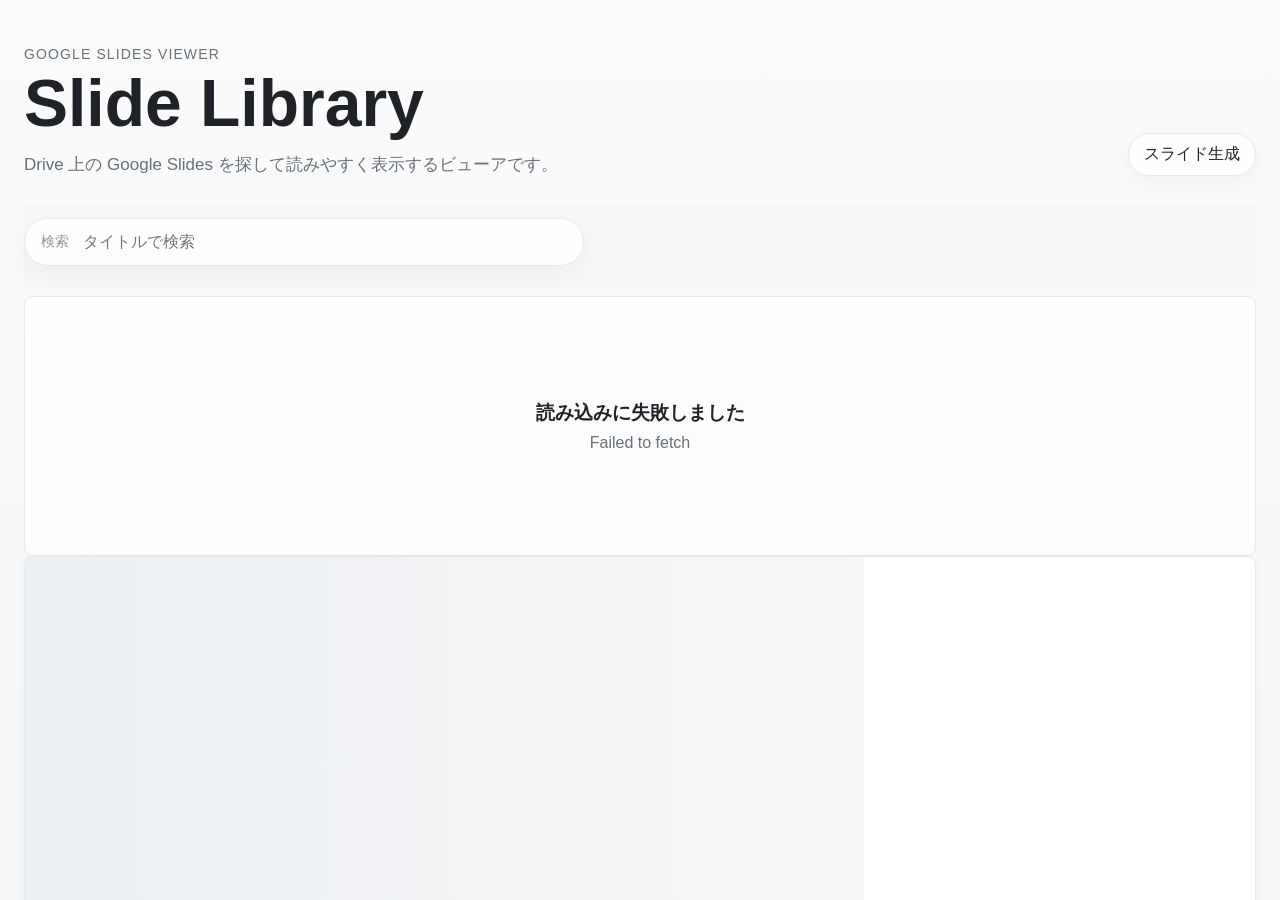
==== commit 08e9b8d4: "Migrate viewer to GitHub Pages and GAS API" ====
--- a/index.html
+++ b/index.html
@@ -1,4048 +1,12 @@
 <!DOCTYPE html>
 <html lang="ja">
 <head>
-  <base target="_top">
   <meta charset="UTF-8">
-  <meta name="viewport" content="width=device-width, initial-scale=1.0, viewport-fit=cover">
-  <meta name="theme-color" content="#111111">
-  <meta name="apple-mobile-web-app-capable" content="yes">
-  <meta name="apple-mobile-web-app-status-bar-style" content="black-translucent">
-  <title>Slide Library - Google Slides Viewer</title>
-  <style>
-:root {
-  --bg: #f6f7f8;
-  --surface: #ffffff;
-  --surface-soft: #fafafa;
-  --ink: #1f2328;
-  --muted: #69707a;
-  --muted-light: #8b949e;
-  --line: #e6e8eb;
-  --line-strong: #d7dbe0;
-  --accent: #1f7a5a;
-  --accent-ink: #ffffff;
-  --danger: #b3261e;
-  --shadow-card: 0 14px 34px rgba(31, 35, 40, 0.08);
-  --shadow-slide: 0 22px 60px rgba(31, 35, 40, 0.16);
-  --radius-lg: 8px;
-  --radius-md: 8px;
-  --radius-sm: 8px;
-  --max-width: 1240px;
-  --font: -apple-system, BlinkMacSystemFont, "Segoe UI", sans-serif;
-}
-
-* {
-  box-sizing: border-box;
-}
-
-html {
-  min-height: 100%;
-  background: var(--bg);
-}
-
-body {
-  min-height: 100%;
-  margin: 0;
-  color: var(--ink);
-  font-family: var(--font);
-  background: linear-gradient(180deg, #fbfbfc 0%, var(--bg) 50%, #f2f3f5 100%);
-}
-
-button,
-input,
-textarea {
-  font: inherit;
-}
-
-button {
-  cursor: pointer;
-}
-
-button:disabled {
-  cursor: not-allowed;
-}
-
-[hidden] {
-  display: none !important;
-}
-
-img {
-  display: block;
-  max-width: 100%;
-}
-
-.app {
-  min-height: 100vh;
-  padding: 46px 24px 34px;
-}
-
-.shell {
-  width: min(100%, var(--max-width));
-  margin: 0 auto;
-}
-
-.topbar {
-  display: flex;
-  align-items: flex-end;
-  justify-content: space-between;
-  gap: 24px;
-  margin-bottom: 24px;
-}
-
-.generation-toggle {
-  flex: 0 0 auto;
-  margin-bottom: 4px;
-}
-
-.icon-button {
-  display: inline-grid;
-  width: 36px;
-  height: 36px;
-  place-items: center;
-  border: 1px solid var(--line);
-  border-radius: 999px;
-  background: #fff;
-  color: var(--ink);
-}
-
-.sheet-close,
-.sheet-handle {
-  display: none;
-}
-
-.sheet-backdrop {
-  position: fixed;
-  inset: 0;
-  z-index: 70;
-  background: rgba(17, 17, 17, 0.32);
-  backdrop-filter: blur(3px);
-}
-
-.eyebrow {
-  margin: 0 0 10px;
-  color: var(--muted);
-  font-size: 14px;
-  letter-spacing: 0.08em;
-  text-transform: uppercase;
-}
-
-h1 {
-  margin: 0;
-  font-size: clamp(36px, 6vw, 66px);
-  line-height: 0.95;
-  letter-spacing: 0;
-}
-
-.subtitle {
-  max-width: 560px;
-  margin: 16px 0 0;
-  color: var(--muted);
-  font-size: 17px;
-  line-height: 1.7;
-}
-
-.generation-panel {
-  overflow: hidden;
-  display: grid;
-  gap: 16px;
-  margin: 0 0 18px;
-  padding: 18px;
-  border: 1px solid var(--line);
-  border-radius: var(--radius-lg);
-  background: rgba(255, 255, 255, 0.86);
-  box-shadow: 0 8px 24px rgba(31, 35, 40, 0.04);
-  animation: accordionDown 180ms ease-out;
-}
-
-.generation-panel[hidden] {
-  display: none;
-}
-
-@keyframes accordionDown {
-  from {
-    opacity: 0;
-    transform: translateY(-8px);
-  }
-
-  to {
-    opacity: 1;
-    transform: translateY(0);
-  }
-}
-
-.generation-head {
-  display: grid;
-  grid-template-columns: minmax(0, 1fr) auto;
-  gap: 18px;
-  align-items: start;
-}
-
-.generation-head h2 {
-  margin: 0;
-  font-size: 22px;
-  line-height: 1.3;
-}
-
-.generation-head p {
-  margin: 6px 0 0;
-  color: var(--muted);
-  font-size: 14px;
-  line-height: 1.6;
-}
-
-.mode-tabs {
-  display: flex;
-  gap: 4px;
-  padding: 4px;
-  border: 1px solid var(--line);
-  border-radius: 999px;
-  background: var(--surface-soft);
-}
-
-.mode-tab {
-  min-height: 36px;
-  padding: 0 13px;
-  border: 0;
-  border-radius: 999px;
-  background: transparent;
-  color: var(--muted);
-  font-size: 13px;
-}
-
-.mode-tab.is-active {
-  background: var(--ink);
-  color: #fff;
-}
-
-.field-grid,
-.option-grid {
-  display: grid;
-  gap: 12px;
-}
-
-.option-grid {
-  grid-template-columns: minmax(0, 1fr) minmax(120px, 180px);
-}
-
-.option-focus {
-  grid-column: 1 / -1;
-}
-
-.field-box,
-.search-box {
-  display: flex;
-  align-items: center;
-  gap: 12px;
-  min-width: 0;
-  padding: 13px 16px;
-  border: 1px solid var(--line);
-  border-radius: 999px;
-  background: rgba(255, 255, 255, 0.92);
-}
-
-.field-box.is-textarea {
-  align-items: flex-start;
-  border-radius: var(--radius-lg);
-}
-
-.field-box span,
-.search-box span {
-  flex: 0 0 auto;
-  color: var(--muted-light);
-  font-size: 14px;
-}
-
-.field-box input,
-.field-box textarea,
-.search-box input {
-  width: 100%;
-  min-width: 0;
-  border: 0;
-  outline: none;
-  color: var(--ink);
-  background: transparent;
-  font-size: 16px;
-}
-
-.field-box textarea {
-  resize: vertical;
-  line-height: 1.6;
-}
-
-.generation-actions {
-  display: flex;
-  justify-content: flex-end;
-}
-
-.primary-button {
-  min-height: 48px;
-  padding: 0 18px;
-  border: 1px solid var(--accent);
-  border-radius: 999px;
-  background: var(--accent);
-  color: var(--accent-ink);
-  box-shadow: 0 8px 18px rgba(31, 122, 90, 0.18);
-}
-
-.primary-button:disabled {
-  opacity: 0.58;
-}
-
-.form-message {
-  min-height: 18px;
-  margin: -2px 4px 0;
-  color: var(--muted);
-  font-size: 13px;
-}
-
-.form-message.is-error {
-  color: var(--danger);
-}
-
-.search-panel {
-  position: sticky;
-  top: 0;
-  z-index: 5;
-  display: flex;
-  align-items: center;
-  justify-content: space-between;
-  gap: 16px;
-  padding: 14px 0 22px;
-  margin-bottom: 8px;
-  background: linear-gradient(180deg, rgba(246, 247, 248, 0.96), rgba(246, 247, 248, 0.78));
-  backdrop-filter: blur(14px);
-}
-
-.search-toggle {
-  display: none;
-}
-
-.search-box {
-  width: min(100%, 560px);
-  box-shadow: 0 8px 24px rgba(31, 35, 40, 0.05);
-}
-
-.gallery-page-indicator {
-  margin: 0;
-  color: var(--muted);
-  font-size: 13px;
-  white-space: nowrap;
-}
-
-.status {
-  display: none;
-  align-items: center;
-  justify-content: center;
-  min-height: 260px;
-  padding: 42px;
-  border: 1px solid var(--line);
-  border-radius: var(--radius-lg);
-  background: rgba(255, 255, 255, 0.76);
-  color: var(--muted);
-  text-align: center;
-}
-
-.status.is-visible {
-  display: flex;
-}
-
-.status strong {
-  display: block;
-  margin-bottom: 8px;
-  color: var(--ink);
-  font-size: 19px;
-}
-
-.loader {
-  width: 22px;
-  height: 22px;
-  margin: 0 auto 16px;
-  border: 2px solid var(--line);
-  border-top-color: var(--ink);
-  border-radius: 999px;
-  animation: spin 0.8s linear infinite;
-}
-
-@keyframes spin {
-  to {
-    transform: rotate(360deg);
-  }
-}
-
-.gallery {
-  display: grid;
-  grid-template-columns: repeat(2, minmax(0, 1fr));
-  gap: 18px;
-}
-
-.generation-status-panel {
-  display: grid;
-  gap: 10px;
-  margin: 0 0 18px;
-  padding: 14px;
-  border: 1px solid var(--line);
-  border-radius: var(--radius-lg);
-  background: rgba(255, 255, 255, 0.9);
-  box-shadow: 0 8px 24px rgba(31, 35, 40, 0.04);
-}
-
-.status-panel-head,
-.pending-row {
-  display: grid;
-  grid-template-columns: minmax(0, 1fr) auto;
-  gap: 12px;
-  align-items: center;
-}
-
-.status-panel-head strong,
-.status-panel-head span {
-  display: block;
-}
-
-.status-panel-head strong {
-  font-size: 14px;
-}
-
-.status-panel-head span,
-.pending-row p,
-.pending-row time {
-  color: var(--muted);
-  font-size: 12px;
-}
-
-.pending-row {
-  grid-template-columns: auto minmax(0, 1fr) auto;
-  padding: 11px;
-  border: 1px solid var(--line);
-  border-radius: var(--radius-md);
-  background: var(--surface-soft);
-}
-
-.pending-row h2 {
-  margin: 0 0 4px;
-  overflow: hidden;
-  color: var(--ink);
-  font-size: 14px;
-  line-height: 1.35;
-  text-overflow: ellipsis;
-  white-space: nowrap;
-}
-
-.pending-row p {
-  margin: 0;
-}
-
-.pending-dot {
-  width: 10px;
-  height: 10px;
-  border-radius: 999px;
-  background: var(--accent);
-  box-shadow: 0 0 0 4px rgba(31, 122, 90, 0.1);
-}
-
-.pending-dot.is-slow {
-  background: #9a6700;
-  box-shadow: 0 0 0 4px rgba(154, 103, 0, 0.12);
-}
-
-.skeleton-card {
-  pointer-events: none;
-}
-
-.skeleton-card .card-thumb,
-.skeleton-line {
-  background: linear-gradient(90deg, #eceff2 0%, #f7f8f9 50%, #eceff2 100%);
-  background-size: 220% 100%;
-  animation: shimmer 1.2s ease-in-out infinite;
-}
-
-.skeleton-line {
-  width: 72%;
-  height: 13px;
-  margin-top: 10px;
-  border-radius: 999px;
-}
-
-.skeleton-line.is-title {
-  width: 92%;
-  height: 17px;
-  margin-top: 0;
-}
-
-@keyframes shimmer {
-  to {
-    background-position: -220% 0;
-  }
-}
-
-.slide-card,
-.pending-card {
-  display: flex;
-  flex-direction: column;
-  overflow: hidden;
-  min-width: 0;
-  border: 1px solid var(--line);
-  border-radius: var(--radius-lg);
-  background: var(--surface);
-  box-shadow: 0 2px 10px rgba(31, 35, 40, 0.03);
-  transition: transform 180ms ease, box-shadow 180ms ease, border-color 180ms ease;
-}
-
-.slide-card:hover,
-.slide-card:focus-visible {
-  transform: translateY(-5px);
-  border-color: var(--line-strong);
-  box-shadow: var(--shadow-card);
-  outline: none;
-}
-
-.pending-card {
-  border-style: dashed;
-}
-
-.slide-card.is-featured,
-.pending-card.is-featured {
-  grid-column: 1 / -1;
-}
-
-.slide-card.is-featured {
-  display: grid;
-  grid-template-columns: minmax(0, 1.5fr) minmax(280px, 0.7fr);
-  align-items: stretch;
-}
-
-.slide-card.is-featured .card-body {
-  display: flex;
-  flex-direction: column;
-  justify-content: flex-end;
-  padding: 22px;
-}
-
-.slide-card.is-featured .card-title {
-  font-size: clamp(22px, 3vw, 34px);
-  line-height: 1.25;
-  white-space: normal;
-}
-
-.card-thumb {
-  position: relative;
-  aspect-ratio: 16 / 9;
-  overflow: hidden;
-  background: #eef0f2;
-}
-
-.pending-thumb {
-  display: flex;
-  align-items: center;
-  justify-content: center;
-  width: 100%;
-  height: 100%;
-  background: linear-gradient(135deg, #eef4f1, #f6f0e8);
-  color: var(--accent);
-}
-
-.card-thumb img {
-  width: 100%;
-  height: 100%;
-  object-fit: cover;
-}
-
-.image-fallback {
-  display: flex;
-  align-items: center;
-  justify-content: center;
-  width: 100%;
-  height: 100%;
-  min-height: 120px;
-  padding: 20px;
-  color: var(--muted-light);
-  background: linear-gradient(135deg, rgba(255, 255, 255, 0.7), transparent), #eceff2;
-  font-size: 13px;
-  text-align: center;
-}
-
-.card-body {
-  padding: 16px 16px 17px;
-}
-
-.card-title {
-  margin: 0 0 10px;
-  overflow: hidden;
-  color: var(--ink);
-  font-size: 16px;
-  line-height: 1.45;
-  letter-spacing: 0;
-  text-overflow: ellipsis;
-  white-space: nowrap;
-}
-
-.card-kicker {
-  display: none;
-}
-
-.meta {
-  display: flex;
-  align-items: center;
-  justify-content: space-between;
-  gap: 12px;
-  color: var(--muted);
-  font-size: 13px;
-}
-
-.source-slot {
-  min-height: 0;
-  margin-top: 8px;
-  color: var(--muted);
-  font-size: 12px;
-}
-
-.open-cue {
-  display: inline-flex;
-  align-items: center;
-  align-self: flex-start;
-  gap: 4px;
-  margin-top: 12px;
-  color: var(--accent);
-  font-size: 13px;
-  font-weight: 700;
-}
-
-.open-cue::after {
-  content: "→";
-}
-
-.mobile-bottom-bar,
-.mobile-viewer-bar,
-.mobile-note-sheet {
-  display: none;
-}
-
-.gallery-pager {
-  display: flex;
-  align-items: center;
-  justify-content: center;
-  gap: 14px;
-  margin-top: 22px;
-  color: var(--muted);
-  font-size: 13px;
-}
-
-.gallery-pager[hidden] {
-  display: none;
-}
-
-.viewer,
-.gallery-view {
-  display: none;
-}
-
-.viewer.is-visible,
-.gallery-view.is-visible {
-  display: block;
-}
-
-body.viewer-fullscreen {
-  overflow: hidden;
-}
-
-body.viewer-fullscreen .app {
-  padding: 0;
-}
-
-body.viewer-fullscreen .viewer.is-visible {
-  position: fixed;
-  inset: 0;
-  z-index: 50;
-  overflow-y: auto;
-  padding: 14px;
-  background: var(--bg);
-}
-
-body.viewer-fullscreen .viewer .shell {
-  width: 100%;
-  max-width: none;
-}
-
-body.viewer-fullscreen .viewer-head {
-  grid-template-columns: auto minmax(0, 1fr) auto;
-  margin-bottom: 12px;
-}
-
-body.viewer-fullscreen .viewer-title h2 {
-  font-size: 18px;
-}
-
-body.viewer-fullscreen .viewer-title p {
-  margin-top: 3px;
-}
-
-body.viewer-fullscreen .viewer-grid {
-  grid-template-columns: minmax(0, 1fr) minmax(280px, 380px);
-  gap: 16px;
-  align-items: stretch;
-}
-
-body.viewer-fullscreen .stage-wrap {
-  display: flex;
-  min-height: 0;
-  flex-direction: column;
-}
-
-body.viewer-fullscreen .stage {
-  flex: 1 1 auto;
-  min-height: 0;
-}
-
-body.viewer-fullscreen .slide-frame {
-  box-shadow: none;
-}
-
-body.viewer-fullscreen .slide-frame img,
-body.viewer-fullscreen .viewer-message {
-  max-height: calc(100vh - 148px);
-}
-
-body.viewer-fullscreen .page-strip {
-  flex: 0 0 auto;
-  padding-top: 10px;
-}
-
-body.viewer-fullscreen .thumb-button {
-  flex-basis: 78px;
-}
-
-body.viewer-fullscreen .viewer-side {
-  min-height: 0;
-  max-height: calc(100vh - 92px);
-  overflow-y: auto;
-}
-
-body.viewer-fullscreen .note-content {
-  font-size: 15px;
-  line-height: 1.8;
-}
-
-.viewer-head {
-  display: grid;
-  grid-template-columns: auto minmax(0, 1fr) auto;
-  align-items: center;
-  gap: 16px;
-  margin-bottom: 22px;
-}
-
-.ghost-button,
-.nav-button {
-  border: 1px solid var(--line);
-  border-radius: 999px;
-  background: rgba(255, 255, 255, 0.82);
-  color: var(--ink);
-  box-shadow: 0 6px 18px rgba(31, 35, 40, 0.04);
-  transition: transform 160ms ease, border-color 160ms ease, background 160ms ease;
-}
-
-.ghost-button {
-  padding: 10px 15px;
-}
-
-.ghost-button:hover,
-.nav-button:hover {
-  transform: translateY(-1px);
-  border-color: var(--line-strong);
-  background: #fff;
-}
-
-.viewer-title {
-  min-width: 0;
-  text-align: center;
-}
-
-.viewer-title h2 {
-  margin: 0;
-  overflow: hidden;
-  font-size: clamp(18px, 3vw, 28px);
-  line-height: 1.25;
-  letter-spacing: 0;
-  text-overflow: ellipsis;
-  white-space: nowrap;
-}
-
-.viewer-title p {
-  margin: 6px 0 0;
-  color: var(--muted);
-  font-size: 13px;
-}
-
-.source-link {
-  min-height: 18px;
-}
-
-.source-link:empty {
-  display: none;
-}
-
-.source-link a {
-  color: var(--accent);
-  text-decoration: none;
-}
-
-.source-link a:hover {
-  text-decoration: underline;
-}
-
-.viewer-grid {
-  display: grid;
-  grid-template-columns: minmax(0, 1fr) minmax(220px, 300px);
-  gap: 26px;
-  align-items: start;
-}
-
-.stage-wrap {
-  min-width: 0;
-}
-
-.stage {
-  display: grid;
-  grid-template-columns: auto minmax(0, 1fr) auto;
-  align-items: center;
-  gap: 18px;
-}
-
-.nav-button {
-  width: 44px;
-  height: 44px;
-  color: var(--muted);
-  font-size: 26px;
-  line-height: 1;
-}
-
-.nav-button:disabled {
-  opacity: 0.4;
-  transform: none;
-}
-
-.slide-frame {
-  overflow: hidden;
-  border: 1px solid var(--line-strong);
-  border-radius: var(--radius-md);
-  background: #fff;
-  box-shadow: var(--shadow-slide);
-  touch-action: pan-y;
-}
-
-.slide-frame img {
-  width: 100%;
-  aspect-ratio: 16 / 9;
-  object-fit: contain;
-  background: #fff;
-}
-
-.viewer-message {
-  display: flex;
-  align-items: center;
-  justify-content: center;
-  aspect-ratio: 16 / 9;
-  min-height: 220px;
-  padding: 28px;
-  color: var(--muted);
-  text-align: center;
-}
-
-.viewer-message strong {
-  display: block;
-  margin-bottom: 8px;
-  color: var(--ink);
-}
-
-.viewer-message.is-error strong {
-  color: var(--danger);
-}
-
-.page-strip {
-  display: flex;
-  gap: 10px;
-  overflow-x: auto;
-  padding: 18px 2px 4px;
-  scrollbar-width: thin;
-}
-
-.thumb-button {
-  flex: 0 0 104px;
-  overflow: hidden;
-  padding: 0;
-  border: 2px solid transparent;
-  border-radius: var(--radius-sm);
-  background: #fff;
-  opacity: 0.62;
-  transition: opacity 160ms ease, transform 160ms ease, border-color 160ms ease;
-}
-
-.thumb-button:hover,
-.thumb-button.is-active {
-  opacity: 1;
-  transform: translateY(-2px);
-  border-color: var(--ink);
-}
-
-.thumb-button img,
-.thumb-button .image-fallback {
-  width: 100%;
-  aspect-ratio: 16 / 9;
-  min-height: auto;
-  object-fit: cover;
-}
-
-.viewer-side {
-  min-height: 320px;
-  padding: 20px;
-  border: 1px solid var(--line-strong);
-  border-radius: var(--radius-lg);
-  background: rgba(255, 255, 255, 0.68);
-}
-
-.viewer-side h3 {
-  margin: 0 0 10px;
-  color: var(--ink);
-  font-size: 14px;
-  letter-spacing: 0.02em;
-}
-
-.note-content {
-  color: var(--muted);
-  font-size: 14px;
-  line-height: 1.75;
-  white-space: pre-wrap;
-}
-
-.visually-hidden {
-  position: absolute;
-  overflow: hidden;
-  width: 1px;
-  height: 1px;
-  clip: rect(0, 0, 0, 0);
-  white-space: nowrap;
-}
-
-@media (max-width: 1100px) {
-  .viewer-grid {
-    grid-template-columns: 1fr;
-  }
-
-  .viewer-side {
-    min-height: auto;
-  }
-}
-
-@media (max-width: 760px) {
-  .app {
-    padding: 14px 14px calc(76px + env(safe-area-inset-bottom, 0px));
-  }
-
-  .topbar,
-  .viewer-head {
-    display: flex;
-  }
-
-  .topbar {
-    position: sticky;
-    top: 0;
-    z-index: 12;
-    align-items: center;
-    margin: -2px -4px 12px;
-    padding: 8px 4px;
-    background: rgba(246, 247, 248, 0.88);
-    backdrop-filter: blur(14px);
-  }
-
-  .eyebrow,
-  .subtitle {
-    display: none;
-  }
-
-  h1 {
-    font-size: 22px;
-    line-height: 1.1;
-  }
-
-  .generation-toggle {
-    display: none;
-  }
-
-  .generation-head,
-  .option-grid,
-  .slide-card.is-featured {
-    grid-template-columns: 1fr;
-  }
-
-  .generation-head {
-    grid-template-columns: minmax(0, 1fr) auto;
-  }
-
-  .generation-head .mode-tabs {
-    grid-column: 1 / -1;
-  }
-
-  .mode-tabs {
-    width: 100%;
-  }
-
-  .mode-tab {
-    flex: 1 1 0;
-    padding-inline: 8px;
-  }
-
-  .primary-button {
-    width: 100%;
-    margin-top: 10px;
-  }
-
-  .sheet-handle {
-    display: block;
-    width: 42px;
-    height: 5px;
-    margin: 0 auto 12px;
-    border-radius: 999px;
-    background: var(--line-strong);
-  }
-
-  .sheet-close {
-    display: inline-grid;
-  }
-
-  .generation-panel {
-    position: fixed;
-    left: 0;
-    right: 0;
-    bottom: 0;
-    z-index: 80;
-    max-height: min(88vh, 720px);
-    overflow-y: auto;
-    margin: 0;
-    padding: 10px 16px calc(18px + env(safe-area-inset-bottom, 0px));
-    border-radius: 18px 18px 0 0;
-    animation: sheetUp 200ms ease-out;
-  }
-
-  @keyframes sheetUp {
-    from {
-      transform: translateY(24px);
-      opacity: 0;
-    }
-
-    to {
-      transform: translateY(0);
-      opacity: 1;
-    }
-  }
-
-  .viewer-title {
-    margin: 18px 0 14px;
-    text-align: left;
-  }
-
-  .viewer-title h2 {
-    white-space: normal;
-  }
-
-  .gallery {
-    grid-template-columns: 1fr;
-    gap: 12px;
-  }
-
-  .slide-card,
-  .pending-card,
-  .slide-card.is-featured {
-    display: grid;
-    grid-template-columns: 118px minmax(0, 1fr);
-    min-height: 92px;
-  }
-
-  .slide-card.is-featured .card-body {
-    padding: 13px 14px;
-  }
-
-  .slide-card.is-featured .card-title,
-  .card-title {
-    display: -webkit-box;
-    margin-bottom: 8px;
-    font-size: 15px;
-    line-height: 1.35;
-    white-space: normal;
-    -webkit-line-clamp: 2;
-    -webkit-box-orient: vertical;
-  }
-
-  .card-thumb {
-    height: 100%;
-    min-height: 92px;
-    aspect-ratio: auto;
-  }
-
-  .card-body {
-    padding: 13px 14px;
-  }
-
-  .meta {
-    justify-content: flex-start;
-    gap: 10px;
-  }
-
-  .open-cue {
-    margin-top: 8px;
-  }
-
-  .search-panel {
-    position: static;
-    display: grid;
-    grid-template-columns: auto minmax(0, 1fr);
-    gap: 10px;
-    padding: 0 0 14px;
-    background: transparent;
-    backdrop-filter: none;
-  }
-
-  .search-toggle {
-    display: inline-flex;
-    align-items: center;
-    justify-content: center;
-  }
-
-  .search-box {
-    display: none;
-    width: 100%;
-  }
-
-  body.mobile-search-open .search-box {
-    display: flex;
-    grid-column: 1 / -1;
-  }
-
-  .gallery-page-indicator {
-    align-self: center;
-    margin: 0;
-    text-align: right;
-  }
-
-  .stage {
-    grid-template-columns: 1fr;
-  }
-
-  .nav-button {
-    display: none;
-  }
-
-  .thumb-button {
-    flex-basis: 86px;
-  }
-
-  .mobile-bottom-bar {
-    position: fixed;
-    left: 12px;
-    right: 12px;
-    bottom: calc(10px + env(safe-area-inset-bottom, 0px));
-    z-index: 30;
-    display: grid;
-    grid-template-columns: repeat(3, 1fr);
-    gap: 6px;
-    padding: 6px;
-    border: 1px solid rgba(215, 219, 224, 0.9);
-    border-radius: 999px;
-    background: rgba(255, 255, 255, 0.88);
-    box-shadow: 0 12px 30px rgba(31, 35, 40, 0.16);
-    backdrop-filter: blur(16px);
-  }
-
-  .mobile-bottom-bar button,
-  .mobile-viewer-bar button {
-    min-height: 40px;
-    border: 0;
-    border-radius: 999px;
-    background: transparent;
-    color: var(--ink);
-    font-size: 13px;
-    font-weight: 700;
-  }
-
-  .mobile-bottom-bar button:last-child {
-    background: var(--ink);
-    color: #fff;
-  }
-}
-
-@media (max-width: 932px) {
-  .gallery {
-    grid-template-columns: 1fr;
-  }
-
-  .slide-card.is-featured,
-  .pending-card.is-featured {
-    grid-column: auto;
-  }
-}
-
-@media (hover: none) and (pointer: coarse) and (max-width: 1180px) {
-  .gallery {
-    grid-template-columns: 1fr;
-  }
-
-  body:has(.viewer.is-visible) {
-    overflow: hidden;
-  }
-
-  .viewer.is-visible {
-    position: fixed;
-    inset: 0;
-    z-index: 50;
-    overflow: hidden;
-    padding: 8px;
-    background: var(--bg);
-  }
-
-  .viewer.is-visible .shell {
-    width: 100%;
-    height: 100%;
-    min-height: 0;
-    display: flex;
-    flex-direction: column;
-  }
-
-  body.viewer-fullscreen .viewer-head,
-  .viewer.is-visible .viewer-head {
-    display: none;
-  }
-
-  body.viewer-fullscreen .viewer-title,
-  .viewer.is-visible .viewer-title {
-    display: none;
-  }
-
-  .viewer.is-visible .ghost-button {
-    padding: 8px 10px;
-    border-color: rgba(215, 219, 224, 0.75);
-    background: rgba(255, 255, 255, 0.74);
-    font-size: 12px;
-    box-shadow: 0 4px 14px rgba(31, 35, 40, 0.1);
-    pointer-events: auto;
-  }
-
-  .mobile-bottom-bar {
-    display: grid;
-  }
-
-  body:has(.viewer.is-visible) .mobile-bottom-bar {
-    display: none;
-  }
-
-  .mobile-viewer-bar {
-    position: fixed;
-    left: 10px;
-    right: 10px;
-    bottom: calc(10px + env(safe-area-inset-bottom, 0px));
-    z-index: 76;
-    display: grid;
-    grid-template-columns: auto auto minmax(44px, 1fr) auto;
-    gap: 6px;
-    align-items: center;
-    padding: 6px;
-    border: 1px solid rgba(215, 219, 224, 0.75);
-    border-radius: 999px;
-    background: rgba(255, 255, 255, 0.82);
-    box-shadow: 0 12px 30px rgba(31, 35, 40, 0.16);
-    backdrop-filter: blur(16px);
-    transition: opacity 180ms ease, transform 180ms ease;
-  }
-
-  .mobile-viewer-bar span {
-    color: var(--muted);
-    font-size: 13px;
-    font-weight: 700;
-    text-align: center;
-  }
-
-  .mobile-note-sheet {
-    position: fixed;
-    left: 0;
-    right: 0;
-    bottom: 0;
-    z-index: 82;
-    display: block;
-    max-height: min(58vh, 520px);
-    overflow-y: auto;
-    padding: 10px 16px calc(18px + env(safe-area-inset-bottom, 0px));
-    border-radius: 18px 18px 0 0;
-    background: #fff;
-    box-shadow: 0 -18px 44px rgba(31, 35, 40, 0.22);
-  }
-
-  .mobile-note-head {
-    display: flex;
-    align-items: center;
-    justify-content: space-between;
-    gap: 12px;
-    margin-bottom: 10px;
-  }
-
-  .mobile-note-head h3 {
-    margin: 0;
-    font-size: 15px;
-  }
-
-  body.viewer-fullscreen .viewer-grid,
-  .viewer.is-visible .viewer-grid {
-    grid-template-columns: 1fr;
-    grid-template-rows: minmax(0, 58%) minmax(0, 42%);
-    flex: 1 1 auto;
-    min-height: 0;
-    gap: 8px;
-  }
-
-  .viewer.is-visible .stage-wrap {
-    min-height: 0;
-    display: flex;
-    flex-direction: column;
-  }
-
-  body.viewer-fullscreen .stage,
-  .viewer.is-visible .stage {
-    grid-template-columns: 1fr;
-    min-height: 0;
-    flex: 1 1 auto;
-  }
-
-  body.viewer-fullscreen .nav-button,
-  .viewer.is-visible .nav-button {
-    display: none;
-  }
-
-  body.viewer-fullscreen .slide-frame,
-  .viewer.is-visible .slide-frame {
-    height: 100%;
-    border-radius: 0;
-    box-shadow: none;
-  }
-
-  body.viewer-fullscreen .slide-frame img,
-  body.viewer-fullscreen .viewer-message,
-  .viewer.is-visible .slide-frame img,
-  .viewer.is-visible .viewer-message {
-    width: 100%;
-    height: 100%;
-    max-height: none;
-    object-fit: contain;
-  }
-
-  .viewer.is-visible .page-strip {
-    display: none;
-  }
-
-  body.viewer-fullscreen .viewer-side,
-  .viewer.is-visible .viewer-side {
-    min-height: 0;
-    max-height: none;
-    overflow-y: auto;
-    padding: 12px 12px 42px;
-  }
-
-  .viewer.is-visible .viewer-side h3 {
-    margin-bottom: 6px;
-  }
-
-  body.viewer-fullscreen .note-content,
-  .viewer.is-visible .note-content {
-    font-size: 13px;
-    line-height: 1.65;
-  }
-}
-
-@media (hover: none) and (pointer: coarse) and (max-width: 1180px) and (orientation: landscape) {
-  body.viewer-fullscreen .viewer-grid,
-  .viewer.is-visible .viewer-grid {
-    grid-template-columns: minmax(0, 62%) minmax(0, 38%);
-    grid-template-rows: 1fr;
-  }
-
-  body.viewer-fullscreen .viewer-side,
-  .viewer.is-visible .viewer-side {
-    padding-bottom: 42px;
-  }
-}
-
-.viewer-toast {
-  position: fixed;
-  left: 50%;
-  bottom: calc(74px + env(safe-area-inset-bottom, 0px));
-  z-index: 80;
-  max-width: min(92vw, 520px);
-  padding: 10px 14px;
-  border: 1px solid rgba(255, 255, 255, 0.16);
-  border-radius: 999px;
-  background: rgba(17, 17, 17, 0.84);
-  color: #fff;
-  font-size: 13px;
-  line-height: 1.45;
-  text-align: center;
-  transform: translateX(-50%);
-  box-shadow: 0 16px 40px rgba(0, 0, 0, 0.24);
-  backdrop-filter: blur(12px);
-}
-
-.viewer-toast[hidden] {
-  display: none;
-}
-
-body.viewer-immersive {
-  overflow: hidden;
-  background: #111;
-}
-
-body.viewer-immersive .app {
-  min-height: var(--viewer-height, 100dvh);
-  padding: 0;
-}
-
-body.viewer-immersive .gallery-view {
-  display: none;
-}
-
-body.viewer-immersive .viewer.is-visible {
-  position: fixed;
-  inset: 0;
-  z-index: 60;
-  display: block;
-  overflow: hidden;
-  width: 100vw;
-  height: var(--viewer-height, 100dvh);
-  padding: calc(8px + env(safe-area-inset-top, 0px)) calc(8px + env(safe-area-inset-right, 0px)) calc(8px + env(safe-area-inset-bottom, 0px)) calc(8px + env(safe-area-inset-left, 0px));
-  background: #111;
-  color: #fff;
-}
-
-body.viewer-immersive .viewer .shell {
-  display: flex;
-  width: 100%;
-  max-width: none;
-  height: 100%;
-  min-height: 0;
-  flex-direction: column;
-}
-
-body.viewer-immersive .viewer-grid {
-  display: grid;
-  flex: 1 1 auto;
-  min-height: 0;
-  grid-template-columns: 1fr;
-  grid-template-rows: minmax(0, 56%) minmax(0, 44%);
-  gap: 8px;
-  align-items: stretch;
-}
-
-body.viewer-immersive .stage-wrap,
-body.viewer-immersive .stage {
-  min-width: 0;
-  min-height: 0;
-}
-
-body.viewer-immersive .stage-wrap {
-  display: flex;
-  flex-direction: column;
-}
-
-body.viewer-immersive .stage {
-  display: grid;
-  flex: 1 1 auto;
-  grid-template-columns: 1fr;
-  gap: 0;
-}
-
-body.viewer-immersive .slide-frame {
-  width: 100%;
-  height: 100%;
-  border: 0;
-  border-radius: 4px;
-  background: #000;
-  box-shadow: none;
-  touch-action: pan-y;
-}
-
-body.viewer-immersive .slide-frame img,
-body.viewer-immersive .viewer-message,
-body.viewer-immersive .image-fallback {
-  width: 100%;
-  height: 100%;
-  max-height: none;
-  min-height: 0;
-  aspect-ratio: auto;
-  object-fit: contain;
-  background: #000;
-}
-
-body.viewer-immersive .viewer-message,
-body.viewer-immersive .image-fallback {
-  color: rgba(255, 255, 255, 0.72);
-}
-
-body.viewer-immersive .viewer-message strong {
-  color: #fff;
-}
-
-body.viewer-immersive .page-strip {
-  display: none;
-}
-
-body.viewer-immersive .viewer-side {
-  min-height: 0;
-  max-height: none;
-  overflow-y: auto;
-  padding: 12px 12px calc(58px + env(safe-area-inset-bottom, 0px));
-  border: 1px solid rgba(255, 255, 255, 0.12);
-  border-radius: 4px;
-  background: #181818;
-  -webkit-overflow-scrolling: touch;
-}
-
-body.viewer-immersive .viewer-side h3 {
-  margin-bottom: 8px;
-  color: rgba(255, 255, 255, 0.72);
-}
-
-body.viewer-immersive .note-content {
-  color: rgba(255, 255, 255, 0.84);
-  font-size: 13px;
-  line-height: 1.65;
-}
-
-body.viewer-immersive .viewer-head {
-  position: fixed;
-  left: calc(10px + env(safe-area-inset-left, 0px));
-  right: calc(10px + env(safe-area-inset-right, 0px));
-  bottom: calc(10px + env(safe-area-inset-bottom, 0px));
-  z-index: 75;
-  display: flex;
-  align-items: center;
-  justify-content: space-between;
-  gap: 10px;
-  margin: 0;
-  pointer-events: none;
-  transition: opacity 180ms ease, transform 180ms ease;
-}
-
-body.viewer-immersive .viewer-title {
-  display: none;
-}
-
-body.viewer-immersive .ghost-button,
-body.viewer-immersive .nav-button {
-  border-color: rgba(255, 255, 255, 0.16);
-  background: rgba(0, 0, 0, 0.46);
-  color: #fff;
-  box-shadow: 0 8px 28px rgba(0, 0, 0, 0.22);
-  backdrop-filter: blur(12px);
-  pointer-events: auto;
-}
-
-body.viewer-immersive .ghost-button {
-  min-width: 76px;
-  padding: 9px 12px;
-  font-size: 13px;
-}
-
-body.viewer-immersive .nav-button {
-  position: fixed;
-  bottom: calc(10px + env(safe-area-inset-bottom, 0px));
-  z-index: 76;
-  display: block;
-  width: 44px;
-  height: 44px;
-  font-size: 24px;
-}
-
-body.viewer-immersive #prevButton {
-  left: 50%;
-  transform: translateX(-58px);
-}
-
-body.viewer-immersive #nextButton {
-  left: 50%;
-  transform: translateX(14px);
-}
-
-body.viewer-controls-idle.viewer-immersive .viewer-head,
-body.viewer-controls-idle.viewer-immersive .nav-button,
-body.viewer-controls-idle.viewer-immersive .mobile-viewer-bar,
-body.viewer-controls-idle .viewer.is-visible .mobile-viewer-bar {
-  opacity: 0;
-  pointer-events: none;
-  transform: translateY(8px);
-}
-
-body.viewer-controls-idle.viewer-immersive #prevButton {
-  transform: translate(-58px, 8px);
-}
-
-body.viewer-controls-idle.viewer-immersive #nextButton {
-  transform: translate(14px, 8px);
-}
-
-body.viewer-fullscreen-unavailable.viewer-immersive .viewer.is-visible {
-  background: #101010;
-}
-
-@media (hover: none) and (pointer: coarse) and (max-width: 1180px) and (orientation: landscape) {
-  body.viewer-immersive .viewer-grid {
-    grid-template-columns: minmax(0, 64%) minmax(0, 36%);
-    grid-template-rows: 1fr;
-  }
-
-  body.viewer-immersive .viewer-side {
-    padding-bottom: calc(56px + env(safe-area-inset-bottom, 0px));
-  }
-}
-
-@media (hover: none) and (pointer: coarse) and (max-width: 1180px) and (orientation: portrait) {
-  body.viewer-immersive .viewer-grid {
-    grid-template-rows: minmax(0, 48%) minmax(0, 52%);
-  }
-}
-body.mobile-layout .app {
-  padding: 14px 14px calc(76px + env(safe-area-inset-bottom, 0px));
-}
-
-body.mobile-layout .topbar {
-  position: sticky;
-  top: 0;
-  z-index: 12;
-  display: flex;
-  align-items: center;
-  margin: -2px -4px 12px;
-  padding: 8px 4px;
-  background: rgba(246, 247, 248, 0.88);
-  backdrop-filter: blur(14px);
-}
-
-body.mobile-layout .eyebrow,
-body.mobile-layout .subtitle,
-body.mobile-layout .generation-toggle {
-  display: none;
-}
-
-body.mobile-layout h1 {
-  font-size: 22px;
-  line-height: 1.1;
-}
-
-body.mobile-layout .generation-panel {
-  position: fixed;
-  left: 0;
-  right: 0;
-  bottom: 0;
-  z-index: 80;
-  max-height: min(88vh, 720px);
-  overflow-y: auto;
-  margin: 0;
-  padding: 10px 16px calc(18px + env(safe-area-inset-bottom, 0px));
-  border-radius: 18px 18px 0 0;
-  animation: sheetUp 200ms ease-out;
-}
-
-body.mobile-layout .sheet-handle {
-  display: block;
-  width: 42px;
-  height: 5px;
-  margin: 0 auto 12px;
-  border-radius: 999px;
-  background: var(--line-strong);
-}
-
-body.mobile-layout .sheet-close {
-  display: inline-grid;
-}
-
-body.mobile-layout .generation-head,
-body.mobile-layout .option-grid,
-body.mobile-layout .slide-card.is-featured {
-  grid-template-columns: 1fr;
-}
-
-body.mobile-layout .generation-head {
-  grid-template-columns: minmax(0, 1fr) auto;
-}
-
-body.mobile-layout .generation-head .mode-tabs {
-  grid-column: 1 / -1;
-}
-
-body.mobile-layout .mode-tabs {
-  width: 100%;
-}
-
-body.mobile-layout .mode-tab {
-  flex: 1 1 0;
-  padding-inline: 8px;
-}
-
-body.mobile-layout .primary-button {
-  width: 100%;
-  margin-top: 10px;
-}
-
-body.mobile-layout .gallery {
-  grid-template-columns: 1fr;
-  gap: 12px;
-}
-
-body.mobile-layout .slide-card,
-body.mobile-layout .pending-card,
-body.mobile-layout .slide-card.is-featured {
-  display: grid;
-  grid-template-columns: 118px minmax(0, 1fr);
-  min-height: 92px;
-}
-
-body.mobile-layout .slide-card.is-featured,
-body.mobile-layout .pending-card.is-featured {
-  grid-column: auto;
-}
-
-body.mobile-layout .slide-card.is-featured .card-body,
-body.mobile-layout .card-body {
-  padding: 13px 14px;
-}
-
-body.mobile-layout .slide-card.is-featured .card-title,
-body.mobile-layout .card-title {
-  display: -webkit-box;
-  margin-bottom: 8px;
-  font-size: 15px;
-  line-height: 1.35;
-  white-space: normal;
-  -webkit-line-clamp: 2;
-  -webkit-box-orient: vertical;
-}
-
-body.mobile-layout .card-thumb {
-  height: 100%;
-  min-height: 92px;
-  aspect-ratio: auto;
-}
-
-body.mobile-layout .search-panel {
-  position: static;
-  display: grid;
-  grid-template-columns: auto minmax(0, 1fr);
-  gap: 10px;
-  padding: 0 0 14px;
-  background: transparent;
-  backdrop-filter: none;
-}
-
-body.mobile-layout .search-toggle {
-  display: inline-flex;
-  align-items: center;
-  justify-content: center;
-}
-
-body.mobile-layout .search-box {
-  display: none;
-  width: 100%;
-}
-
-body.mobile-layout.mobile-search-open .search-box {
-  display: flex;
-  grid-column: 1 / -1;
-}
-
-body.mobile-layout .gallery-page-indicator {
-  align-self: center;
-  margin: 0;
-  text-align: right;
-}
-
-body.mobile-layout .mobile-bottom-bar {
-  position: fixed;
-  left: 12px;
-  right: 12px;
-  bottom: calc(10px + env(safe-area-inset-bottom, 0px));
-  z-index: 30;
-  display: grid;
-  grid-template-columns: repeat(3, 1fr);
-  gap: 6px;
-  padding: 6px;
-  border: 1px solid rgba(215, 219, 224, 0.9);
-  border-radius: 999px;
-  background: rgba(255, 255, 255, 0.88);
-  box-shadow: 0 12px 30px rgba(31, 35, 40, 0.16);
-  backdrop-filter: blur(16px);
-}
-
-body.mobile-layout .mobile-bottom-bar button,
-body.mobile-layout .mobile-viewer-bar button {
-  min-height: 40px;
-  border: 0;
-  border-radius: 999px;
-  background: transparent;
-  color: var(--ink);
-  font-size: 13px;
-  font-weight: 700;
-}
-
-body.mobile-layout .mobile-bottom-bar button:last-child {
-  background: var(--ink);
-  color: #fff;
-}
-
-body.mobile-layout:has(.viewer.is-visible) {
-  overflow: hidden;
-}
-
-body.mobile-layout .viewer.is-visible {
-  position: fixed;
-  inset: 0;
-  z-index: 50;
-  overflow: hidden;
-  padding: 8px;
-  background: var(--bg);
-}
-
-body.mobile-layout .viewer.is-visible .shell {
-  width: 100%;
-  height: 100%;
-  min-height: 0;
-  display: flex;
-  flex-direction: column;
-}
-
-body.mobile-layout .viewer.is-visible .viewer-head,
-body.mobile-layout .viewer.is-visible .viewer-title,
-body.mobile-layout:has(.viewer.is-visible) .mobile-bottom-bar {
-  display: none;
-}
-
-body.mobile-layout .viewer.is-visible .viewer-grid {
-  grid-template-columns: 1fr;
-  grid-template-rows: minmax(0, 58%) minmax(0, 42%);
-  flex: 1 1 auto;
-  min-height: 0;
-  gap: 8px;
-}
-
-body.mobile-layout .viewer.is-visible .stage,
-body.mobile-layout .viewer.is-visible .stage-wrap {
-  min-height: 0;
-}
-
-body.mobile-layout .viewer.is-visible .stage {
-  grid-template-columns: 1fr;
-  flex: 1 1 auto;
-}
-
-body.mobile-layout .viewer.is-visible .nav-button,
-body.mobile-layout .viewer.is-visible .page-strip {
-  display: none;
-}
-
-body.mobile-layout .viewer.is-visible .slide-frame {
-  height: 100%;
-  border-radius: 0;
-  box-shadow: none;
-}
-
-body.mobile-layout .viewer.is-visible .slide-frame img,
-body.mobile-layout .viewer.is-visible .viewer-message {
-  width: 100%;
-  height: 100%;
-  max-height: none;
-  object-fit: contain;
-}
-
-body.mobile-layout .viewer.is-visible .viewer-side {
-  min-height: 0;
-  max-height: none;
-  overflow-y: auto;
-  padding: 12px 12px 42px;
-}
-
-body.mobile-layout .mobile-viewer-bar {
-  position: fixed;
-  left: 10px;
-  right: 10px;
-  bottom: calc(10px + env(safe-area-inset-bottom, 0px));
-  z-index: 76;
-  display: grid;
-  grid-template-columns: auto auto minmax(44px, 1fr) auto;
-  gap: 6px;
-  align-items: center;
-  padding: 6px;
-  border: 1px solid rgba(215, 219, 224, 0.75);
-  border-radius: 999px;
-  background: rgba(255, 255, 255, 0.82);
-  box-shadow: 0 12px 30px rgba(31, 35, 40, 0.16);
-  backdrop-filter: blur(16px);
-  transition: opacity 180ms ease, transform 180ms ease;
-}
-
-body.mobile-layout .mobile-viewer-bar span {
-  color: var(--muted);
-  font-size: 13px;
-  font-weight: 700;
-  text-align: center;
-}
-
-body.mobile-layout .mobile-note-sheet {
-  position: fixed;
-  left: 0;
-  right: 0;
-  bottom: 0;
-  z-index: 82;
-  display: block;
-  max-height: min(58vh, 520px);
-  overflow-y: auto;
-  padding: 10px 16px calc(18px + env(safe-area-inset-bottom, 0px));
-  border-radius: 18px 18px 0 0;
-  background: #fff;
-  box-shadow: 0 -18px 44px rgba(31, 35, 40, 0.22);
-}
-
-body.mobile-layout .mobile-note-head {
-  display: flex;
-  align-items: center;
-  justify-content: space-between;
-  gap: 12px;
-  margin-bottom: 10px;
-}
-
-.search-sheet-head,
-.search-clear {
-  display: none;
-}
-
-/* Mobile density pass: keep desktop layout intact and override the earlier coarse mobile rules. */
-body.mobile-layout .app {
-  padding: 10px 10px calc(64px + env(safe-area-inset-bottom, 0px));
-}
-
-body.mobile-layout .topbar {
-  margin: -2px 0 8px;
-  padding: 6px 0;
-}
-
-body.mobile-layout h1 {
-  font-size: 18px;
-  line-height: 1.2;
-}
-
-body.mobile-layout .search-panel {
-  position: fixed;
-  top: auto;
-  left: 0;
-  right: 0;
-  bottom: 0;
-  z-index: 82;
-  display: none;
-  grid-template-columns: minmax(0, 1fr) auto;
-  gap: 14px;
-  max-height: min(56vh, 480px);
-  overflow-y: auto;
-  margin: 0;
-  padding: 12px 16px calc(24px + env(safe-area-inset-bottom, 0px));
-  border: 1px solid var(--line);
-  border-radius: 20px 20px 0 0;
-  background: rgba(255, 255, 255, 0.98);
-  box-shadow: 0 -18px 44px rgba(31, 35, 40, 0.2);
-  backdrop-filter: blur(18px);
-  animation: sheetUp 200ms ease-out;
-}
-
-body.mobile-layout.mobile-search-open .search-panel {
-  display: grid;
-}
-
-body.mobile-layout .search-sheet-head {
-  display: block;
-  grid-column: 1 / -1;
-}
-
-body.mobile-layout .search-title-row {
-  display: flex;
-  align-items: center;
-  justify-content: space-between;
-  gap: 12px;
-  margin-bottom: 10px;
-}
-
-body.mobile-layout .search-title-row h2 {
-  margin: 0;
-  font-size: 24px;
-  line-height: 1.25;
-}
-
-body.mobile-layout .search-title-row .icon-button,
-body.mobile-layout .generation-head .icon-button {
-  width: 48px;
-  height: 48px;
-  font-size: 20px;
-}
-
-body.mobile-layout .search-toggle {
-  display: none;
-}
-
-body.mobile-layout .search-box {
-  display: flex;
-  width: 100%;
-  min-height: 64px;
-  padding: 13px 16px;
-  border-radius: 18px;
-  box-shadow: none;
-}
-
-body.mobile-layout .search-box input {
-  font-size: 20px;
-  line-height: 1.35;
-}
-
-body.mobile-layout input::placeholder,
-body.mobile-layout textarea::placeholder {
-  color: #8a929c;
-  opacity: 1;
-}
-
-body.mobile-layout .search-clear {
-  display: inline-flex;
-  align-items: center;
-  justify-content: center;
-  min-height: 64px;
-  padding: 0 16px;
-  border-radius: 18px;
-  font-size: 18px;
-  font-weight: 750;
-}
-
-body.mobile-layout .gallery-page-indicator {
-  grid-column: 1 / -1;
-  margin: -2px 2px 0;
-  color: var(--muted);
-  font-size: 13px;
-  text-align: left;
-}
-
-body.mobile-layout .gallery {
-  gap: 12px;
-}
-
-body.mobile-layout .slide-card,
-body.mobile-layout .pending-card,
-body.mobile-layout .slide-card.is-featured {
-  display: flex;
-  min-height: 0;
-  flex-direction: column;
-  border-radius: 14px;
-  text-align: left;
-  box-shadow: 0 8px 22px rgba(31, 35, 40, 0.07);
-  cursor: pointer;
-}
-
-body.mobile-layout .slide-card:hover,
-body.mobile-layout .slide-card:focus-visible {
-  transform: none;
-  border-color: var(--line-strong);
-  box-shadow: 0 10px 26px rgba(31, 35, 40, 0.1);
-}
-
-body.mobile-layout .slide-card.is-featured,
-body.mobile-layout .pending-card.is-featured {
-  grid-column: auto;
-  border-color: rgba(31, 122, 90, 0.18);
-  box-shadow: 0 12px 30px rgba(31, 35, 40, 0.1);
-}
-
-body.mobile-layout .card-thumb {
-  width: 100%;
-  min-height: 0;
-  aspect-ratio: 16 / 9;
-  border-bottom: 1px solid var(--line);
-  background: #eef0f2;
-}
-
-body.mobile-layout .slide-card.is-featured .card-thumb {
-  aspect-ratio: 16 / 9;
-}
-
-body.mobile-layout .card-thumb img {
-  object-fit: cover;
-}
-
-body.mobile-layout .image-fallback {
-  min-height: 0;
-  padding: 14px;
-  font-size: 12px;
-}
-
-body.mobile-layout .slide-card.is-featured .card-body,
-body.mobile-layout .card-body {
-  display: flex;
-  min-width: 0;
-  flex-direction: column;
-  justify-content: flex-start;
-  padding: 12px 13px 13px;
-}
-
-body.mobile-layout .slide-card.is-featured .card-body {
-  padding: 13px 14px 15px;
-}
-
-body.mobile-layout .card-kicker {
-  display: block;
-  width: fit-content;
-  margin: 0 0 7px;
-  padding: 3px 8px;
-  border-radius: 999px;
-  background: rgba(31, 122, 90, 0.09);
-  color: var(--accent);
-  font-size: 11px;
-  font-weight: 750;
-  line-height: 1.25;
-}
-
-body.mobile-layout .slide-card.is-featured .card-title,
-body.mobile-layout .card-title {
-  display: -webkit-box;
-  margin: 0 0 8px;
-  overflow: hidden;
-  font-size: 16px;
-  line-height: 1.34;
-  font-weight: 750;
-  text-align: left;
-  white-space: normal;
-  -webkit-line-clamp: 2;
-  -webkit-box-orient: vertical;
-}
-
-body.mobile-layout .slide-card.is-featured .card-title {
-  font-size: 17px;
-  line-height: 1.34;
-}
-
-body.mobile-layout .meta {
-  justify-content: flex-start;
-  gap: 9px;
-  color: var(--muted);
-  font-size: 12px;
-  line-height: 1.3;
-}
-
-body.mobile-layout .meta span + span::before {
-  content: "";
-  display: inline-block;
-  width: 4px;
-  height: 4px;
-  margin: 0 9px 2px 0;
-  border-radius: 999px;
-  background: var(--line-strong);
-}
-
-body.mobile-layout .source-slot {
-  display: none;
-}
-
-body.mobile-layout .open-cue {
-  display: none;
-}
-
-@media (orientation: landscape) {
-  body.mobile-layout .gallery {
-    grid-template-columns: repeat(2, minmax(0, 1fr));
-  }
-
-  body.mobile-layout .slide-card.is-featured {
-    grid-column: auto;
-  }
-
-  body.mobile-layout .slide-card:not(.is-featured) .card-title {
-    -webkit-line-clamp: 2;
-  }
-}
-
-body.mobile-layout .gallery-pager {
-  margin-top: 12px;
-  gap: 10px;
-}
-
-body.mobile-layout .gallery-pager .ghost-button {
-  min-height: 36px;
-  padding: 0 14px;
-}
-
-body.mobile-layout .generation-status-panel {
-  gap: 8px;
-  margin-bottom: 10px;
-  padding: 10px;
-}
-
-body.mobile-layout .generation-panel {
-  display: grid;
-  gap: 16px;
-  max-height: min(82vh, 720px);
-  padding: 12px 16px calc(24px + env(safe-area-inset-bottom, 0px));
-  border-radius: 20px 20px 0 0;
-  background: rgba(255, 255, 255, 0.98);
-  box-shadow: 0 -18px 44px rgba(31, 35, 40, 0.2);
-  backdrop-filter: blur(18px);
-}
-
-body.mobile-layout .generation-head {
-  display: grid;
-  grid-template-columns: minmax(0, 1fr) auto;
-  gap: 10px 10px;
-  align-items: center;
-}
-
-body.mobile-layout .generation-head h2 {
-  font-size: 24px;
-  line-height: 1.25;
-}
-
-body.mobile-layout .generation-head p {
-  display: none;
-}
-
-body.mobile-layout .generation-head .mode-tabs {
-  grid-column: 1 / -1;
-}
-
-body.mobile-layout .mode-tabs {
-  min-height: 56px;
-  padding: 5px;
-}
-
-body.mobile-layout .mode-tab {
-  min-height: 56px;
-  font-size: 18px;
-  font-weight: 700;
-}
-
-body.mobile-layout .field-grid,
-body.mobile-layout .option-grid {
-  gap: 12px;
-}
-
-body.mobile-layout .field-box {
-  min-height: 82px;
-  align-items: flex-start;
-  flex-direction: column;
-  gap: 8px;
-  padding: 14px 18px 15px;
-  border-radius: 18px;
-}
-
-body.mobile-layout .field-box span {
-  font-size: 16px;
-  font-weight: 700;
-  line-height: 1.25;
-}
-
-body.mobile-layout .field-box input,
-body.mobile-layout .field-box textarea {
-  font-size: 20px;
-  line-height: 1.4;
-}
-
-body.mobile-layout .field-box.is-textarea textarea {
-  min-height: 150px;
-}
-
-.generation-details {
-  display: grid;
-  gap: 10px;
-}
-
-.generation-details summary {
-  width: fit-content;
-  list-style: none;
-  cursor: pointer;
-  color: var(--accent);
-  font-size: 13px;
-  font-weight: 700;
-}
-
-.generation-details summary::-webkit-details-marker {
-  display: none;
-}
-
-.generation-details summary::after {
-  content: "＋";
-  margin-left: 6px;
-}
-
-.generation-details[open] summary::after {
-  content: "−";
-}
-
-body.mobile-layout .generation-details {
-  gap: 10px;
-}
-
-body.mobile-layout .generation-details summary {
-  min-height: 48px;
-  display: inline-flex;
-  align-items: center;
-  font-size: 18px;
-}
-
-body.mobile-layout .generation-actions {
-  position: sticky;
-  bottom: 0;
-  margin: 0 -4px;
-  padding: 8px 4px 0;
-  background: linear-gradient(180deg, rgba(255, 255, 255, 0), #fff 30%);
-}
-
-body.mobile-layout .primary-button {
-  min-height: 64px;
-  margin-top: 0;
-  font-size: 18px;
-  font-weight: 750;
-}
-
-body.mobile-layout .mobile-bottom-bar {
-  left: 12px;
-  right: 12px;
-  bottom: calc(8px + env(safe-area-inset-bottom, 0px));
-  z-index: 30;
-  display: grid !important;
-  grid-template-columns: repeat(3, minmax(0, 1fr));
-  gap: 6px;
-  padding: 6px;
-}
-
-body.mobile-layout .mobile-bottom-bar button,
-body.mobile-layout .mobile-viewer-bar button {
-  min-height: 44px;
-  font-size: 14px;
-}
-
-body.mobile-layout .mobile-bottom-bar button.is-active {
-  background: var(--ink);
-  color: #fff;
-}
-
-body.mobile-layout.generation-sheet-open .mobile-bottom-bar,
-body.mobile-layout.search-sheet-open .mobile-bottom-bar,
-body.mobile-layout:has(.viewer.is-visible) .mobile-bottom-bar {
-  display: none !important;
-}
-
-body.mobile-layout .search-backdrop {
-  z-index: 78;
-}
-
-.debug-panel {
-  position: fixed;
-  top: 10px;
-  left: 10px;
-  right: 10px;
-  z-index: 200;
-  max-height: min(45vh, 380px);
-  overflow: auto;
-  pointer-events: none;
-  padding: 12px;
-  border: 1px solid #d0d7de;
-  border-radius: 12px;
-  background: rgba(255, 255, 255, 0.96);
-  box-shadow: 0 18px 48px rgba(31, 35, 40, 0.22);
-  color: #1f2328;
-  font-family: ui-monospace, SFMono-Regular, Consolas, "Liberation Mono", monospace;
-  font-size: 12px;
-  line-height: 1.45;
-  white-space: pre-wrap;
-}
-
-.debug-panel strong {
-  display: block;
-  margin-bottom: 6px;
-  font-family: var(--font);
-  font-size: 14px;
-}
-
-@media screen and (max-width: 1180px) {
-  body.mobile-layout .mobile-bottom-bar {
-    grid-template-columns: repeat(3, minmax(0, 1fr));
-  }
-
-  body.mobile-layout.generation-sheet-open .mobile-bottom-bar,
-  body.mobile-layout.search-sheet-open .mobile-bottom-bar,
-  body.mobile-layout:has(.viewer.is-visible) .mobile-bottom-bar {
-    display: none !important;
-  }
-}
-</style>
+  <meta name="viewport" content="width=device-width, initial-scale=1.0">
+  <meta http-equiv="refresh" content="0; url=./docs/">
+  <title>Slide Library</title>
 </head>
-<body data-build="phase3e-viewport-debug-20260508">
-  <main class="app">
-    <section id="galleryView" class="gallery-view is-visible" aria-labelledby="galleryTitle">
-      <div class="shell">
-        <header class="topbar">
-          <div>
-            <p class="eyebrow">Google Slides Viewer</p>
-            <h1 id="galleryTitle">Slide Library</h1>
-            <p class="subtitle">Drive 上の Google Slides を探して読みやすく表示するビューアです。</p>
-          </div>
-          <button
-            id="generationToggle"
-            class="ghost-button generation-toggle"
-            type="button"
-            aria-expanded="false"
-            aria-controls="generationPanel"
-          >スライド生成</button>
-        </header>
-
-        <div id="generationSheetBackdrop" class="sheet-backdrop" hidden></div>
-        <form id="generationPanel" class="generation-panel" novalidate hidden>
-          <div class="sheet-handle" aria-hidden="true"></div>
-          <div class="generation-head">
-            <div>
-              <h2>スライド生成</h2>
-              <p>URLまたは調査プロンプトから、Google Slides生成ジョブを依頼します。</p>
-            </div>
-            <div class="mode-tabs" role="tablist" aria-label="生成モード">
-              <button id="urlModeButton" class="mode-tab is-active" type="button" role="tab" aria-selected="true" data-mode="url">URLから生成</button>
-              <button id="researchModeButton" class="mode-tab" type="button" role="tab" aria-selected="false" data-mode="research">リサーチから生成</button>
-            </div>
-            <button id="generationCloseButton" class="icon-button sheet-close" type="button" aria-label="閉じる">×</button>
-          </div>
-
-          <div id="urlFields" class="field-grid">
-            <label class="field-box" for="urlInput1">
-              <span>URL 1</span>
-              <input id="urlInput1" type="url" placeholder="https://example.com/article" autocomplete="url">
-            </label>
-            <label class="field-box" for="urlInput2">
-              <span>URL 2</span>
-              <input id="urlInput2" type="url" placeholder="任意: https://example.com/report" autocomplete="off">
-            </label>
-            <label class="field-box" for="urlInput3">
-              <span>URL 3</span>
-              <input id="urlInput3" type="url" placeholder="任意: https://example.com/source" autocomplete="off">
-            </label>
-          </div>
-
-          <div id="researchFields" class="field-grid" hidden>
-            <label class="field-box is-textarea" for="researchPromptInput">
-              <span>調査プロンプト</span>
-              <textarea id="researchPromptInput" rows="4" placeholder="例: 生成AIエージェント市場の最新動向を調査し、日本企業への影響を中心に整理してください。"></textarea>
-            </label>
-          </div>
-
-          <details id="generationDetails" class="generation-details" open>
-            <summary>詳細設定</summary>
-            <div class="option-grid">
-            <label class="field-box" for="audienceInput">
-              <span>対象読者</span>
-              <input id="audienceInput" type="text" placeholder="例: 経営層、開発者、営業向け" autocomplete="off">
-            </label>
-            <label class="field-box" for="pagesInput">
-              <span>目標スライド数</span>
-              <input id="pagesInput" type="number" min="1" step="1" inputmode="numeric" placeholder="例: 8">
-            </label>
-            <label class="field-box option-focus" for="focusInput">
-              <span>重点テーマ</span>
-              <input id="focusInput" type="text" placeholder="例: 日本市場への影響を中心に" autocomplete="off">
-            </label>
-            </div>
-          </details>
-
-          <div class="generation-actions">
-            <button id="generationButton" class="primary-button" type="submit">生成を依頼</button>
-          </div>
-          <p id="generationMessage" class="form-message" aria-live="polite"></p>
-        </form>
-
-        <div id="searchSheetBackdrop" class="sheet-backdrop search-backdrop" hidden></div>
-        <div id="searchPanel" class="search-panel">
-          <div class="search-sheet-head">
-            <div class="sheet-handle" aria-hidden="true"></div>
-            <div class="search-title-row">
-              <h2>検索</h2>
-              <button id="searchCloseButton" class="icon-button" type="button" aria-label="検索を閉じる">×</button>
-            </div>
-          </div>
-          <button id="searchToggle" class="ghost-button search-toggle" type="button" aria-expanded="false" aria-controls="searchInput">検索</button>
-          <label class="search-box" for="searchInput">
-            <span aria-hidden="true">検索</span>
-            <input id="searchInput" type="search" placeholder="タイトルで検索" autocomplete="off">
-          </label>
-          <button id="searchClearButton" class="ghost-button search-clear" type="button">クリア</button>
-          <p id="galleryPageIndicator" class="gallery-page-indicator"></p>
-        </div>
-
-        <div id="loadingState" class="status is-visible" role="status" aria-live="polite">
-          <div>
-            <div class="loader" aria-hidden="true"></div>
-            <strong>スライドを読み込んでいます</strong>
-            <span>Google Slidesライブラリを準備しています。</span>
-          </div>
-        </div>
-
-        <div id="errorState" class="status" role="alert"></div>
-        <div id="emptyState" class="status"></div>
-        <div id="generationStatusPanel" class="generation-status-panel" aria-live="polite" hidden></div>
-        <div id="gallery" class="gallery" aria-live="polite"></div>
-        <nav id="galleryPager" class="gallery-pager" aria-label="スライド一覧ページ送り" hidden>
-          <button id="galleryPrevButton" class="ghost-button" type="button">前へ</button>
-          <span id="galleryPagerText"></span>
-          <button id="galleryNextButton" class="ghost-button" type="button">次へ</button>
-        </nav>
-        <nav class="mobile-bottom-bar" aria-label="モバイル操作">
-          <button id="mobileLibraryButton" class="is-active" type="button">ライブラリ</button>
-          <button id="mobileSearchButton" type="button">検索</button>
-          <button id="mobileCreateButton" type="button">作成</button>
-        </nav>
-      </div>
-    </section>
-
-    <section id="viewerView" class="viewer" aria-labelledby="viewerTitle">
-      <div class="shell">
-        <header class="viewer-head">
-          <button class="ghost-button" type="button" onclick="showGallery()">戻る</button>
-          <div class="viewer-title">
-            <h2 id="viewerTitle"></h2>
-            <p id="pageIndicator"></p>
-            <p id="sourceLink" class="source-link"></p>
-          </div>
-          <button id="fullscreenButton" class="ghost-button" type="button" onclick="toggleViewerFullscreen()">&#20840;&#30011;&#38754;</button>
-        </header>
-
-        <div class="viewer-grid">
-          <div class="stage-wrap">
-            <div class="stage">
-              <button id="prevButton" class="nav-button" type="button" onclick="prevPage()" aria-label="Previous page">&lsaquo;</button>
-              <div id="slideFrame" class="slide-frame"></div>
-              <button id="nextButton" class="nav-button" type="button" onclick="nextPage()" aria-label="Next page">&rsaquo;</button>
-            </div>
-            <div id="pageStrip" class="page-strip" aria-label="ページサムネイル一覧"></div>
-          </div>
-
-          <aside class="viewer-side" aria-label="Speaker notes">
-            <h3>Speaker Notes</h3>
-            <div id="speakerNoteContent" class="note-content"></div>
-          </aside>
-        </div>
-        <div id="noteSheetBackdrop" class="sheet-backdrop note-backdrop" hidden></div>
-        <section id="mobileNoteSheet" class="mobile-note-sheet" aria-label="スピーカーノート" hidden>
-          <div class="sheet-handle" aria-hidden="true"></div>
-          <div class="mobile-note-head">
-            <h3>Speaker Notes</h3>
-            <button id="noteSheetCloseButton" class="icon-button" type="button" aria-label="ノートを閉じる">×</button>
-          </div>
-          <div id="mobileNoteContent" class="note-content"></div>
-        </section>
-        <nav class="mobile-viewer-bar" aria-label="スライド操作">
-          <button type="button" onclick="showGallery()">戻る</button>
-          <button id="mobileNoteButton" type="button">ノート</button>
-          <span id="mobilePageIndicator"></span>
-          <button type="button" onclick="toggleViewerFullscreen()">全画面</button>
-        </nav>
-        <div id="viewerToast" class="viewer-toast" role="status" aria-live="polite" hidden></div>
-      </div>
-    </section>
-  </main>
-  <aside id="debugPanel" class="debug-panel" aria-label="Debug information" hidden></aside>
-  <script>
-const INITIAL_PAGE_COUNT = 1;
-const PREFETCH_PAGE_COUNT = 3;
-const GALLERY_PAGE_SIZE = 3;
-const MOBILE_GALLERY_PAGE_SIZE = 5;
-const BUILD_ID = "phase3e-viewport-debug-20260508";
-
-const state = {
-  presentations: [],
-  filteredPresentations: [],
-  currentPresentation: null,
-  currentPageIndex: 0,
-  isSlideshowMode: false,
-  isReading: false,
-  speechRate: 1.0,
-  pendingUrls: [],
-  pollingTimer: null,
-  knownIds: new Set(),
-  isRequestingGeneration: false,
-  touchStartX: null,
-  touchStartY: null,
-  pageWindowRequests: {},
-  prefetchQueue: {},
-  isPrefetching: false,
-  generationMode: "url",
-  isGenerationPanelOpen: false,
-  isSearchOpen: false,
-  pendingStatusTimer: null,
-  isNoteSheetOpen: false,
-  galleryPageIndex: 0,
-  isMobileLayout: false,
-  controlsIdleTimer: null,
-  toastTimer: null,
-  fullscreenRequestId: 0
-};
-
-const samplePresentations = [
-  createSamplePresentation("product-strategy-2026", "Product Strategy 2026", "https://example.com/product-strategy", "2026-04-29T00:00:00Z", "f7f8fa", "222831", 8),
-  createSamplePresentation("design-review", "Design Review: Quiet Interfaces", "https://example.com/design-review", "2026-04-24T09:30:00Z", "f2f0ec", "2f3437", 12),
-  createSamplePresentation("market-research", "Market Research Notes", "https://example.com/market-research", "2026-04-20T15:10:00Z", "eef3f0", "24312b", 10),
-  createSamplePresentation("quarterly-planning", "Quarterly Planning Deck https://example.com/quarterly-planning", "", "2026-04-12T12:00:00Z", "f5f1f1", "332a2a", 6)
-];
-
-function init() {
-  updateResponsiveMode();
-  bindEvents();
-  updateDebugPanel();
-  loadPresentations();
-}
-
-function bindEvents() {
-  document.getElementById("searchInput").addEventListener("input", function(event) {
-    filterPresentations(event.target.value);
-  });
-
-  document.getElementById("generationToggle").addEventListener("click", toggleGenerationPanel);
-  document.getElementById("generationCloseButton").addEventListener("click", function() {
-    setGenerationPanelOpen(false);
-  });
-  document.getElementById("generationSheetBackdrop").addEventListener("click", function() {
-    setGenerationPanelOpen(false);
-  });
-  document.getElementById("searchToggle").addEventListener("click", toggleSearchPanel);
-  document.getElementById("mobileLibraryButton").addEventListener("click", showMobileLibraryHome);
-  document.getElementById("mobileSearchButton").addEventListener("click", function() {
-    setSearchPanelOpen(true);
-  });
-  document.getElementById("searchCloseButton").addEventListener("click", function() {
-    setSearchPanelOpen(false);
-  });
-  document.getElementById("searchSheetBackdrop").addEventListener("click", function() {
-    setSearchPanelOpen(false);
-  });
-  document.getElementById("searchClearButton").addEventListener("click", function() {
-    document.getElementById("searchInput").value = "";
-    filterPresentations("");
-    if (state.isSearchOpen) {
-      document.getElementById("searchInput").focus();
-    }
-  });
-  document.getElementById("mobileCreateButton").addEventListener("click", function() {
-    setGenerationPanelOpen(true);
-  });
-  document.getElementById("mobileNoteButton").addEventListener("click", function() {
-    setNoteSheetOpen(true);
-  });
-  document.getElementById("noteSheetCloseButton").addEventListener("click", function() {
-    setNoteSheetOpen(false);
-  });
-  document.getElementById("noteSheetBackdrop").addEventListener("click", function() {
-    setNoteSheetOpen(false);
-  });
-
-  document.querySelectorAll(".mode-tab").forEach(function(button) {
-    button.addEventListener("click", function() {
-      setGenerationMode(button.dataset.mode || "url");
-    });
-  });
-
-  document.getElementById("galleryPrevButton").addEventListener("click", function() {
-    changeGalleryPage(-1);
-  });
-
-  document.getElementById("galleryNextButton").addEventListener("click", function() {
-    changeGalleryPage(1);
-  });
-
-  document.getElementById("generationPanel").addEventListener("submit", function(event) {
-    event.preventDefault();
-    requestGeneration();
-  });
-
-  const slideFrame = document.getElementById("slideFrame");
-  slideFrame.addEventListener("touchstart", function(event) {
-    if (!state.currentPresentation || !event.changedTouches.length) return;
-    state.touchStartX = event.changedTouches[0].clientX;
-    state.touchStartY = event.changedTouches[0].clientY;
-  }, { passive: true });
-
-  slideFrame.addEventListener("touchend", function(event) {
-    if (!state.currentPresentation || state.touchStartX === null || !event.changedTouches.length) return;
-    const dx = event.changedTouches[0].clientX - state.touchStartX;
-    const dy = event.changedTouches[0].clientY - state.touchStartY;
-    state.touchStartX = null;
-    state.touchStartY = null;
-    if (Math.abs(dx) < 40 || Math.abs(dx) < Math.abs(dy)) return;
-    if (dx < 0) nextPage();
-    if (dx > 0) prevPage();
-  }, { passive: true });
-
-  const viewer = document.getElementById("viewerView");
-  ["click", "touchstart", "mousemove"].forEach(function(eventName) {
-    viewer.addEventListener(eventName, wakeViewerControls, { passive: true });
-  });
-
-  document.addEventListener("keydown", function(event) {
-    if (event.key === "Escape" && state.isGenerationPanelOpen) {
-      setGenerationPanelOpen(false);
-      return;
-    }
-    if (event.key === "Escape" && state.isSearchOpen) {
-      setSearchPanelOpen(false);
-      return;
-    }
-    if (!state.currentPresentation) return;
-    if (event.key === "ArrowRight") nextPage();
-    if (event.key === "ArrowLeft") prevPage();
-    if (event.key === "Escape") {
-      if (state.isNoteSheetOpen) {
-        setNoteSheetOpen(false);
-      } else if (state.isGenerationPanelOpen) {
-        setGenerationPanelOpen(false);
-      } else if (isViewerImmersive()) {
-        exitViewerFullscreen();
-      } else {
-        showGallery();
-      }
-    }
-    wakeViewerControls();
-  });
-
-  document.addEventListener("fullscreenchange", handleFullscreenChange);
-  document.addEventListener("webkitfullscreenchange", handleFullscreenChange);
-  document.addEventListener("fullscreenerror", handleFullscreenError);
-  document.addEventListener("webkitfullscreenerror", handleFullscreenError);
-  window.addEventListener("orientationchange", handleViewportChange);
-  window.addEventListener("resize", handleViewportChange);
-  if (window.visualViewport) {
-    window.visualViewport.addEventListener("resize", handleViewportChange);
-  }
-}
-
-function loadPresentations() {
-  showLoading(true);
-  hideError();
-
-  if (isGasRuntime()) {
-    google.script.run
-      .withSuccessHandler(function(presentations) {
-        setPresentations(presentations || []);
-      })
-      .withFailureHandler(function(error) {
-        showLoading(false);
-        showError(error && error.message ? error.message : String(error));
-      })
-      .getPresentationsMeta();
-    return;
-  }
-
-  window.setTimeout(function() {
-    setPresentations(samplePresentations);
-  }, 350);
-}
-
-function setPresentations(presentations) {
-  state.presentations = sortPresentations(presentations || []);
-  state.filteredPresentations = filterPresentationList(document.getElementById("searchInput").value);
-  state.galleryPageIndex = 0;
-  state.knownIds = new Set(state.presentations.map(function(presentation) {
-    return presentation.id;
-  }));
-  showLoading(false);
-  renderGallery();
-}
-
-function renderGallery() {
-  const gallery = document.getElementById("gallery");
-  gallery.innerHTML = "";
-  hideError();
-  renderGenerationStatusPanel();
-
-  const items = state.filteredPresentations;
-  const pageCount = getGalleryPageCount(items.length);
-  state.galleryPageIndex = Math.min(state.galleryPageIndex, Math.max(pageCount - 1, 0));
-  const pageSize = getGalleryPageSize();
-  const start = state.galleryPageIndex * pageSize;
-  const visibleItems = items.slice(start, start + pageSize);
-
-  visibleItems.forEach(function(item, index) {
-    const displayRank = start + index;
-    gallery.appendChild(createPresentationCard(item, displayRank));
-  });
-
-  if (!state.filteredPresentations.length) {
-    showEmpty("表示できるスライドがありません", "検索条件を変えるか、Drive の対象フォルダを確認してください。");
-    renderGalleryPager(items.length);
-    return;
-  }
-
-  hideEmpty();
-  renderGalleryPager(items.length);
-  hydrateGalleryThumbnails(visibleItems, true);
-  warmHiddenPresentationThumbnails(visibleItems);
-}
-
-function createPresentationCard(presentation, displayRank) {
-  const card = document.createElement("button");
-  const isFeatured = displayRank % getGalleryPageSize() === 0;
-  card.type = "button";
-  card.className = "slide-card" + (isFeatured ? " is-featured" : " is-secondary");
-  card.onclick = function() {
-    openPresentation(presentation.id);
-  };
-
-  card.innerHTML =
-    '<div class="card-thumb">' +
-      imageMarkup(presentation.thumbnailUrl, presentation.title) +
-    '</div>' +
-    '<div class="card-body">' +
-      (isFeatured ? '<span class="card-kicker">最新スライド</span>' : '') +
-      '<h2 class="card-title">' + escapeHtml(presentation.title) + '</h2>' +
-      '<div class="meta">' +
-        '<span>' + formatDate(presentation.updatedAt) + '</span>' +
-        '<span>' + Number(presentation.pageCount || (presentation.pages || []).length || 0) + '枚</span>' +
-      '</div>' +
-      renderSourceSlot(presentation) +
-      '<span class="open-cue">開く</span>' +
-    '</div>';
-
-  return card;
-}
-
-function renderSourceSlot(presentation) {
-  return presentation.sourceLabel
-    ? '<div class="source-slot">' + escapeHtml(presentation.sourceLabel) + '</div>'
-    : '';
-}
-
-function getGalleryPageCount(total) {
-  return Math.max(1, Math.ceil(total / getGalleryPageSize()));
-}
-
-function getGalleryPageSize() {
-  return isMobileViewport() ? MOBILE_GALLERY_PAGE_SIZE : GALLERY_PAGE_SIZE;
-}
-
-function renderGalleryPager(total) {
-  const pager = document.getElementById("galleryPager");
-  const pagerText = document.getElementById("galleryPagerText");
-  const indicator = document.getElementById("galleryPageIndicator");
-  const pageCount = getGalleryPageCount(total);
-  const query = document.getElementById("searchInput").value.trim();
-  const pageText = total
-    ? (query ? total + "件" : "Page " + (state.galleryPageIndex + 1) + " / " + pageCount)
-    : "";
-
-  pager.hidden = total <= getGalleryPageSize();
-  pagerText.textContent = pageText;
-  indicator.textContent = pageText;
-  document.getElementById("galleryPrevButton").disabled = state.galleryPageIndex <= 0;
-  document.getElementById("galleryNextButton").disabled = state.galleryPageIndex >= pageCount - 1;
-}
-
-function changeGalleryPage(delta) {
-  const total = state.filteredPresentations.length;
-  const pageCount = getGalleryPageCount(total);
-  state.galleryPageIndex = Math.max(0, Math.min(state.galleryPageIndex + delta, pageCount - 1));
-  renderGallery();
-  window.scrollTo({ top: 0, behavior: "smooth" });
-}
-
-function warmHiddenPresentationThumbnails(visibleItems) {
-  if (!isGasRuntime()) return;
-  const visibleIds = new Set(visibleItems.filter(function(item) {
-    return typeof item !== "string";
-  }).map(function(item) {
-    return item.id;
-  }));
-  const missing = state.filteredPresentations.some(function(presentation) {
-    return !visibleIds.has(presentation.id) && !presentation.thumbnailUrl;
-  });
-  if (!missing) return;
-  window.setTimeout(function() {
-    if (isGasRuntime()) {
-      hydrateGalleryThumbnails(
-        state.filteredPresentations.filter(function(presentation) {
-          return !visibleIds.has(presentation.id) && !presentation.thumbnailUrl;
-        }),
-        false
-      );
-    }
-  }, 250);
-}
-
-function hydrateGalleryThumbnails(items, shouldRender) {
-  if (!isGasRuntime()) return;
-  const targets = items.filter(function(item) {
-    return typeof item !== "string" && item.id && !item.thumbnailUrl && !item.isThumbnailLoading;
-  });
-  targets.slice(0, shouldRender ? getGalleryPageSize() : 6).forEach(function(presentation) {
-    presentation.isThumbnailLoading = true;
-    google.script.run
-      .withSuccessHandler(function(meta) {
-        presentation.isThumbnailLoading = false;
-        mergeSinglePresentationMeta(meta);
-        if (shouldRender) {
-          renderGallery();
-        } else {
-          scheduleRemainingThumbnailHydration();
-        }
-      })
-      .withFailureHandler(function() {
-        presentation.isThumbnailLoading = false;
-      })
-      .getPresentationFirstThumbnail(presentation.id);
-  });
-}
-
-function scheduleRemainingThumbnailHydration() {
-  window.setTimeout(function() {
-    hydrateGalleryThumbnails(
-      state.filteredPresentations.filter(function(presentation) {
-        return !presentation.thumbnailUrl;
-      }),
-      false
-    );
-  }, 250);
-}
-
-function mergeSinglePresentationMeta(meta) {
-  if (!meta || !meta.id) return;
-  state.presentations = state.presentations.map(function(item) {
-    if (item.id !== meta.id) return item;
-    return Object.assign({}, item, meta, { pages: item.pages || meta.pages || [] });
-  });
-  state.filteredPresentations = filterPresentationList(document.getElementById("searchInput").value);
-}
-
-function renderGenerationStatusPanel() {
-  const panel = document.getElementById("generationStatusPanel");
-  if (!state.pendingUrls.length) {
-    panel.hidden = true;
-    panel.innerHTML = "";
-    stopPendingStatusTimer();
-    return;
-  }
-
-  panel.hidden = false;
-  panel.innerHTML =
-    '<div class="status-panel-head">' +
-      '<div><strong>生成依頼を確認中</strong><span>新しいスライドが表示されるまで自動で確認します。</span></div>' +
-      '<span>' + state.pendingUrls.length + '件</span>' +
-    '</div>' +
-    state.pendingUrls.map(function(item) {
-      const status = getPendingStatus(item);
-      return '<article class="pending-row">' +
-        '<div class="pending-dot is-' + status.kind + '"></div>' +
-        '<div>' +
-          '<h2>' + escapeHtml(item.label) + '</h2>' +
-          '<p>' + escapeHtml(status.text) + '</p>' +
-        '</div>' +
-        '<time>' + formatElapsed(item.createdAt) + '</time>' +
-      '</article>';
-    }).join("");
-}
-
-function getPendingStatus(item) {
-  const elapsed = Date.now() - item.createdAt;
-  if (elapsed < 10000) {
-    return { kind: "sent", text: "送信済み" };
-  }
-  if (elapsed < 90000) {
-    return { kind: "waiting", text: "生成処理の開始を待っています" };
-  }
-  if (elapsed < 300000) {
-    return { kind: "checking", text: "ライブラリへの反映を確認しています" };
-  }
-  return { kind: "slow", text: "時間がかかっています。完了後に一覧へ表示されます" };
-}
-
-function startPendingStatusTimer() {
-  if (state.pendingStatusTimer) return;
-  state.pendingStatusTimer = window.setInterval(renderGenerationStatusPanel, 1000);
-}
-
-function stopPendingStatusTimer() {
-  if (!state.pendingStatusTimer) return;
-  window.clearInterval(state.pendingStatusTimer);
-  state.pendingStatusTimer = null;
-}
-
-function formatElapsed(startedAt) {
-  const seconds = Math.max(0, Math.floor((Date.now() - startedAt) / 1000));
-  if (seconds < 60) return seconds + "秒前";
-  return Math.floor(seconds / 60) + "分前";
-}
-
-function openPresentation(presentationId) {
-  const presentation = state.presentations.find(function(item) {
-    return item.id === presentationId;
-  });
-
-  if (!presentation) {
-    showError("指定されたスライドが見つかりませんでした。");
-    return;
-  }
-
-  state.currentPresentation = presentation;
-  state.currentPageIndex = 0;
-  state.pageWindowRequests = {};
-  state.prefetchQueue = {};
-  state.isPrefetching = false;
-  document.getElementById("galleryView").classList.remove("is-visible");
-  document.getElementById("viewerView").classList.add("is-visible");
-  ensurePagePlaceholders(presentation);
-  renderViewerShell();
-
-  if (isGasRuntime()) {
-    renderViewer();
-    loadPageWindow(presentationId, 0, INITIAL_PAGE_COUNT, true);
-  } else {
-    presentation.pages = presentation.localPages || presentation.pages || [];
-    renderViewer();
-  }
-
-  window.scrollTo({ top: 0, behavior: "smooth" });
-}
-
-function ensurePagePlaceholders(presentation) {
-  const pageCount = Number(presentation.pageCount || (presentation.pages || []).length || 0);
-  if (!presentation.pages || presentation.pages.length !== pageCount || presentation.pages.some(function(page) { return !page; })) {
-    const existing = presentation.pages || [];
-    presentation.pages = [];
-    for (let index = 0; index < pageCount; index += 1) {
-      presentation.pages[index] = existing[index] || createPagePlaceholder(index, presentation);
-    }
-  }
-}
-
-function createPagePlaceholder(index, presentation) {
-  const isFirstPagePreview = index === 0 && presentation && presentation.thumbnailUrl;
-  return {
-    pageObjectId: '',
-    pageNumber: index + 1,
-    imageUrl: isFirstPagePreview ? presentation.thumbnailUrl : '',
-    speakerNote: '',
-    hasSpeakerNote: false,
-    isPreview: Boolean(isFirstPagePreview),
-    isLoaded: false
-  };
-}
-
-function loadPageWindow(presentationId, startIndex, count, isPriority) {
-  const presentation = state.currentPresentation;
-  if (!presentation || presentation.id !== presentationId) return;
-
-  const pageCount = Number(presentation.pageCount || 0);
-  if (!pageCount) return;
-
-  const safeStart = Math.max(0, Math.min(startIndex, pageCount - 1));
-  const safeCount = Math.max(1, Math.min(count, pageCount - safeStart));
-  const requestKey = presentationId + ':' + safeStart + ':' + safeCount;
-
-  if (state.pageWindowRequests[requestKey]) return;
-  if (!hasUnloadedPage(presentation, safeStart, safeCount)) return;
-
-  state.pageWindowRequests[requestKey] = true;
-
-  if (isPriority) {
-    showPageLoadingIfCurrentWindow(safeStart, safeCount);
-  }
-
-  google.script.run
-    .withSuccessHandler(function(result) {
-      delete state.pageWindowRequests[requestKey];
-      mergePageWindow(presentationId, result);
-      if (isPriority) {
-        renderViewer();
-      }
-      queueRemainingPrefetch(presentationId);
-    })
-    .withFailureHandler(function(error) {
-      delete state.pageWindowRequests[requestKey];
-      if (isPriority) {
-        showViewerError(error && error.message ? error.message : String(error));
-      }
-    })
-    .getPresentationPageWindow(presentationId, safeStart, safeCount);
-}
-
-function mergePageWindow(presentationId, result) {
-  const presentation = state.currentPresentation && state.currentPresentation.id === presentationId
-    ? state.currentPresentation
-    : state.presentations.find(function(item) { return item.id === presentationId; });
-
-  if (!presentation || !result) return;
-
-  presentation.pageCount = result.pageCount || presentation.pageCount;
-  ensurePagePlaceholders(presentation);
-
-  (result.pages || []).forEach(function(page, offset) {
-    const index = Number(result.startIndex || 0) + offset;
-    presentation.pages[index] = Object.assign({}, page, { isLoaded: true });
-  });
-
-  const stored = state.presentations.find(function(item) {
-    return item.id === presentationId;
-  });
-  if (stored && stored !== presentation) {
-    stored.pages = presentation.pages;
-  }
-
-  if (state.currentPresentation && state.currentPresentation.id === presentationId) {
-    renderViewer();
-  }
-}
-
-function hasUnloadedPage(presentation, startIndex, count) {
-  for (let index = startIndex; index < startIndex + count; index += 1) {
-    if (!presentation.pages[index] || !presentation.pages[index].isLoaded) {
-      return true;
-    }
-  }
-  return false;
-}
-
-function showPageLoadingIfCurrentWindow(startIndex, count) {
-  const current = state.currentPageIndex;
-  if (current < startIndex || current >= startIndex + count) return;
-  showViewerLoading();
-}
-
-function queueRemainingPrefetch(presentationId) {
-  const presentation = state.currentPresentation;
-  if (!presentation || presentation.id !== presentationId || !isGasRuntime()) return;
-  const pageCount = Number(presentation.pageCount || 0);
-
-  for (let index = 0; index < pageCount; index += PREFETCH_PAGE_COUNT) {
-    if (hasUnloadedPage(presentation, index, PREFETCH_PAGE_COUNT)) {
-      state.prefetchQueue[presentationId + ':' + index] = {
-        presentationId: presentationId,
-        startIndex: index,
-        count: PREFETCH_PAGE_COUNT
-      };
-    }
-  }
-
-  runNextPrefetch();
-}
-
-function runNextPrefetch() {
-  if (state.isPrefetching || !isGasRuntime()) return;
-  const keys = Object.keys(state.prefetchQueue);
-  if (!keys.length) return;
-
-  const key = keys[0];
-  const next = state.prefetchQueue[key];
-  delete state.prefetchQueue[key];
-  state.isPrefetching = true;
-
-  google.script.run
-    .withSuccessHandler(function(result) {
-      state.isPrefetching = false;
-      mergePageWindow(next.presentationId, result);
-      runNextPrefetch();
-    })
-    .withFailureHandler(function() {
-      state.isPrefetching = false;
-      runNextPrefetch();
-    })
-    .getPresentationPageWindow(next.presentationId, next.startIndex, next.count);
-}
-
-function renderViewerShell() {
-  const presentation = state.currentPresentation;
-  if (!presentation) return;
-  document.getElementById("viewerTitle").textContent = presentation.title;
-  renderSourceLink();
-  renderSpeakerNote();
-}
-
-function renderViewer() {
-  const presentation = state.currentPresentation;
-  if (!presentation) return;
-  ensurePagePlaceholders(presentation);
-
-  const pages = presentation.pages || [];
-  const page = pages[state.currentPageIndex];
-  const total = Number(presentation.pageCount || pages.length || 0);
-
-  renderViewerShell();
-  document.getElementById("pageIndicator").textContent = total
-    ? "Page " + (state.currentPageIndex + 1) + " / " + total
-    : "No pages";
-  document.getElementById("mobilePageIndicator").textContent = total
-    ? (state.currentPageIndex + 1) + " / " + total
-    : "";
-
-  document.getElementById("prevButton").disabled = state.currentPageIndex <= 0;
-  document.getElementById("nextButton").disabled = state.currentPageIndex >= total - 1;
-
-  const slideFrame = document.getElementById("slideFrame");
-  if (page && (page.isLoaded || page.imageUrl)) {
-    slideFrame.innerHTML = imageMarkup(page.imageUrl, presentation.title + " page " + page.pageNumber);
-    if (!page.isLoaded && isGasRuntime()) {
-      loadPageWindow(presentation.id, state.currentPageIndex, INITIAL_PAGE_COUNT, true);
-    }
-  } else if (page) {
-    slideFrame.innerHTML = '<div class="viewer-message"><div><div class="loader" aria-hidden="true"></div><strong>ページを読み込んでいます</strong><span>このページを優先取得しています。</span></div></div>';
-    if (isGasRuntime()) {
-      loadPageWindow(presentation.id, state.currentPageIndex, INITIAL_PAGE_COUNT, true);
-    }
-  } else {
-    slideFrame.innerHTML = '<div class="image-fallback">ページ画像がありません</div>';
-  }
-
-  renderPageStrip();
-  renderSpeakerNote();
-}
-
-function showViewerLoading() {
-  document.getElementById("pageIndicator").textContent = "ページを読み込んでいます";
-  document.getElementById("prevButton").disabled = true;
-  document.getElementById("nextButton").disabled = true;
-  document.getElementById("slideFrame").innerHTML =
-    '<div class="viewer-message"><div><div class="loader" aria-hidden="true"></div><strong>ページを読み込んでいます</strong><span>サムネイルとスピーカーノートを取得中です。</span></div></div>';
-  document.getElementById("pageStrip").innerHTML = "";
-  renderSpeakerNote("ページ読み込み後に表示します。");
-}
-
-function showViewerError(message) {
-  document.getElementById("pageIndicator").textContent = "ページ読み込み失敗";
-  document.getElementById("slideFrame").innerHTML =
-    '<div class="viewer-message is-error"><div><strong>ページを読み込めませんでした</strong><span>' + escapeHtml(message) + '</span></div></div>';
-  document.getElementById("pageStrip").innerHTML = "";
-  renderSpeakerNote("ページを読み込めなかったため、ノートを表示できません。");
-}
-
-function renderPageStrip() {
-  const pageStrip = document.getElementById("pageStrip");
-  const pages = state.currentPresentation ? state.currentPresentation.pages || [] : [];
-  pageStrip.innerHTML = "";
-
-  pages.forEach(function(page, index) {
-    const button = document.createElement("button");
-    button.type = "button";
-    button.className = "thumb-button" + (index === state.currentPageIndex ? " is-active" : "");
-    button.setAttribute("aria-label", "Page " + page.pageNumber);
-    button.onclick = function() {
-      goToPage(index);
-    };
-    button.innerHTML = page.isLoaded || page.imageUrl
-      ? imageMarkup(page.imageUrl, "Page " + page.pageNumber)
-      : '<div class="image-fallback">Page ' + page.pageNumber + '</div>';
-    pageStrip.appendChild(button);
-  });
-}
-
-function renderSpeakerNote(fallbackMessage) {
-  const noteContent = document.getElementById("speakerNoteContent");
-  const mobileNoteContent = document.getElementById("mobileNoteContent");
-  const pages = state.currentPresentation ? state.currentPresentation.pages || [] : [];
-  const page = pages[state.currentPageIndex];
-  let text = "";
-
-  if (fallbackMessage) {
-    text = fallbackMessage;
-    noteContent.textContent = text;
-    mobileNoteContent.textContent = text;
-    return;
-  }
-
-  if (page && !page.isLoaded) {
-    text = "このページのスピーカーノートを読み込んでいます。";
-    noteContent.textContent = text;
-    mobileNoteContent.textContent = text;
-    return;
-  }
-
-  if (page && page.hasSpeakerNote) {
-    text = page.speakerNote || "";
-    noteContent.textContent = text;
-    mobileNoteContent.textContent = text;
-    return;
-  }
-
-  text = "このページにはスピーカーノートがありません。";
-  noteContent.textContent = text;
-  mobileNoteContent.textContent = text;
-}
-
-function renderSourceLink() {
-  const sourceLink = document.getElementById("sourceLink");
-  sourceLink.innerHTML = "";
-}
-
-function goToPage(index) {
-  const presentation = state.currentPresentation;
-  const pages = presentation ? presentation.pages || [] : [];
-  if (index < 0 || index >= pages.length) return;
-  state.currentPageIndex = index;
-  renderViewer();
-  if (isGasRuntime() && presentation && (!pages[index] || !pages[index].isLoaded)) {
-    loadPageWindow(presentation.id, index, INITIAL_PAGE_COUNT, true);
-  }
-}
-
-function nextPage() {
-  goToPage(state.currentPageIndex + 1);
-}
-
-function prevPage() {
-  goToPage(state.currentPageIndex - 1);
-}
-
-function filterPresentations(keyword) {
-  state.filteredPresentations = filterPresentationList(keyword);
-  state.galleryPageIndex = 0;
-  renderGallery();
-}
-
-function filterPresentationList(keyword) {
-  const query = String(keyword || "").trim().toLowerCase();
-  return state.presentations.filter(function(presentation) {
-    const haystack = [presentation.title, presentation.description].join(" ").toLowerCase();
-    return haystack.indexOf(query) !== -1;
-  });
-}
-
-function showGallery() {
-  exitViewerFullscreen();
-  setNoteSheetOpen(false);
-  state.currentPresentation = null;
-  state.currentPageIndex = 0;
-  state.pageWindowRequests = {};
-  state.prefetchQueue = {};
-  state.isPrefetching = false;
-  document.getElementById("viewerView").classList.remove("is-visible");
-  document.getElementById("galleryView").classList.add("is-visible");
-}
-
-function showMobileLibraryHome() {
-  setSearchPanelOpen(false);
-  setGenerationPanelOpen(false);
-  const searchInput = document.getElementById("searchInput");
-  if (searchInput.value) {
-    searchInput.value = "";
-    filterPresentations("");
-  } else {
-    state.galleryPageIndex = 0;
-    renderGallery();
-  }
-  window.scrollTo({ top: 0, behavior: "smooth" });
-}
-
-function setNoteSheetOpen(isOpen) {
-  state.isNoteSheetOpen = isOpen;
-  const sheet = document.getElementById("mobileNoteSheet");
-  const backdrop = document.getElementById("noteSheetBackdrop");
-  sheet.hidden = !isOpen;
-  backdrop.hidden = !isOpen;
-  document.body.classList.toggle("note-sheet-open", isOpen);
-  if (isOpen) {
-    renderSpeakerNote();
-  }
-}
-
-function toggleSlideshow() {
-  state.isSlideshowMode = !state.isSlideshowMode;
-}
-
-function toggleViewerFullscreen() {
-  const viewer = document.getElementById("viewerView");
-  const fullscreenElement = getFullscreenElement();
-
-  if (fullscreenElement || isViewerImmersive()) {
-    exitViewerFullscreen();
-    return;
-  }
-
-  state.fullscreenRequestId += 1;
-  const requestId = state.fullscreenRequestId;
-  document.body.classList.add("viewer-immersive");
-  document.body.classList.remove("viewer-fullscreen-unavailable");
-  updateViewerViewportHeight();
-  syncFullscreenButton();
-  wakeViewerControls();
-  showOrientationHint();
-
-  const requestFullscreen = viewer.requestFullscreen ||
-    viewer.webkitRequestFullscreen ||
-    viewer.webkitRequestFullScreen ||
-    viewer.msRequestFullscreen;
-  if (requestFullscreen) {
-    try {
-      const result = requestFullscreen.call(viewer, { navigationUI: "hide" });
-      if (result && result.catch) {
-        result
-          .then(function() {
-            if (requestId === state.fullscreenRequestId) {
-              document.body.classList.add("viewer-native-fullscreen");
-              document.body.classList.remove("viewer-fullscreen-unavailable");
-              syncFullscreenButton();
-            }
-          })
-          .catch(function() {
-            markFullscreenUnavailable();
-          });
-      } else {
-        window.setTimeout(function() {
-          if (requestId !== state.fullscreenRequestId) return;
-          if (getFullscreenElement()) {
-            document.body.classList.add("viewer-native-fullscreen");
-            document.body.classList.remove("viewer-fullscreen-unavailable");
-          } else {
-            markFullscreenUnavailable();
-          }
-          syncFullscreenButton();
-        }, 350);
-      }
-    } catch (error) {
-      markFullscreenUnavailable();
-    }
-  } else {
-    markFullscreenUnavailable();
-  }
-}
-
-function exitViewerFullscreen() {
-  state.fullscreenRequestId += 1;
-  clearViewerControlsTimer();
-  hideViewerToast();
-  document.body.classList.remove("viewer-immersive", "viewer-native-fullscreen", "viewer-fullscreen-unavailable", "viewer-controls-idle", "viewer-fullscreen");
-
-  const fullscreenElement = getFullscreenElement();
-  const exitFullscreen = document.exitFullscreen ||
-    document.webkitExitFullscreen ||
-    document.webkitCancelFullScreen ||
-    document.msExitFullscreen;
-
-  if (fullscreenElement && exitFullscreen) {
-    try {
-      const result = exitFullscreen.call(document);
-      if (result && result.catch) {
-        result.catch(function() {});
-      }
-    } catch (error) {}
-  }
-
-  syncFullscreenButton();
-}
-
-function handleFullscreenChange() {
-  const isNativeFullscreen = Boolean(getFullscreenElement());
-  document.body.classList.toggle("viewer-native-fullscreen", isNativeFullscreen);
-  if (isViewerImmersive() && isNativeFullscreen) {
-    document.body.classList.remove("viewer-fullscreen-unavailable");
-  }
-  if (!isNativeFullscreen && document.body.classList.contains("viewer-native-fullscreen")) {
-    document.body.classList.remove("viewer-native-fullscreen");
-  }
-  updateViewerViewportHeight();
-  syncFullscreenButton();
-}
-
-function handleFullscreenError() {
-  if (isViewerImmersive()) {
-    markFullscreenUnavailable();
-  }
-}
-
-function handleViewportChange() {
-  updateViewerViewportHeight();
-  updateResponsiveMode();
-  updateDebugPanel();
-  if (state.isGenerationPanelOpen) {
-    document.getElementById("generationSheetBackdrop").hidden = !isMobileViewport();
-    document.body.classList.toggle("generation-sheet-open", isMobileViewport());
-  }
-  if (state.isSearchOpen) {
-    document.getElementById("searchSheetBackdrop").hidden = !isMobileViewport();
-    document.body.classList.toggle("search-sheet-open", isMobileViewport());
-  }
-  showOrientationHint();
-}
-
-function updateViewerViewportHeight() {
-  const height = window.visualViewport && window.visualViewport.height
-    ? window.visualViewport.height
-    : window.innerHeight;
-  document.documentElement.style.setProperty("--viewer-height", Math.max(1, Math.round(height)) + "px");
-}
-
-function getFullscreenElement() {
-  return document.fullscreenElement ||
-    document.webkitFullscreenElement ||
-    document.webkitFullScreenElement ||
-    document.msFullscreenElement ||
-    null;
-}
-
-function isViewerImmersive() {
-  return document.body.classList.contains("viewer-immersive");
-}
-
-function markFullscreenUnavailable() {
-  document.body.classList.add("viewer-fullscreen-unavailable");
-  document.body.classList.remove("viewer-native-fullscreen");
-  showViewerToast("\u30d6\u30e9\u30a6\u30b6\u5236\u7d04\u306b\u3088\u308a\u5b8c\u5168\u5168\u753b\u9762\u3067\u306f\u3042\u308a\u307e\u305b\u3093\u3002\u8868\u793a\u9818\u57df\u3092\u6700\u5927\u5316\u3057\u3066\u3044\u307e\u3059\u3002");
-  syncFullscreenButton();
-}
-
-function showOrientationHint() {
-  if (!isViewerImmersive()) return;
-  const isPortrait = window.matchMedia && window.matchMedia("(orientation: portrait)").matches;
-  if (isPortrait && isCoarsePointer()) {
-    showViewerToast("\u6a2a\u5411\u304d\u306b\u3059\u308b\u3068\u3001\u30b9\u30e9\u30a4\u30c9\u3068\u30ce\u30fc\u30c8\u3092\u4e26\u3079\u3066\u898b\u3089\u308c\u307e\u3059\u3002");
-  }
-}
-
-function isCoarsePointer() {
-  return window.matchMedia && window.matchMedia("(hover: none) and (pointer: coarse)").matches;
-}
-
-function showViewerToast(message) {
-  const toast = document.getElementById("viewerToast");
-  if (!toast) return;
-  toast.textContent = message;
-  toast.hidden = false;
-  window.clearTimeout(state.toastTimer);
-  state.toastTimer = window.setTimeout(function() {
-    toast.hidden = true;
-  }, 3200);
-}
-
-function hideViewerToast() {
-  const toast = document.getElementById("viewerToast");
-  window.clearTimeout(state.toastTimer);
-  if (toast) {
-    toast.hidden = true;
-  }
-}
-
-function wakeViewerControls() {
-  if (!isViewerImmersive() && !(state.currentPresentation && isMobileViewport())) return;
-  document.body.classList.remove("viewer-controls-idle");
-  clearViewerControlsTimer();
-  state.controlsIdleTimer = window.setTimeout(function() {
-    if (isViewerImmersive() || (state.currentPresentation && isMobileViewport())) {
-      document.body.classList.add("viewer-controls-idle");
-    }
-  }, 2600);
-}
-
-function clearViewerControlsTimer() {
-  window.clearTimeout(state.controlsIdleTimer);
-  state.controlsIdleTimer = null;
-}
-
-function syncFullscreenButton() {
-  const button = document.getElementById("fullscreenButton");
-  if (!button) return;
-
-  const isFullscreen = Boolean(getFullscreenElement()) || isViewerImmersive();
-  button.textContent = isFullscreen ? "\u89e3\u9664" : "\u5168\u753b\u9762";
-  button.setAttribute("aria-pressed", isFullscreen ? "true" : "false");
-}
-
-function toggleGenerationPanel() {
-  setGenerationPanelOpen(!state.isGenerationPanelOpen);
-}
-
-function setGenerationPanelOpen(isOpen) {
-  if (isOpen && isMobileViewport()) {
-    setSearchPanelOpen(false);
-  }
-  state.isGenerationPanelOpen = isOpen;
-  const panel = document.getElementById("generationPanel");
-  const toggle = document.getElementById("generationToggle");
-  const backdrop = document.getElementById("generationSheetBackdrop");
-  panel.hidden = !isOpen;
-  backdrop.hidden = !isOpen || !isMobileViewport();
-  document.body.classList.toggle("generation-sheet-open", isOpen && isMobileViewport());
-  const generationDetails = document.getElementById("generationDetails");
-  if (generationDetails && isOpen && isMobileViewport()) {
-    generationDetails.open = false;
-  }
-  toggle.textContent = isOpen ? "閉じる" : "スライド生成";
-  toggle.setAttribute("aria-expanded", isOpen ? "true" : "false");
-  updateDebugPanel();
-}
-
-function setGenerationMode(mode) {
-  state.generationMode = mode === "research" ? "research" : "url";
-  const isResearch = state.generationMode === "research";
-  document.getElementById("urlFields").hidden = isResearch;
-  document.getElementById("researchFields").hidden = !isResearch;
-  document.querySelectorAll(".mode-tab").forEach(function(button) {
-    const active = button.dataset.mode === state.generationMode;
-    button.classList.toggle("is-active", active);
-    button.setAttribute("aria-selected", active ? "true" : "false");
-  });
-  setGenerationMessage("");
-}
-
-function toggleSearchPanel() {
-  setSearchPanelOpen(!state.isSearchOpen);
-}
-
-function setSearchPanelOpen(isOpen) {
-  if (isOpen && isMobileViewport()) {
-    setGenerationPanelOpen(false);
-  }
-  state.isSearchOpen = isOpen;
-  const backdrop = document.getElementById("searchSheetBackdrop");
-  document.body.classList.toggle("mobile-search-open", state.isSearchOpen);
-  document.body.classList.toggle("search-sheet-open", state.isSearchOpen && isMobileViewport());
-  backdrop.hidden = !state.isSearchOpen || !isMobileViewport();
-  document.getElementById("searchToggle").setAttribute("aria-expanded", state.isSearchOpen ? "true" : "false");
-  if (state.isSearchOpen && !isMobileViewport()) {
-    window.setTimeout(function() {
-      document.getElementById("searchInput").focus();
-    }, 80);
-  }
-  updateDebugPanel();
-}
-
-function isMobileViewport() {
-  const isIPhoneLike = isIPhoneLikeViewport();
-  const visualWidth = window.visualViewport && window.visualViewport.width
-    ? window.visualViewport.width
-    : window.innerWidth;
-  const layoutWidth = Math.min(
-    visualWidth || Number.POSITIVE_INFINITY,
-    document.documentElement.clientWidth || Number.POSITIVE_INFINITY,
-    window.innerWidth || Number.POSITIVE_INFINITY
-  );
-  const coarsePointer = window.matchMedia && window.matchMedia("(hover: none), (pointer: coarse)").matches;
-  return isIPhoneLike || layoutWidth <= 900 || (coarsePointer && layoutWidth <= 1180);
-}
-
-function isIPhoneLikeViewport() {
-  const ua = navigator.userAgent || "";
-  return /iPhone|iPod/i.test(ua) || (/Macintosh/i.test(ua) && navigator.maxTouchPoints > 1);
-}
-
-function updateResponsiveMode() {
-  const enabled = isMobileViewport();
-  const changed = state.isMobileLayout !== enabled;
-  state.isMobileLayout = enabled;
-  document.documentElement.classList.toggle("mobile-layout", enabled);
-  document.body.classList.toggle("mobile-layout", enabled);
-  document.getElementById("searchSheetBackdrop").hidden = !state.isSearchOpen || !enabled;
-  document.body.classList.toggle("search-sheet-open", state.isSearchOpen && enabled);
-  const generationDetails = document.getElementById("generationDetails");
-  if (generationDetails && changed) {
-    generationDetails.open = !enabled;
-  }
-  if (changed && state.filteredPresentations.length) {
-    state.galleryPageIndex = 0;
-    renderGallery();
-  }
-}
-
-function updateDebugPanel() {
-  const panel = document.getElementById("debugPanel");
-  if (!panel) return;
-  const shouldShow = new URLSearchParams(window.location.search).get("debug") === "1";
-  panel.hidden = !shouldShow;
-  if (!shouldShow) return;
-
-  const readStyle = function(selector) {
-    const element = document.querySelector(selector);
-    if (!element) return selector + ": not found";
-    const style = window.getComputedStyle(element);
-    const rect = element.getBoundingClientRect();
-    return [
-      selector,
-      "font=" + style.fontSize,
-      "line=" + style.lineHeight,
-      "height=" + Math.round(rect.height * 10) / 10 + "px",
-      "minHeight=" + style.minHeight,
-      "display=" + style.display
-    ].join(" | ");
-  };
-
-  const viewportMeta = document.querySelector('meta[name="viewport"]');
-  const visualSize = window.visualViewport
-    ? Math.round(window.visualViewport.width) + "x" + Math.round(window.visualViewport.height)
-    : "n/a";
-  const lines = [
-    "build=" + BUILD_ID,
-    "bodyBuild=" + (document.body.dataset.build || ""),
-    "url=" + window.location.href,
-    "viewportMeta=" + (viewportMeta ? viewportMeta.getAttribute("content") : ""),
-    "inner=" + window.innerWidth + "x" + window.innerHeight,
-    "visual=" + visualSize,
-    "docClient=" + document.documentElement.clientWidth + "x" + document.documentElement.clientHeight,
-    "ua=" + navigator.userAgent,
-    "mobile=" + isMobileViewport(),
-    "bodyClass=" + document.body.className,
-    "htmlClass=" + document.documentElement.className,
-    readStyle(".generation-head h2"),
-    readStyle(".mode-tab"),
-    readStyle(".field-box"),
-    readStyle(".field-box span"),
-    readStyle(".field-box input"),
-    readStyle(".generation-details summary"),
-    readStyle(".primary-button"),
-    readStyle(".search-title-row h2"),
-    readStyle(".search-box"),
-    readStyle(".search-box input"),
-    readStyle(".search-clear")
-  ];
-  panel.innerHTML = "<strong>Slide Library debug</strong>" + escapeHtml(lines.join("\n"));
-}
-
-function requestGeneration() {
-  const payloadResult = collectGenerationPayload();
-
-  setGenerationMessage("");
-  if (!payloadResult.ok) {
-    setGenerationMessage(payloadResult.message, true);
-    return;
-  }
-
-  const payload = payloadResult.payload;
-  const pendingLabel = createPendingLabel(payload);
-  setGenerationSubmitting(true);
-
-  if (isGasRuntime()) {
-    google.script.run
-      .withSuccessHandler(function(result) {
-        if (!result || !result.ok) {
-          setGenerationSubmitting(false);
-          setGenerationMessage("生成依頼の送信に失敗しました。", true);
-          return;
-        }
-        onGenerationRequested(pendingLabel);
-      })
-      .withFailureHandler(function(error) {
-        setGenerationSubmitting(false);
-        removePendingCard(pendingLabel);
-        setGenerationMessage(error && error.message ? error.message : String(error), true);
-      })
-      .requestSlideGeneration(payload);
-    return;
-  }
-
-  window.setTimeout(function() {
-    onGenerationRequested(pendingLabel);
-    window.setTimeout(function() {
-      completeLocalGeneration(pendingLabel);
-    }, 2500);
-  }, 500);
-}
-
-function collectGenerationPayload() {
-  const payload = {
-    mode: state.generationMode,
-    urls: [],
-    researchPrompt: "",
-    audience: document.getElementById("audienceInput").value.trim(),
-    focus: document.getElementById("focusInput").value.trim(),
-    pages: document.getElementById("pagesInput").value.trim()
-  };
-
-  if (state.generationMode === "research") {
-    payload.researchPrompt = document.getElementById("researchPromptInput").value.trim();
-    if (!payload.researchPrompt) {
-      return { ok: false, message: "調査プロンプトを入力してください。" };
-    }
-  } else {
-    payload.urls = [1, 2, 3].map(function(index) {
-      return document.getElementById("urlInput" + index).value.trim();
-    }).filter(Boolean);
-    if (!payload.urls.length) {
-      return { ok: false, message: "URLを1件以上入力してください。" };
-    }
-    if (payload.urls.length > 3) {
-      return { ok: false, message: "URLは最大3件まで指定できます。" };
-    }
-    if (payload.urls.some(function(url) { return !/^https?:\/\/\S+/i.test(url); })) {
-      return { ok: false, message: "URLは http:// または https:// で始まる形式で入力してください。" };
-    }
-  }
-
-  if (payload.pages && !/^\d+$/.test(payload.pages)) {
-    return { ok: false, message: "目標スライド数は整数で入力してください。" };
-  }
-
-  return {
-    ok: true,
-    payload: {
-      urls: payload.urls,
-      researchPrompt: payload.researchPrompt,
-      audience: payload.audience,
-      focus: payload.focus,
-      pages: payload.pages ? Number(payload.pages) : undefined
-    }
-  };
-}
-
-function createPendingLabel(payload) {
-  if (payload.researchPrompt) {
-    return "リサーチ: " + payload.researchPrompt;
-  }
-  return payload.urls.join(", ");
-}
-
-function onGenerationRequested(label) {
-  setGenerationSubmitting(false);
-  setGenerationMessage("生成依頼を送信しました。");
-  clearGenerationInputs();
-  addPendingCard(label);
-  if (isMobileViewport()) {
-    setGenerationPanelOpen(false);
-  }
-  startPolling();
-}
-
-function clearGenerationInputs() {
-  ["urlInput1", "urlInput2", "urlInput3", "researchPromptInput"].forEach(function(id) {
-    const node = document.getElementById(id);
-    if (node) node.value = "";
-  });
-}
-
-function setGenerationSubmitting(isSubmitting) {
-  state.isRequestingGeneration = isSubmitting;
-  const button = document.getElementById("generationButton");
-  button.disabled = isSubmitting;
-  button.textContent = isSubmitting ? "送信中..." : "生成を依頼";
-}
-
-function setGenerationMessage(message, isError) {
-  const messageNode = document.getElementById("generationMessage");
-  messageNode.textContent = message || "";
-  messageNode.classList.toggle("is-error", Boolean(isError));
-}
-
-function addPendingCard(url) {
-  if (!state.pendingUrls.some(function(item) { return item.label === url; })) {
-    state.pendingUrls.unshift({
-      label: url,
-      createdAt: Date.now()
-    });
-  }
-  state.galleryPageIndex = 0;
-  startPendingStatusTimer();
-  renderGallery();
-}
-
-function removePendingCard(url) {
-  state.pendingUrls = state.pendingUrls.filter(function(item) {
-    return item.label !== url;
-  });
-  renderGallery();
-  if (!state.pendingUrls.length) {
-    stopPolling();
-  }
-}
-
-function startPolling() {
-  if (state.pollingTimer) return;
-  state.pollingTimer = window.setInterval(refreshPresentationsMeta, 30000);
-}
-
-function stopPolling() {
-  if (!state.pollingTimer) return;
-  window.clearInterval(state.pollingTimer);
-  state.pollingTimer = null;
-}
-
-function refreshPresentationsMeta() {
-  if (!state.pendingUrls.length) {
-    stopPolling();
-    return;
-  }
-
-  if (isGasRuntime()) {
-    google.script.run
-      .withSuccessHandler(function(presentations) {
-        mergePresentationMeta(presentations || []);
-      })
-      .withFailureHandler(function(error) {
-        setGenerationMessage(error && error.message ? error.message : String(error), true);
-      })
-      .warmPresentationsCache();
-  }
-}
-
-function mergePresentationMeta(presentations) {
-  const incoming = sortPresentations(presentations);
-  const newItems = incoming.filter(function(presentation) {
-    return !state.knownIds.has(presentation.id);
-  });
-
-  state.presentations = incoming.map(function(meta) {
-    const existing = state.presentations.find(function(item) {
-      return item.id === meta.id;
-    });
-    return existing
-      ? Object.assign({}, meta, {
-          thumbnailUrl: meta.thumbnailUrl || existing.thumbnailUrl || "",
-          thumbnailFetchedAt: meta.thumbnailFetchedAt || existing.thumbnailFetchedAt || "",
-          pages: existing.pages && existing.pages.length ? existing.pages : meta.pages
-        })
-      : meta;
-  });
-
-  state.knownIds = new Set(state.presentations.map(function(presentation) {
-    return presentation.id;
-  }));
-
-  if (newItems.length && state.pendingUrls.length) {
-    state.pendingUrls.splice(0, Math.min(newItems.length, state.pendingUrls.length));
-  }
-
-  state.filteredPresentations = filterPresentationList(document.getElementById("searchInput").value);
-  state.galleryPageIndex = 0;
-  renderGallery();
-  if (!state.pendingUrls.length) {
-    stopPolling();
-  }
-}
-
-function completeLocalGeneration(url) {
-  const generated = createSamplePresentation(
-    "generated-" + Date.now(),
-    "Generated Slides",
-    url,
-    new Date().toISOString(),
-    "edf4f2",
-    "1f3d34",
-    5
-  );
-  mergePresentationMeta(state.presentations.concat([generated]));
-}
-
-function showLoading(isVisible) {
-  document.getElementById("loadingState").classList.toggle("is-visible", isVisible);
-  if (isVisible) {
-    renderGallerySkeleton();
-  }
-}
-
-function renderGallerySkeleton() {
-  const gallery = document.getElementById("gallery");
-  if (!gallery || gallery.children.length) return;
-  const count = getGalleryPageSize();
-  gallery.innerHTML = Array.from({ length: count }).map(function(_, index) {
-    return '<article class="slide-card skeleton-card' + (index === 0 ? ' is-featured' : ' is-secondary') + '">' +
-      '<div class="card-thumb"></div>' +
-      '<div class="card-body"><div class="skeleton-line is-title"></div><div class="skeleton-line"></div></div>' +
-    '</article>';
-  }).join("");
-}
-
-function showError(message) {
-  const errorState = document.getElementById("errorState");
-  errorState.innerHTML = '<div><strong>読み込みに失敗しました</strong><span>' + escapeHtml(message) + '</span></div>';
-  errorState.classList.add("is-visible");
-}
-
-function hideError() {
-  document.getElementById("errorState").classList.remove("is-visible");
-}
-
-function showEmpty(title, message) {
-  const emptyState = document.getElementById("emptyState");
-  emptyState.innerHTML = '<div><strong>' + escapeHtml(title) + '</strong><span>' + escapeHtml(message) + '</span></div>';
-  emptyState.classList.add("is-visible");
-}
-
-function hideEmpty() {
-  document.getElementById("emptyState").classList.remove("is-visible");
-}
-
-function imageMarkup(src, alt) {
-  if (!src) return '<div class="image-fallback">画像を表示できません</div>';
-  return '<img src="' + escapeHtml(src) + '" alt="' + escapeHtml(alt) + '" loading="lazy" onerror="this.replaceWith(createImageFallback())">';
-}
-
-function createImageFallback() {
-  const fallback = document.createElement("div");
-  fallback.className = "image-fallback";
-  fallback.textContent = "画像を表示できません";
-  return fallback;
-}
-
-function createSamplePresentation(id, title, sourceUrl, updatedAt, bg, fg, count) {
-  const pages = createSamplePages(title, bg, fg, count);
-  return {
-    id: id,
-    title: title,
-    description: sourceUrl ? "Source: " + sourceUrl : "",
-    updatedAt: updatedAt,
-    updatedAtMillis: String(new Date(updatedAt).getTime()),
-    thumbnailUrl: pages.length ? pages[0].imageUrl : "",
-    pageCount: pages.length,
-    pages: pages,
-    localPages: pages
-  };
-}
-
-function createSamplePages(label, bg, fg, count) {
-  const pages = [];
-  for (let index = 1; index <= count; index += 1) {
-    const hasNote = index % 2 === 1;
-    pages.push({
-      pageObjectId: "sample-" + label.toLowerCase().replace(/[^a-z0-9]+/g, "-") + "-" + index,
-      pageNumber: index,
-      imageUrl: createSlideDataUrl(label, index, bg, fg),
-      speakerNote: hasNote
-        ? "Page " + index + " speaker note.\\nConfirm the key message, then move to the next page."
-        : "",
-      hasSpeakerNote: hasNote,
-      isLoaded: true
-    });
-  }
-  return pages;
-}
-
-function createSlideDataUrl(label, pageNumber, bg, fg) {
-  const safeLabel = escapeHtml(label);
-  const svg =
-    '<svg xmlns="http://www.w3.org/2000/svg" width="1280" height="720" viewBox="0 0 1280 720">' +
-    '<rect width="1280" height="720" fill="#' + bg + '"/>' +
-    '<rect x="72" y="64" width="1136" height="592" rx="8" fill="#ffffff" opacity="0.74"/>' +
-    '<line x1="132" y1="548" x2="1148" y2="548" stroke="#' + fg + '" stroke-opacity="0.16" stroke-width="2"/>' +
-    '<text x="132" y="178" fill="#' + fg + '" font-family="Arial, sans-serif" font-size="34" opacity="0.58">Google Slides Viewer</text>' +
-    '<text x="132" y="330" fill="#' + fg + '" font-family="Arial, sans-serif" font-size="66" font-weight="700">' + safeLabel + '</text>' +
-    '<text x="132" y="420" fill="#' + fg + '" font-family="Arial, sans-serif" font-size="42" opacity="0.7">Page ' + pageNumber + '</text>' +
-    '</svg>';
-  return "data:image/svg+xml;charset=UTF-8," + encodeURIComponent(svg);
-}
-
-function sortPresentations(presentations) {
-  return (presentations || []).slice().sort(function(a, b) {
-    return new Date(b.updatedAt) - new Date(a.updatedAt);
-  });
-}
-
-function formatDate(value) {
-  if (!value) return "";
-  const date = new Date(value);
-  if (Number.isNaN(date.getTime())) return "";
-  return date.toLocaleDateString("ja-JP", {
-    year: "numeric",
-    month: "short",
-    day: "numeric"
-  });
-}
-
-function isGasRuntime() {
-  return Boolean(window.google && google.script && google.script.run);
-}
-
-function escapeHtml(value) {
-  return String(value)
-    .replace(/&/g, "&amp;")
-    .replace(/</g, "&lt;")
-    .replace(/>/g, "&gt;")
-    .replace(/"/g, "&quot;")
-    .replace(/'/g, "&#039;");
-}
-
-document.addEventListener("DOMContentLoaded", init);
-</script>
+<body>
+  <p><a href="./docs/">Open Slide Library</a></p>
 </body>
 </html>
